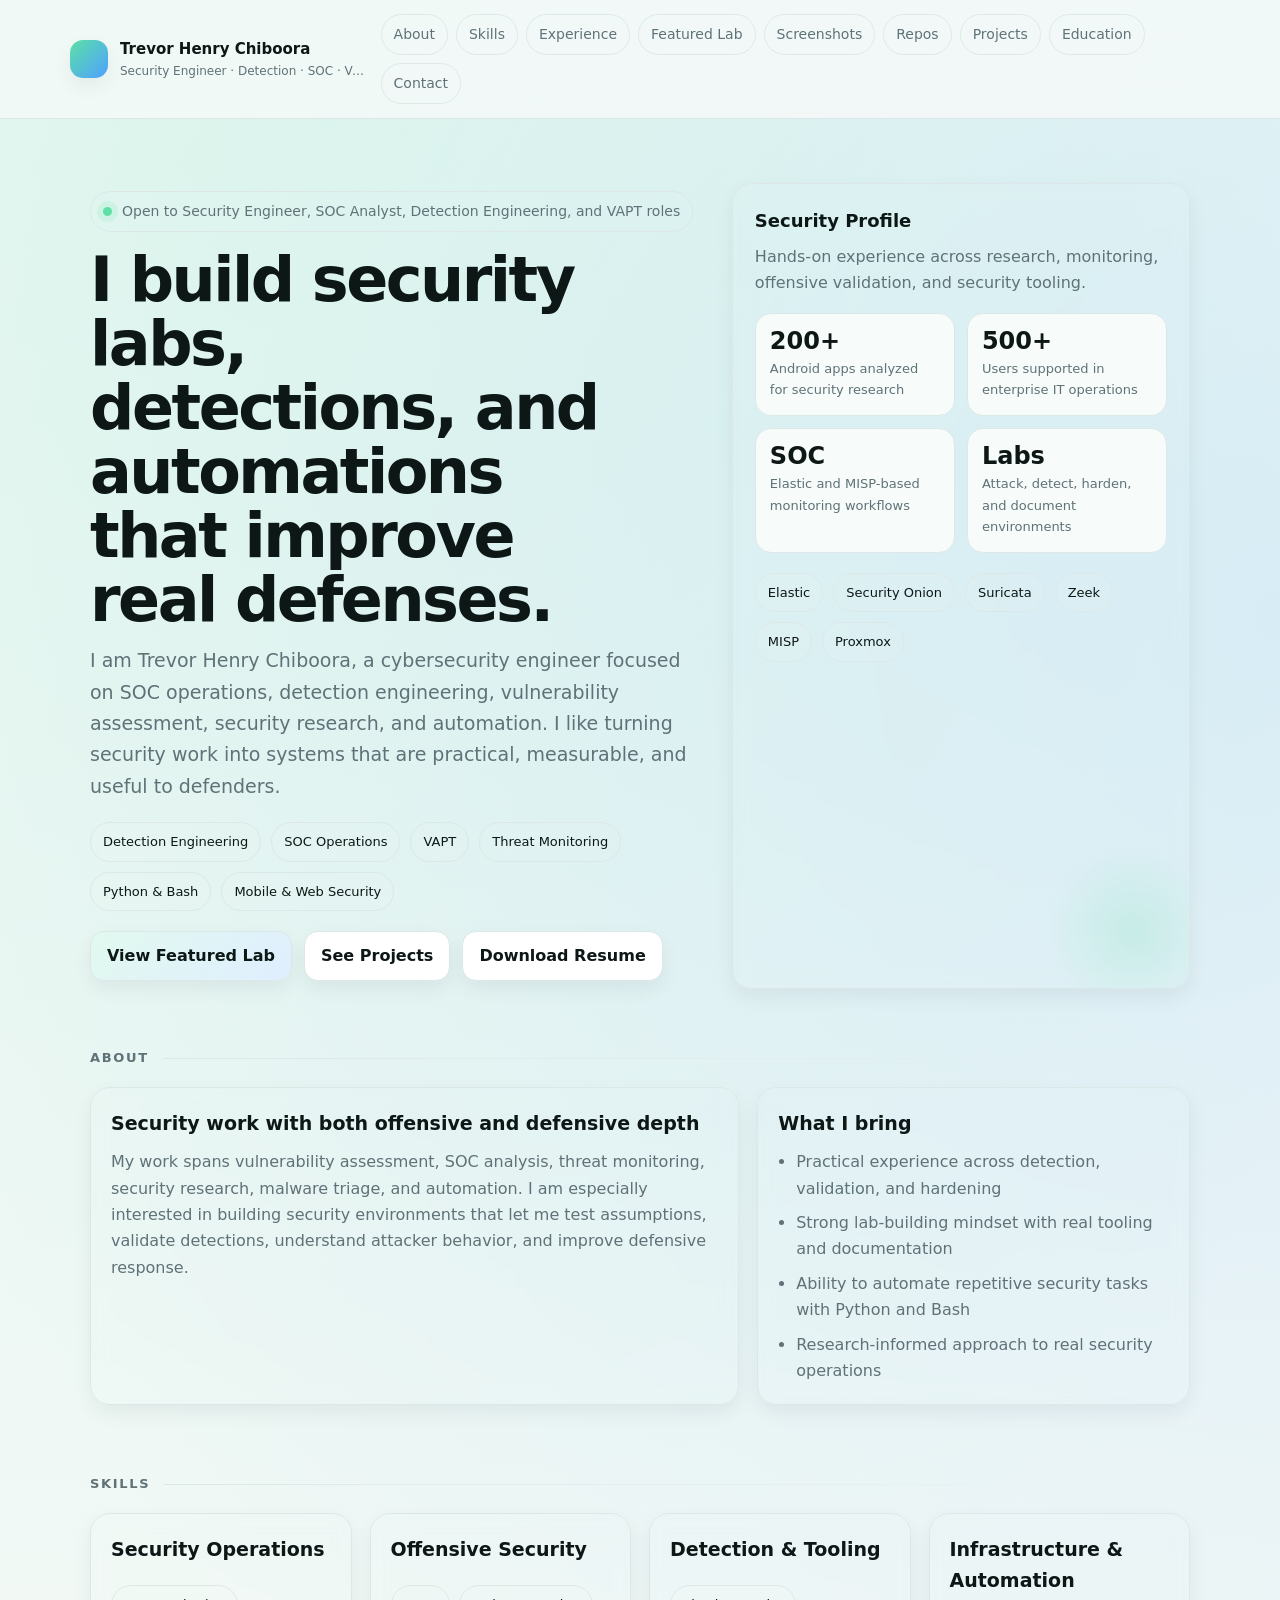
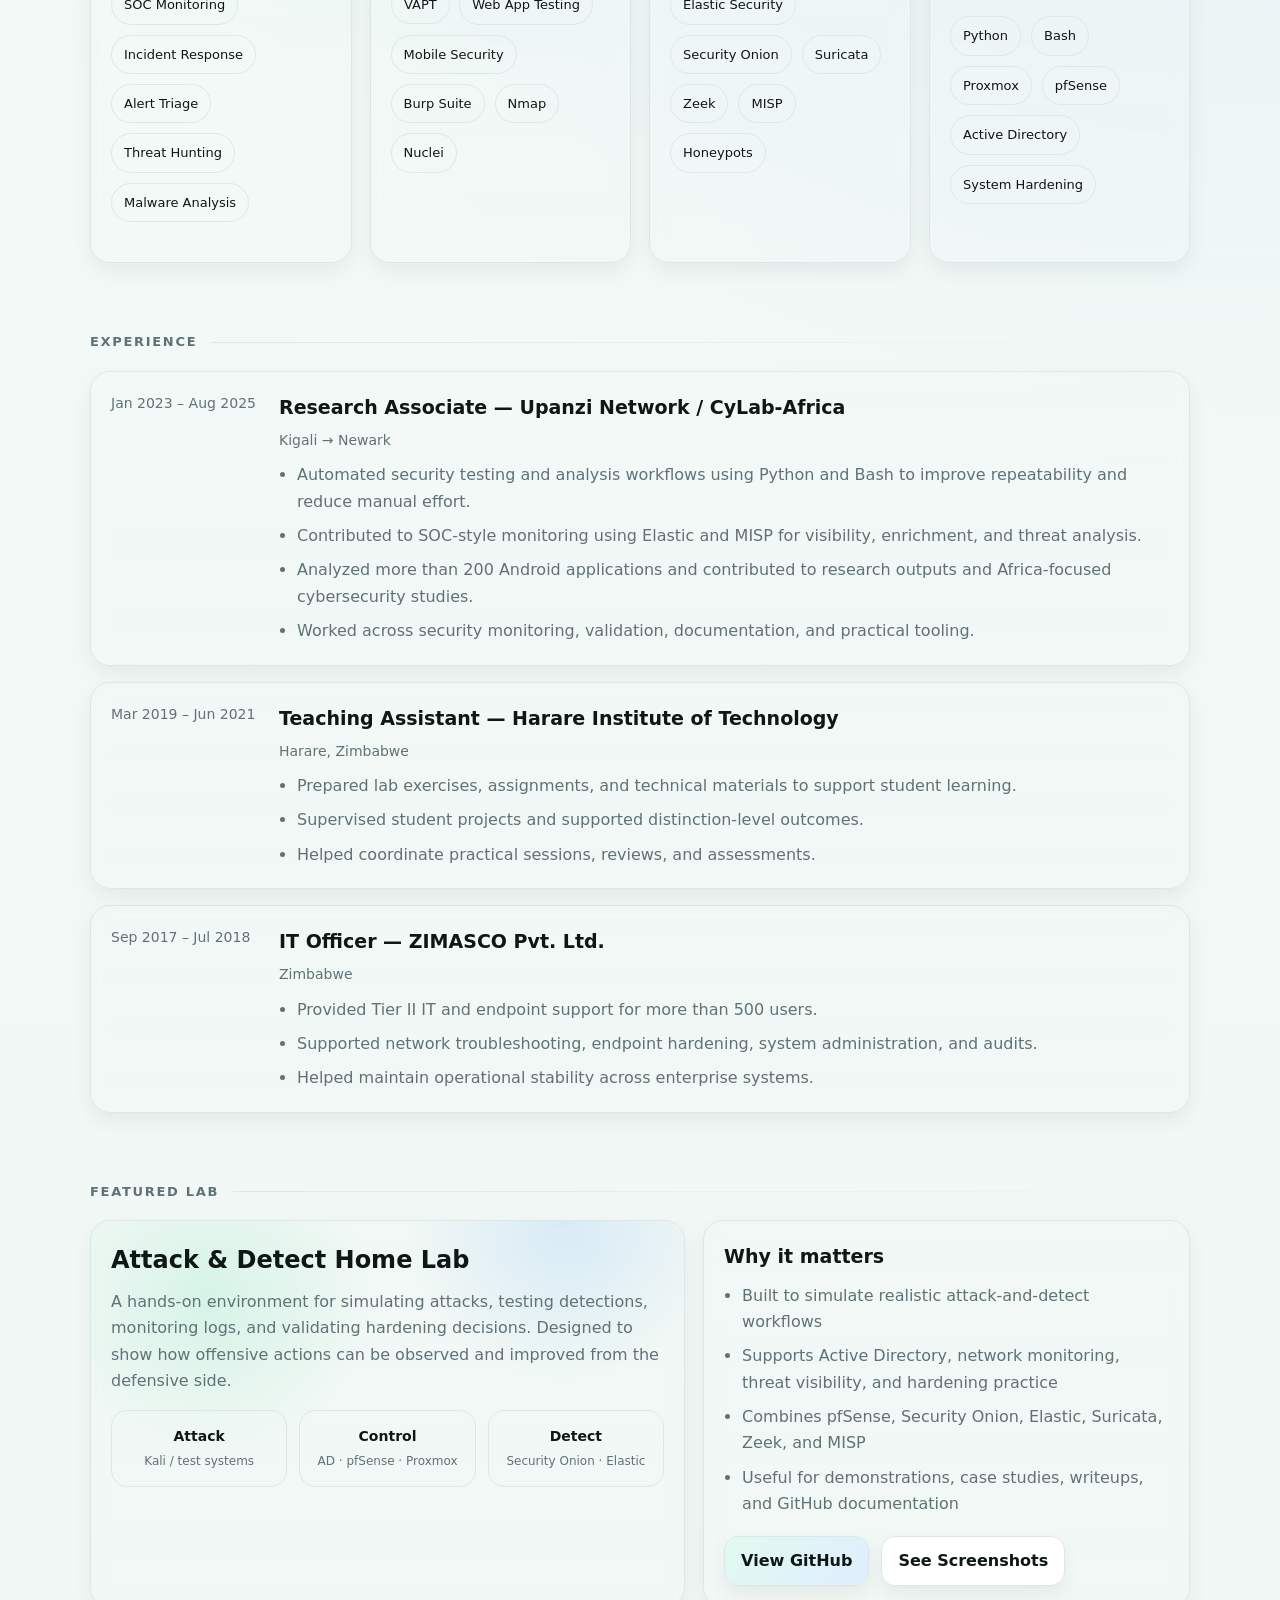
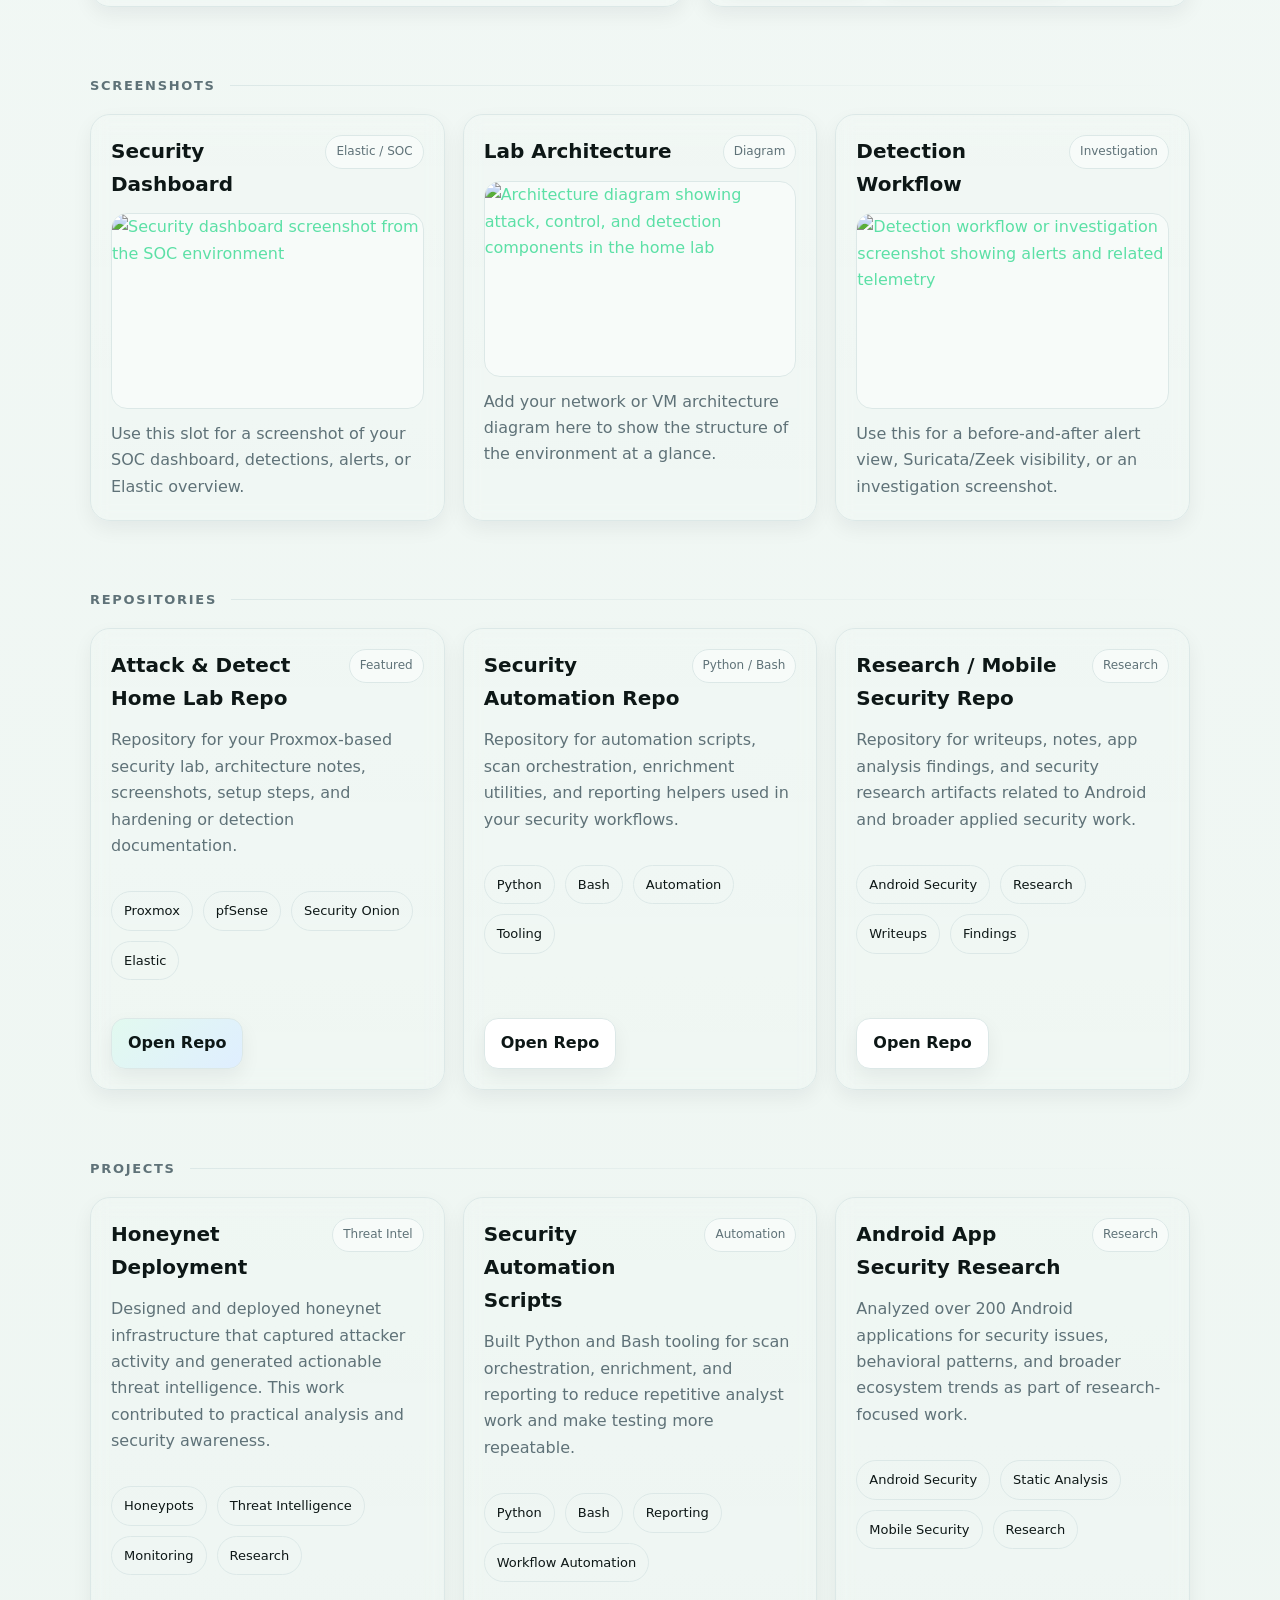
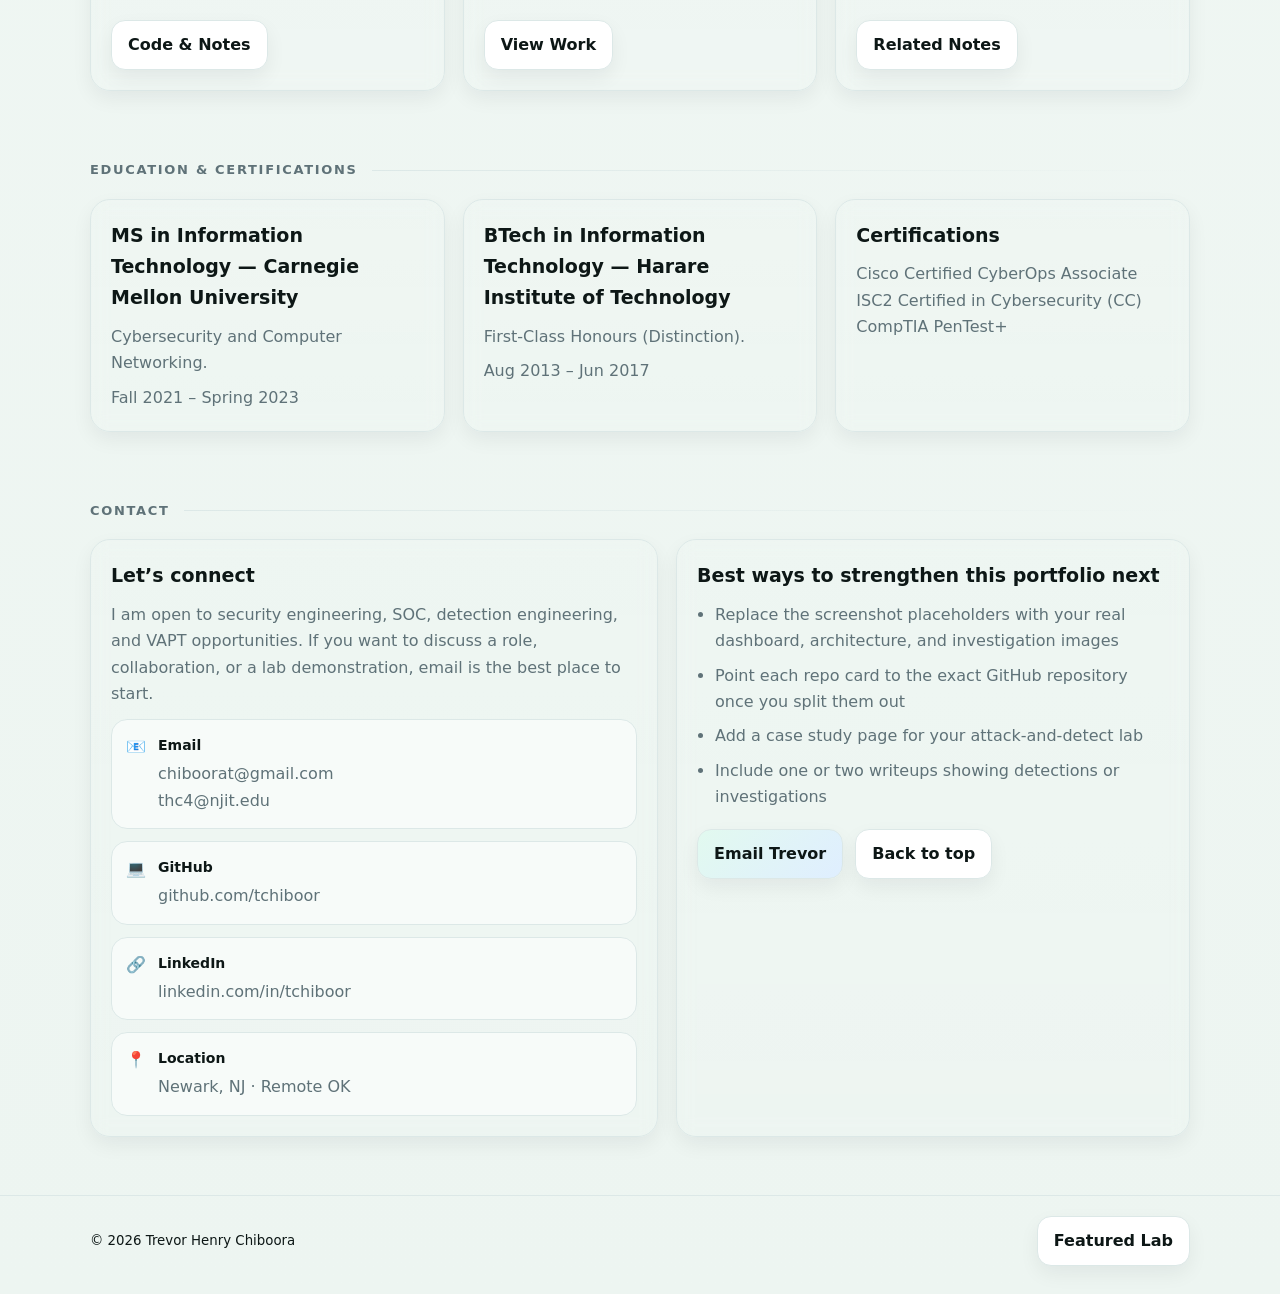
==== public/index.html @ 7881b4e1 "Update 1.01" ====
<!doctype html>
<html lang="en">
<head>
  <meta charset="utf-8" />
  <meta name="viewport" content="width=device-width, initial-scale=1" />
  <title>Trevor Henry Chiboora — Security Engineer</title>
  <meta name="description" content="Trevor Henry Chiboora is a Security Engineer focused on detection engineering, SOC operations, VAPT, security automation, and practical cyber defense." />
  <meta name="theme-color" content="#081018" />
  <link rel="icon" href="data:image/svg+xml,<svg xmlns='http://www.w3.org/2000/svg' viewBox='0 0 100 100'><text y='0.9em' font-size='90'>🛡️</text></svg>">

  <style>
    :root{
      --bg:#081018;
      --bg-soft:#0d1722;
      --surface:#0f1b28;
      --surface-2:#122131;
      --text:#edf7f3;
      --muted:#9cb0b9;
      --line:#1d3142;
      --brand:#5ce0a6;
      --brand-2:#4ea1ff;
      --accent:#8dffcf;
      --shadow:0 18px 48px rgba(0,0,0,.34);
      --shadow-soft:0 10px 28px rgba(0,0,0,.22);
      --radius:20px;
      --radius-sm:14px;
      --max:1140px;
    }

    @media (prefers-color-scheme: light){
      :root{
        --bg:#f5faf8;
        --bg-soft:#edf5f1;
        --surface:#ffffff;
        --surface-2:#f7fbf9;
        --text:#0d1716;
        --muted:#5f7278;
        --line:#dce8e7;
        --shadow:0 18px 40px rgba(10,20,30,.08);
        --shadow-soft:0 8px 20px rgba(10,20,30,.06);
      }
    }

    *{box-sizing:border-box}
    html{scroll-behavior:smooth}
    body{
      margin:0;
      color:var(--text);
      background:
        radial-gradient(circle at 15% 0%, rgba(92,224,166,.14), transparent 28%),
        radial-gradient(circle at 100% 10%, rgba(78,161,255,.14), transparent 26%),
        linear-gradient(180deg, var(--bg) 0%, var(--bg-soft) 100%);
      font:16px/1.65 Inter, ui-sans-serif, system-ui, -apple-system, Segoe UI, Roboto, Helvetica, Arial, sans-serif;
    }

    a{color:var(--brand);text-decoration:none}
    a:hover,a:focus-visible{text-decoration:underline}
    img{max-width:100%;display:block}
    button{font:inherit}
    .container{max-width:var(--max);margin:0 auto;padding:0 20px}
    .muted{color:var(--muted)}
    .section{padding:34px 0}
    .panel{
      background:linear-gradient(180deg, rgba(255,255,255,.03), rgba(255,255,255,.015));
      border:1px solid var(--line);
      border-radius:var(--radius);
      box-shadow:var(--shadow-soft);
      backdrop-filter:blur(8px);
    }
    .grid{display:grid;gap:18px}

    .skip{
      position:absolute;left:-9999px;top:auto;
    }
    .skip:focus{
      left:16px;top:16px;z-index:200;padding:10px 14px;border-radius:12px;
      background:var(--surface);border:1px solid var(--line);
    }

    header{
      position:sticky;top:0;z-index:100;
      backdrop-filter:blur(14px);
      background:color-mix(in srgb, var(--bg) 84%, transparent);
      border-bottom:1px solid var(--line);
    }
    .nav{
      display:flex;align-items:center;justify-content:space-between;gap:14px;padding:14px 0;position:relative;
    }
    .brand{display:flex;gap:12px;align-items:center;min-width:0}
    .logo{
      width:38px;height:38px;border-radius:13px;
      background:linear-gradient(135deg, var(--brand), var(--brand-2));
      box-shadow:var(--shadow-soft);
      flex:0 0 auto;
    }
    .brand-text{min-width:0}
    .brand-text strong{display:block;font-size:15px}
    .brand-text span{display:block;font-size:12px;color:var(--muted);white-space:nowrap;overflow:hidden;text-overflow:ellipsis}
    .nav-links{display:flex;gap:8px;flex-wrap:wrap}
    .chip{
      padding:8px 12px;border:1px solid var(--line);border-radius:999px;background:rgba(255,255,255,.02);
      color:var(--muted);font-size:14px;transition:.2s ease;
    }
    .chip:hover,.chip:focus-visible{color:var(--text);border-color:color-mix(in srgb, var(--brand) 35%, var(--line));text-decoration:none;transform:translateY(-1px)}
    .menu{
      display:none;padding:9px 12px;border-radius:12px;border:1px solid var(--line);background:var(--surface);color:var(--text);
    }

    @media (max-width:860px){
      .menu{display:inline-flex}
      .nav-links{
        display:none;position:absolute;left:0;right:0;top:62px;flex-direction:column;background:var(--surface);
        border:1px solid var(--line);border-radius:18px;padding:12px;box-shadow:var(--shadow);
      }
      #topnav[aria-expanded="true"] .nav-links{display:flex}
      .nav-links a{text-align:center}
    }

    .hero{
      padding:64px 0 24px;
      display:grid;grid-template-columns:1.15fr .85fr;gap:22px;align-items:stretch;
    }
    .hero-copy{padding:8px 0}
    .eyebrow{
      display:inline-flex;align-items:center;gap:10px;padding:8px 12px;border-radius:999px;border:1px solid var(--line);
      color:var(--muted);background:rgba(255,255,255,.03);font-size:14px;margin-bottom:16px;
    }
    .eyebrow-dot{
      width:9px;height:9px;border-radius:50%;background:var(--brand);box-shadow:0 0 0 6px rgba(92,224,166,.14);
    }
    .hero h1{
      margin:0 0 14px;font-size:clamp(34px, 6vw, 62px);line-height:1.03;letter-spacing:-.04em;max-width:12ch;
    }
    .hero p.lead{
      margin:0 0 18px;color:var(--muted);font-size:clamp(16px, 2.2vw, 19px);max-width:62ch;
    }
    .hero-tags,.stat-tags{display:flex;flex-wrap:wrap;gap:10px;margin:20px 0}
    .tag{
      border:1px solid var(--line);background:rgba(255,255,255,.03);border-radius:999px;padding:8px 12px;font-size:13px;color:var(--text);
    }
    .cta{display:flex;flex-wrap:wrap;gap:12px;margin-top:10px}
    .btn{
      display:inline-flex;align-items:center;justify-content:center;gap:8px;
      min-height:46px;padding:11px 16px;border-radius:14px;border:1px solid var(--line);
      background:var(--surface);color:var(--text);font-weight:600;box-shadow:var(--shadow-soft);transition:.2s ease;
    }
    .btn:hover,.btn:focus-visible{transform:translateY(-1px);text-decoration:none;border-color:color-mix(in srgb, var(--brand) 42%, var(--line))}
    .btn.primary{
      background:linear-gradient(135deg, color-mix(in srgb, var(--brand) 18%, var(--surface)), color-mix(in srgb, var(--brand-2) 18%, var(--surface)));
    }

    .hero-card{padding:22px;position:relative;overflow:hidden}
    .hero-card::after{
      content:"";position:absolute;right:-34px;bottom:-34px;width:180px;height:180px;border-radius:50%;
      background:radial-gradient(circle, rgba(92,224,166,.18), transparent 68%);
      pointer-events:none;
    }
    .hero-card h2{margin:0 0 8px;font-size:18px}
    .hero-card p{margin:0;color:var(--muted)}
    .stats{display:grid;grid-template-columns:repeat(2,1fr);gap:12px;margin-top:16px}
    .stat{
      background:var(--surface-2);border:1px solid var(--line);border-radius:16px;padding:14px;
    }
    .stat strong{display:block;font-size:24px;line-height:1.1;margin-bottom:4px}
    .stat span{display:block;color:var(--muted);font-size:13px}

    @media (max-width:940px){
      .hero{grid-template-columns:1fr}
      .hero h1{max-width:none}
    }

    .section-head{display:flex;align-items:center;gap:14px;margin:0 0 18px}
    .section-head h2{margin:0;font-size:13px;letter-spacing:.13em;text-transform:uppercase;color:var(--muted)}
    .section-head .line{height:1px;flex:1;background:linear-gradient(90deg, var(--line), transparent)}

    .about-grid{display:grid;grid-template-columns:1.2fr .8fr;gap:18px}
    .card{padding:20px}
    .card h3{margin:0 0 10px;font-size:19px}
    .card p{margin:0;color:var(--muted)}
    .checklist{margin:0;padding-left:18px;color:var(--muted)}
    .checklist li+li{margin-top:8px}
    @media (max-width:880px){.about-grid{grid-template-columns:1fr}}

    .skill-cards{grid-template-columns:repeat(auto-fit,minmax(240px,1fr))}

    .timeline{display:grid;gap:16px}
    .timeline-item{display:grid;grid-template-columns:150px 1fr;gap:18px;padding:20px}
    .timeline-date{font-size:14px;color:var(--muted);white-space:nowrap}
    .timeline-item h3{margin:0 0 6px;font-size:19px}
    .timeline-item .role-meta{color:var(--muted);font-size:14px;margin-bottom:10px}
    .timeline-item ul{margin:0;padding-left:18px;color:var(--muted)}
    .timeline-item li+li{margin-top:8px}
    @media (max-width:760px){.timeline-item{grid-template-columns:1fr}.timeline-date{white-space:normal}}

    .project-grid{grid-template-columns:repeat(auto-fit,minmax(280px,1fr))}
    .project{padding:20px;display:flex;flex-direction:column;gap:12px;min-height:100%}
    .project-top{display:flex;justify-content:space-between;gap:12px;align-items:flex-start}
    .project h3{margin:0;font-size:20px}
    .pill{padding:6px 10px;border-radius:999px;border:1px solid var(--line);font-size:12px;color:var(--muted);background:var(--surface-2);white-space:nowrap}
    .project p{margin:0;color:var(--muted)}
    .project .links{display:flex;flex-wrap:wrap;gap:10px;margin-top:auto;padding-top:6px}

    .feature{
      display:grid;grid-template-columns:1.1fr .9fr;gap:18px;
    }
    .feature .visual{
      min-height:320px;padding:20px;position:relative;overflow:hidden;
      background:
        radial-gradient(circle at 20% 20%, rgba(92,224,166,.18), transparent 28%),
        radial-gradient(circle at 80% 0%, rgba(78,161,255,.16), transparent 26%),
        linear-gradient(180deg, rgba(255,255,255,.03), rgba(255,255,255,.015));
    }
    .mini-arch{display:grid;grid-template-columns:repeat(3,1fr);gap:12px;margin-top:16px}
    .node{padding:14px;border-radius:16px;border:1px solid var(--line);background:rgba(255,255,255,.04);text-align:center}
    .node strong{display:block;font-size:14px}
    .node span{display:block;font-size:12px;color:var(--muted);margin-top:4px}
    @media (max-width:900px){.feature{grid-template-columns:1fr}}

    .simple-grid{grid-template-columns:repeat(auto-fit,minmax(240px,1fr))}

    .contact{display:grid;grid-template-columns:1.05fr .95fr;gap:18px}
    .contact-list{display:grid;gap:12px;margin-top:12px}
    .contact-item{display:flex;gap:12px;padding:14px;border-radius:16px;border:1px solid var(--line);background:var(--surface-2)}
    .contact-item strong{display:block;font-size:14px;margin-bottom:4px}
    .contact-item span,.contact-item a{color:var(--muted);word-break:break-word}
    @media (max-width:900px){.contact{grid-template-columns:1fr}}

    footer{border-top:1px solid var(--line);padding:20px 0 28px;margin-top:24px}
    .footer-row{display:flex;justify-content:space-between;gap:12px;align-items:center;flex-wrap:wrap}

    .reveal{opacity:0;transform:translateY(16px);transition:opacity .55s ease, transform .55s ease}
    .reveal.show{opacity:1;transform:none}
    @media (prefers-reduced-motion: reduce){
      html{scroll-behavior:auto}
      .reveal,.reveal.show{opacity:1;transform:none;transition:none}
    }
  </style>
</head>
<body>
  <a href="#main" class="skip">Skip to content</a>

  <header id="top">
    <div class="container nav" id="topnav" aria-expanded="false">
      <div class="brand">
        <div class="logo" aria-hidden="true"></div>
        <div class="brand-text">
          <strong>Trevor Henry Chiboora</strong>
          <span>Security Engineer · Detection · SOC · VAPT</span>
        </div>
      </div>

      <nav class="nav-links" aria-label="Primary navigation">
        <a class="chip" href="#about">About</a>
        <a class="chip" href="#skills">Skills</a>
        <a class="chip" href="#experience">Experience</a>
        <a class="chip" href="#featured">Featured Lab</a>
        <a class="chip" href="#screenshots">Screenshots</a>
        <a class="chip" href="#repos">Repos</a>
        <a class="chip" href="#projects">Projects</a>
        <a class="chip" href="#education">Education</a>
        <a class="chip" href="#contact">Contact</a>
      </nav>

      <button class="menu" id="menubtn" aria-controls="topnav" aria-expanded="false">Menu</button>
    </div>
  </header>

  <main id="main" class="container">
    <section class="hero">
      <div class="hero-copy reveal">
        <div class="eyebrow">
          <span class="eyebrow-dot" aria-hidden="true"></span>
          Open to Security Engineer, SOC Analyst, Detection Engineering, and VAPT roles
        </div>
        <h1>I build security labs, detections, and automations that improve real defenses.</h1>
        <p class="lead">
          I am Trevor Henry Chiboora, a cybersecurity engineer focused on SOC operations, detection engineering,
          vulnerability assessment, security research, and automation. I like turning security work into systems that are practical,
          measurable, and useful to defenders.
        </p>
        <div class="hero-tags" aria-label="Core specialties">
          <span class="tag">Detection Engineering</span>
          <span class="tag">SOC Operations</span>
          <span class="tag">VAPT</span>
          <span class="tag">Threat Monitoring</span>
          <span class="tag">Python & Bash</span>
          <span class="tag">Mobile & Web Security</span>
        </div>
        <div class="cta">
          <a class="btn primary" href="#featured">View Featured Lab</a>
          <a class="btn" href="#projects">See Projects</a>
          <a class="btn" href="assets/Trevor_H_Chiboora_Resume.pdf" download>Download Resume</a>
        </div>
      </div>

      <aside class="panel hero-card reveal" aria-label="Highlights">
        <h2>Security Profile</h2>
        <p>Hands-on experience across research, monitoring, offensive validation, and security tooling.</p>

        <div class="stats">
          <div class="stat">
            <strong>200+</strong>
            <span>Android apps analyzed for security research</span>
          </div>
          <div class="stat">
            <strong>500+</strong>
            <span>Users supported in enterprise IT operations</span>
          </div>
          <div class="stat">
            <strong>SOC</strong>
            <span>Elastic and MISP-based monitoring workflows</span>
          </div>
          <div class="stat">
            <strong>Labs</strong>
            <span>Attack, detect, harden, and document environments</span>
          </div>
        </div>

        <div class="stat-tags">
          <span class="tag">Elastic</span>
          <span class="tag">Security Onion</span>
          <span class="tag">Suricata</span>
          <span class="tag">Zeek</span>
          <span class="tag">MISP</span>
          <span class="tag">Proxmox</span>
        </div>
      </aside>
    </section>

    <section id="about" class="section reveal">
      <div class="section-head">
        <h2>About</h2><div class="line"></div>
      </div>
      <div class="about-grid">
        <article class="panel card">
          <h3>Security work with both offensive and defensive depth</h3>
          <p>
            My work spans vulnerability assessment, SOC analysis, threat monitoring, security research,
            malware triage, and automation. I am especially interested in building security environments that let me
            test assumptions, validate detections, understand attacker behavior, and improve defensive response.
          </p>
        </article>
        <aside class="panel card">
          <h3>What I bring</h3>
          <ul class="checklist">
            <li>Practical experience across detection, validation, and hardening</li>
            <li>Strong lab-building mindset with real tooling and documentation</li>
            <li>Ability to automate repetitive security tasks with Python and Bash</li>
            <li>Research-informed approach to real security operations</li>
          </ul>
        </aside>
      </div>
    </section>

    <section id="skills" class="section reveal">
      <div class="section-head">
        <h2>Skills</h2><div class="line"></div>
      </div>
      <div class="grid skill-cards">
        <article class="panel card">
          <h3>Security Operations</h3>
          <div class="hero-tags">
            <span class="tag">SOC Monitoring</span>
            <span class="tag">Incident Response</span>
            <span class="tag">Alert Triage</span>
            <span class="tag">Threat Hunting</span>
            <span class="tag">Malware Analysis</span>
          </div>
        </article>
        <article class="panel card">
          <h3>Offensive Security</h3>
          <div class="hero-tags">
            <span class="tag">VAPT</span>
            <span class="tag">Web App Testing</span>
            <span class="tag">Mobile Security</span>
            <span class="tag">Burp Suite</span>
            <span class="tag">Nmap</span>
            <span class="tag">Nuclei</span>
          </div>
        </article>
        <article class="panel card">
          <h3>Detection & Tooling</h3>
          <div class="hero-tags">
            <span class="tag">Elastic Security</span>
            <span class="tag">Security Onion</span>
            <span class="tag">Suricata</span>
            <span class="tag">Zeek</span>
            <span class="tag">MISP</span>
            <span class="tag">Honeypots</span>
          </div>
        </article>
        <article class="panel card">
          <h3>Infrastructure & Automation</h3>
          <div class="hero-tags">
            <span class="tag">Python</span>
            <span class="tag">Bash</span>
            <span class="tag">Proxmox</span>
            <span class="tag">pfSense</span>
            <span class="tag">Active Directory</span>
            <span class="tag">System Hardening</span>
          </div>
        </article>
      </div>
    </section>

    <section id="experience" class="section reveal">
      <div class="section-head">
        <h2>Experience</h2><div class="line"></div>
      </div>
      <div class="timeline">
        <article class="panel timeline-item">
          <div class="timeline-date">Jan 2023 – Aug 2025</div>
          <div>
            <h3>Research Associate — Upanzi Network / CyLab-Africa</h3>
            <div class="role-meta">Kigali → Newark</div>
            <ul>
              <li>Automated security testing and analysis workflows using Python and Bash to improve repeatability and reduce manual effort.</li>
              <li>Contributed to SOC-style monitoring using Elastic and MISP for visibility, enrichment, and threat analysis.</li>
              <li>Analyzed more than 200 Android applications and contributed to research outputs and Africa-focused cybersecurity studies.</li>
              <li>Worked across security monitoring, validation, documentation, and practical tooling.</li>
            </ul>
          </div>
        </article>

        <article class="panel timeline-item">
          <div class="timeline-date">Mar 2019 – Jun 2021</div>
          <div>
            <h3>Teaching Assistant — Harare Institute of Technology</h3>
            <div class="role-meta">Harare, Zimbabwe</div>
            <ul>
              <li>Prepared lab exercises, assignments, and technical materials to support student learning.</li>
              <li>Supervised student projects and supported distinction-level outcomes.</li>
              <li>Helped coordinate practical sessions, reviews, and assessments.</li>
            </ul>
          </div>
        </article>

        <article class="panel timeline-item">
          <div class="timeline-date">Sep 2017 – Jul 2018</div>
          <div>
            <h3>IT Officer — ZIMASCO Pvt. Ltd.</h3>
            <div class="role-meta">Zimbabwe</div>
            <ul>
              <li>Provided Tier II IT and endpoint support for more than 500 users.</li>
              <li>Supported network troubleshooting, endpoint hardening, system administration, and audits.</li>
              <li>Helped maintain operational stability across enterprise systems.</li>
            </ul>
          </div>
        </article>
      </div>
    </section>

    <section id="featured" class="section reveal">
      <div class="section-head">
        <h2>Featured Lab</h2><div class="line"></div>
      </div>
      <div class="feature">
        <article class="panel card visual">
          <h3 style="margin:0 0 8px;font-size:24px">Attack & Detect Home Lab</h3>
          <p class="muted" style="margin:0;max-width:60ch;">
            A hands-on environment for simulating attacks, testing detections, monitoring logs, and validating hardening decisions.
            Designed to show how offensive actions can be observed and improved from the defensive side.
          </p>

          <div class="mini-arch" aria-label="Lab architecture preview">
            <div class="node">
              <strong>Attack</strong>
              <span>Kali / test systems</span>
            </div>
            <div class="node">
              <strong>Control</strong>
              <span>AD · pfSense · Proxmox</span>
            </div>
            <div class="node">
              <strong>Detect</strong>
              <span>Security Onion · Elastic</span>
            </div>
          </div>
        </article>

        <aside class="panel card">
          <h3>Why it matters</h3>
          <ul class="checklist">
            <li>Built to simulate realistic attack-and-detect workflows</li>
            <li>Supports Active Directory, network monitoring, threat visibility, and hardening practice</li>
            <li>Combines pfSense, Security Onion, Elastic, Suricata, Zeek, and MISP</li>
            <li>Useful for demonstrations, case studies, writeups, and GitHub documentation</li>
          </ul>

          <div class="cta" style="margin-top:18px">
            <a class="btn primary" href="https://github.com/tchiboor" target="_blank" rel="noopener">View GitHub</a>
            <a class="btn" href="#screenshots">See Screenshots</a>
          </div>
        </aside>
      </div>
    </section>

    <section id="screenshots" class="section reveal">
      <div class="section-head">
        <h2>Screenshots</h2><div class="line"></div>
      </div>
      <div class="grid project-grid">
        <article class="panel project">
          <div class="project-top">
            <h3>Security Dashboard</h3>
            <span class="pill">Elastic / SOC</span>
          </div>
          <a href="assets/screenshots/security-dashboard.png" target="_blank" rel="noopener">
            <img src="assets/screenshots/security-dashboard.png" alt="Security dashboard screenshot from the SOC environment" style="border-radius:16px;border:1px solid var(--line);background:var(--surface-2);aspect-ratio:16/10;object-fit:cover;">
          </a>
          <p>Use this slot for a screenshot of your SOC dashboard, detections, alerts, or Elastic overview.</p>
        </article>

        <article class="panel project">
          <div class="project-top">
            <h3>Lab Architecture</h3>
            <span class="pill">Diagram</span>
          </div>
          <a href="assets/screenshots/lab-architecture.png" target="_blank" rel="noopener">
            <img src="assets/screenshots/lab-architecture.png" alt="Architecture diagram showing attack, control, and detection components in the home lab" style="border-radius:16px;border:1px solid var(--line);background:var(--surface-2);aspect-ratio:16/10;object-fit:cover;">
          </a>
          <p>Add your network or VM architecture diagram here to show the structure of the environment at a glance.</p>
        </article>

        <article class="panel project">
          <div class="project-top">
            <h3>Detection Workflow</h3>
            <span class="pill">Investigation</span>
          </div>
          <a href="assets/screenshots/detection-workflow.png" target="_blank" rel="noopener">
            <img src="assets/screenshots/detection-workflow.png" alt="Detection workflow or investigation screenshot showing alerts and related telemetry" style="border-radius:16px;border:1px solid var(--line);background:var(--surface-2);aspect-ratio:16/10;object-fit:cover;">
          </a>
          <p>Use this for a before-and-after alert view, Suricata/Zeek visibility, or an investigation screenshot.</p>
        </article>
      </div>
    </section>

    <section id="repos" class="section reveal">
      <div class="section-head">
        <h2>Repositories</h2><div class="line"></div>
      </div>
      <div class="grid project-grid">
        <article class="panel project">
          <div class="project-top">
            <h3>Attack & Detect Home Lab Repo</h3>
            <span class="pill">Featured</span>
          </div>
          <p>Repository for your Proxmox-based security lab, architecture notes, screenshots, setup steps, and hardening or detection documentation.</p>
          <div class="hero-tags">
            <span class="tag">Proxmox</span>
            <span class="tag">pfSense</span>
            <span class="tag">Security Onion</span>
            <span class="tag">Elastic</span>
          </div>
          <div class="links">
            <a class="btn primary" href="https://github.com/tchiboor" target="_blank" rel="noopener">Open Repo</a>
          </div>
        </article>

        <article class="panel project">
          <div class="project-top">
            <h3>Security Automation Repo</h3>
            <span class="pill">Python / Bash</span>
          </div>
          <p>Repository for automation scripts, scan orchestration, enrichment utilities, and reporting helpers used in your security workflows.</p>
          <div class="hero-tags">
            <span class="tag">Python</span>
            <span class="tag">Bash</span>
            <span class="tag">Automation</span>
            <span class="tag">Tooling</span>
          </div>
          <div class="links">
            <a class="btn" href="https://github.com/tchiboor" target="_blank" rel="noopener">Open Repo</a>
          </div>
        </article>

        <article class="panel project">
          <div class="project-top">
            <h3>Research / Mobile Security Repo</h3>
            <span class="pill">Research</span>
          </div>
          <p>Repository for writeups, notes, app analysis findings, and security research artifacts related to Android and broader applied security work.</p>
          <div class="hero-tags">
            <span class="tag">Android Security</span>
            <span class="tag">Research</span>
            <span class="tag">Writeups</span>
            <span class="tag">Findings</span>
          </div>
          <div class="links">
            <a class="btn" href="https://github.com/tchiboor" target="_blank" rel="noopener">Open Repo</a>
          </div>
        </article>
      </div>
    </section>

    <section id="projects" class="section reveal">
      <div class="section-head">
        <h2>Projects</h2><div class="line"></div>
      </div>
      <div class="grid project-grid">
        <article class="panel project">
          <div class="project-top">
            <h3>Honeynet Deployment</h3>
            <span class="pill">Threat Intel</span>
          </div>
          <p>
            Designed and deployed honeynet infrastructure that captured attacker activity and generated actionable threat intelligence.
            This work contributed to practical analysis and security awareness.
          </p>
          <div class="hero-tags">
            <span class="tag">Honeypots</span>
            <span class="tag">Threat Intelligence</span>
            <span class="tag">Monitoring</span>
            <span class="tag">Research</span>
          </div>
          <div class="links">
            <a class="btn" href="https://github.com/tchiboor" target="_blank" rel="noopener">Code & Notes</a>
          </div>
        </article>

        <article class="panel project">
          <div class="project-top">
            <h3>Security Automation Scripts</h3>
            <span class="pill">Automation</span>
          </div>
          <p>
            Built Python and Bash tooling for scan orchestration, enrichment, and reporting to reduce repetitive analyst work and make testing more repeatable.
          </p>
          <div class="hero-tags">
            <span class="tag">Python</span>
            <span class="tag">Bash</span>
            <span class="tag">Reporting</span>
            <span class="tag">Workflow Automation</span>
          </div>
          <div class="links">
            <a class="btn" href="https://github.com/tchiboor" target="_blank" rel="noopener">View Work</a>
          </div>
        </article>

        <article class="panel project">
          <div class="project-top">
            <h3>Android App Security Research</h3>
            <span class="pill">Research</span>
          </div>
          <p>
            Analyzed over 200 Android applications for security issues, behavioral patterns, and broader ecosystem trends as part of research-focused work.
          </p>
          <div class="hero-tags">
            <span class="tag">Android Security</span>
            <span class="tag">Static Analysis</span>
            <span class="tag">Mobile Security</span>
            <span class="tag">Research</span>
          </div>
          <div class="links">
            <a class="btn" href="https://github.com/tchiboor" target="_blank" rel="noopener">Related Notes</a>
          </div>
        </article>
      </div>
    </section>

    <section id="education" class="section reveal">
      <div class="section-head">
        <h2>Education & Certifications</h2><div class="line"></div>
      </div>
      <div class="grid simple-grid">
        <article class="panel card">
          <h3>MS in Information Technology — Carnegie Mellon University</h3>
          <p>Cybersecurity and Computer Networking.</p>
          <p class="muted" style="margin-top:8px">Fall 2021 – Spring 2023</p>
        </article>
        <article class="panel card">
          <h3>BTech in Information Technology — Harare Institute of Technology</h3>
          <p>First-Class Honours (Distinction).</p>
          <p class="muted" style="margin-top:8px">Aug 2013 – Jun 2017</p>
        </article>
        <article class="panel card">
          <h3>Certifications</h3>
          <p>Cisco Certified CyberOps Associate</p>
          <p>ISC2 Certified in Cybersecurity (CC)</p>
          <p>CompTIA PenTest+</p>
        </article>
      </div>
    </section>

    <section id="contact" class="section reveal">
      <div class="section-head">
        <h2>Contact</h2><div class="line"></div>
      </div>
      <div class="contact">
        <article class="panel card">
          <h3>Let’s connect</h3>
          <p>
            I am open to security engineering, SOC, detection engineering, and VAPT opportunities.
            If you want to discuss a role, collaboration, or a lab demonstration, email is the best place to start.
          </p>

          <div class="contact-list">
            <div class="contact-item">
              <div aria-hidden="true">📧</div>
              <div>
                <strong>Email</strong>
                <a href="mailto:chiboorat@gmail.com">chiboorat@gmail.com</a><br>
                <a href="mailto:thc4@njit.edu">thc4@njit.edu</a>
              </div>
            </div>

            <div class="contact-item">
              <div aria-hidden="true">💻</div>
              <div>
                <strong>GitHub</strong>
                <a href="https://github.com/tchiboor" target="_blank" rel="noopener">github.com/tchiboor</a>
              </div>
            </div>

            <div class="contact-item">
              <div aria-hidden="true">🔗</div>
              <div>
                <strong>LinkedIn</strong>
                <a href="https://www.linkedin.com/in/tchiboor/" target="_blank" rel="noopener">linkedin.com/in/tchiboor</a>
              </div>
            </div>

            <div class="contact-item">
              <div aria-hidden="true">📍</div>
              <div>
                <strong>Location</strong>
                <span>Newark, NJ · Remote OK</span>
              </div>
            </div>
          </div>
        </article>

        <aside class="panel card">
          <h3>Best ways to strengthen this portfolio next</h3>
          <ul class="checklist">
            <li>Replace the screenshot placeholders with your real dashboard, architecture, and investigation images</li>
            <li>Point each repo card to the exact GitHub repository once you split them out</li>
            <li>Add a case study page for your attack-and-detect lab</li>
            <li>Include one or two writeups showing detections or investigations</li>
          </ul>
          <div class="cta" style="margin-top:18px">
            <a class="btn primary" href="mailto:chiboorat@gmail.com">Email Trevor</a>
            <a class="btn" href="#top">Back to top</a>
          </div>
        </aside>
      </div>
    </section>
  </main>

  <footer>
    <div class="container footer-row">
      <small>© <span id="year"></span> Trevor Henry Chiboora</small>
      <div class="cta" style="margin:0">
        <a class="btn" href="#featured">Featured Lab</a>
      </div>
    </div>
  </footer>

  <script>
    const nav = document.getElementById('topnav');
    const btn = document.getElementById('menubtn');
    const navLinks = document.querySelectorAll('.nav-links a');

    btn?.addEventListener('click', () => {
      const expanded = nav.getAttribute('aria-expanded') === 'true';
      nav.setAttribute('aria-expanded', String(!expanded));
      btn.setAttribute('aria-expanded', String(!expanded));
    });

    navLinks.forEach(link => {
      link.addEventListener('click', () => {
        nav.setAttribute('aria-expanded', 'false');
        btn.setAttribute('aria-expanded', 'false');
      });
    });

    document.getElementById('year').textContent = new Date().getFullYear();

    const observer = new IntersectionObserver((entries) => {
      entries.forEach(entry => {
        if (entry.isIntersecting) {
          entry.target.classList.add('show');
          observer.unobserve(entry.target);
        }
      });
    }, { threshold: 0.12 });

    document.querySelectorAll('.reveal').forEach(el => observer.observe(el));
  </script>
</body>
</html>
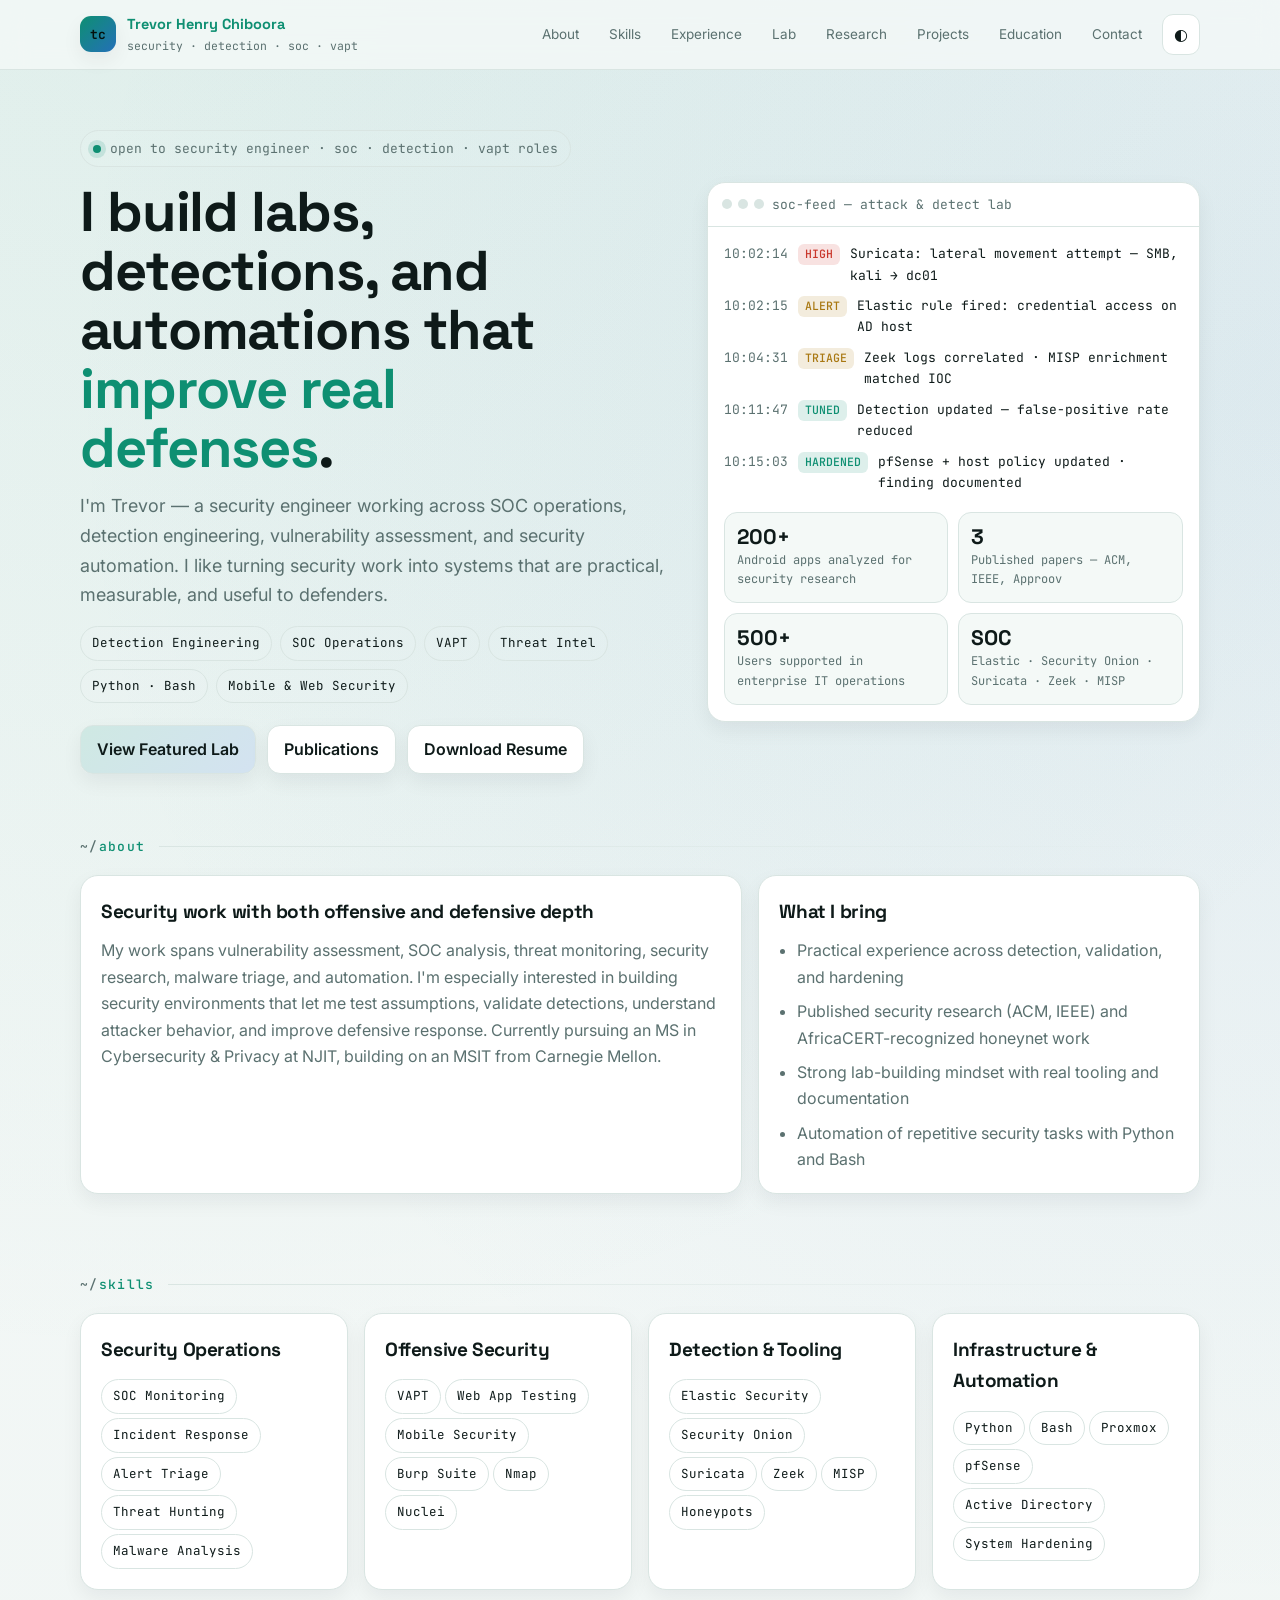
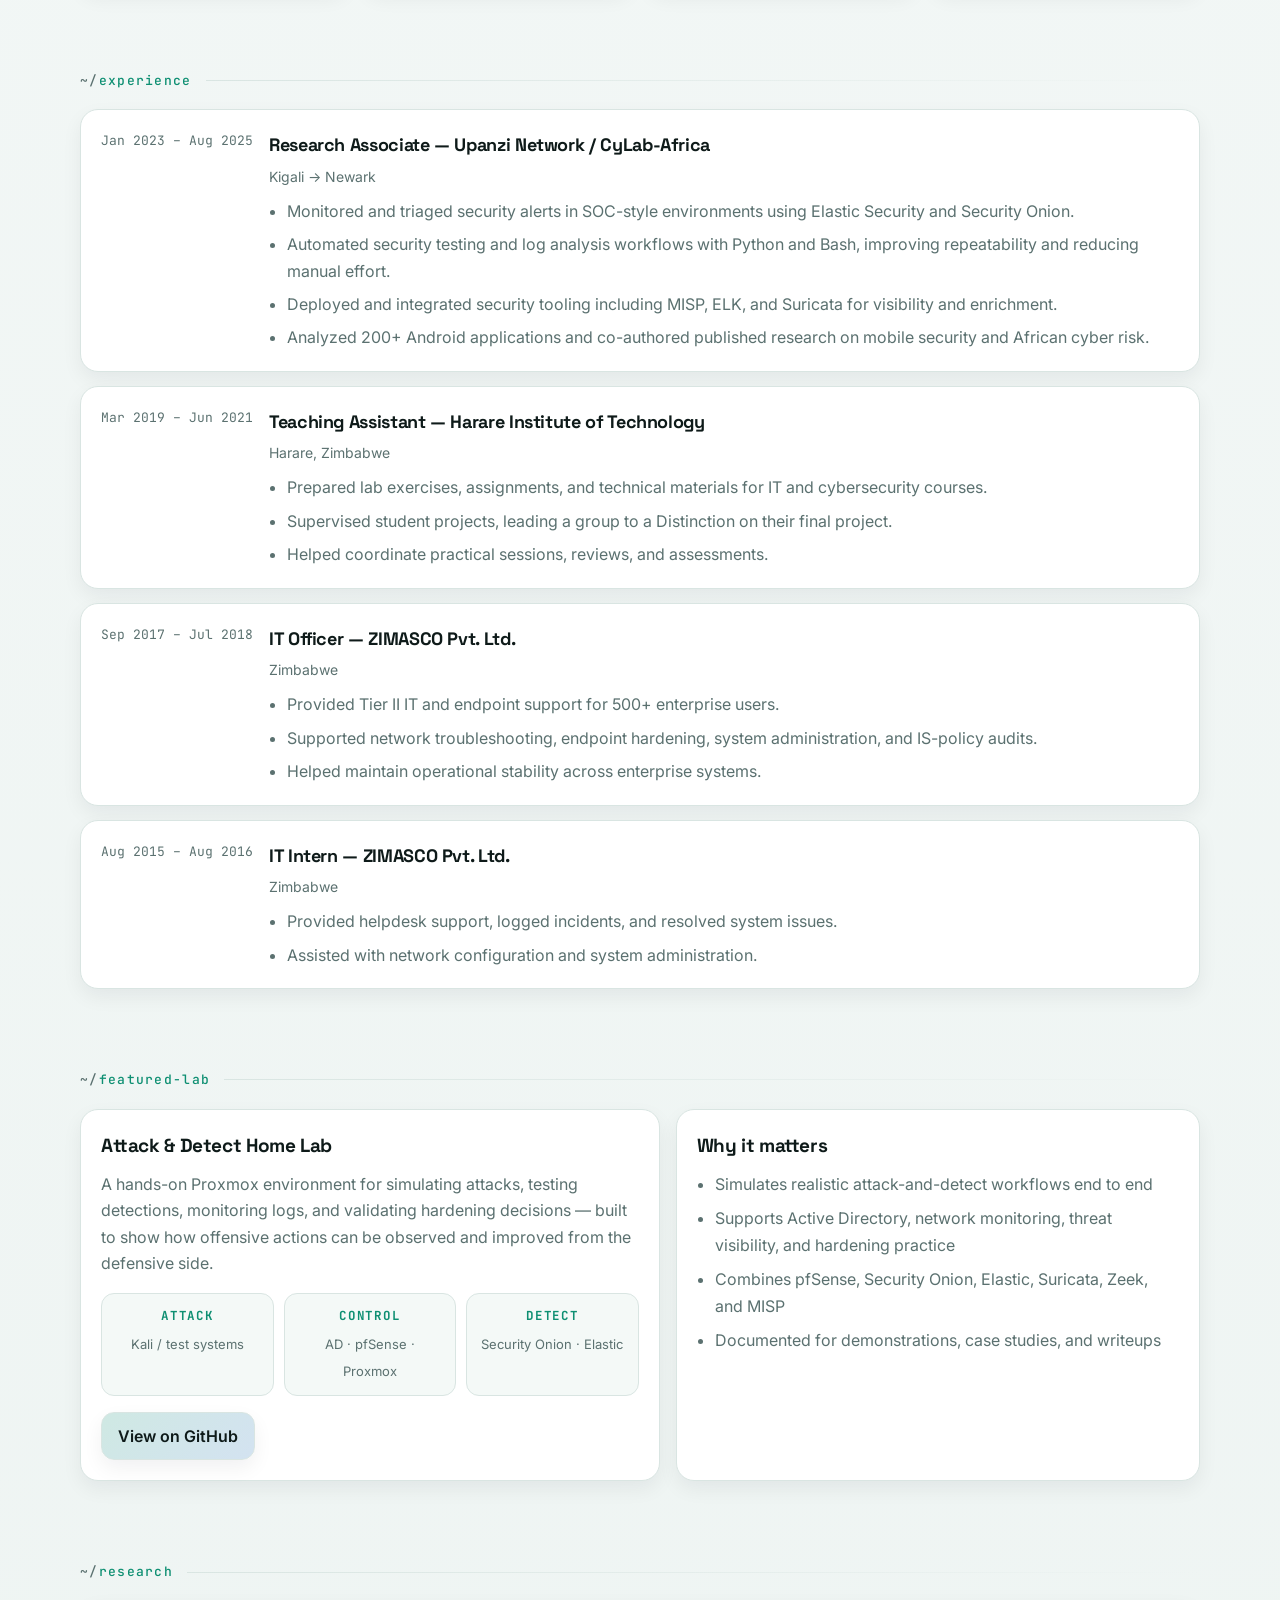
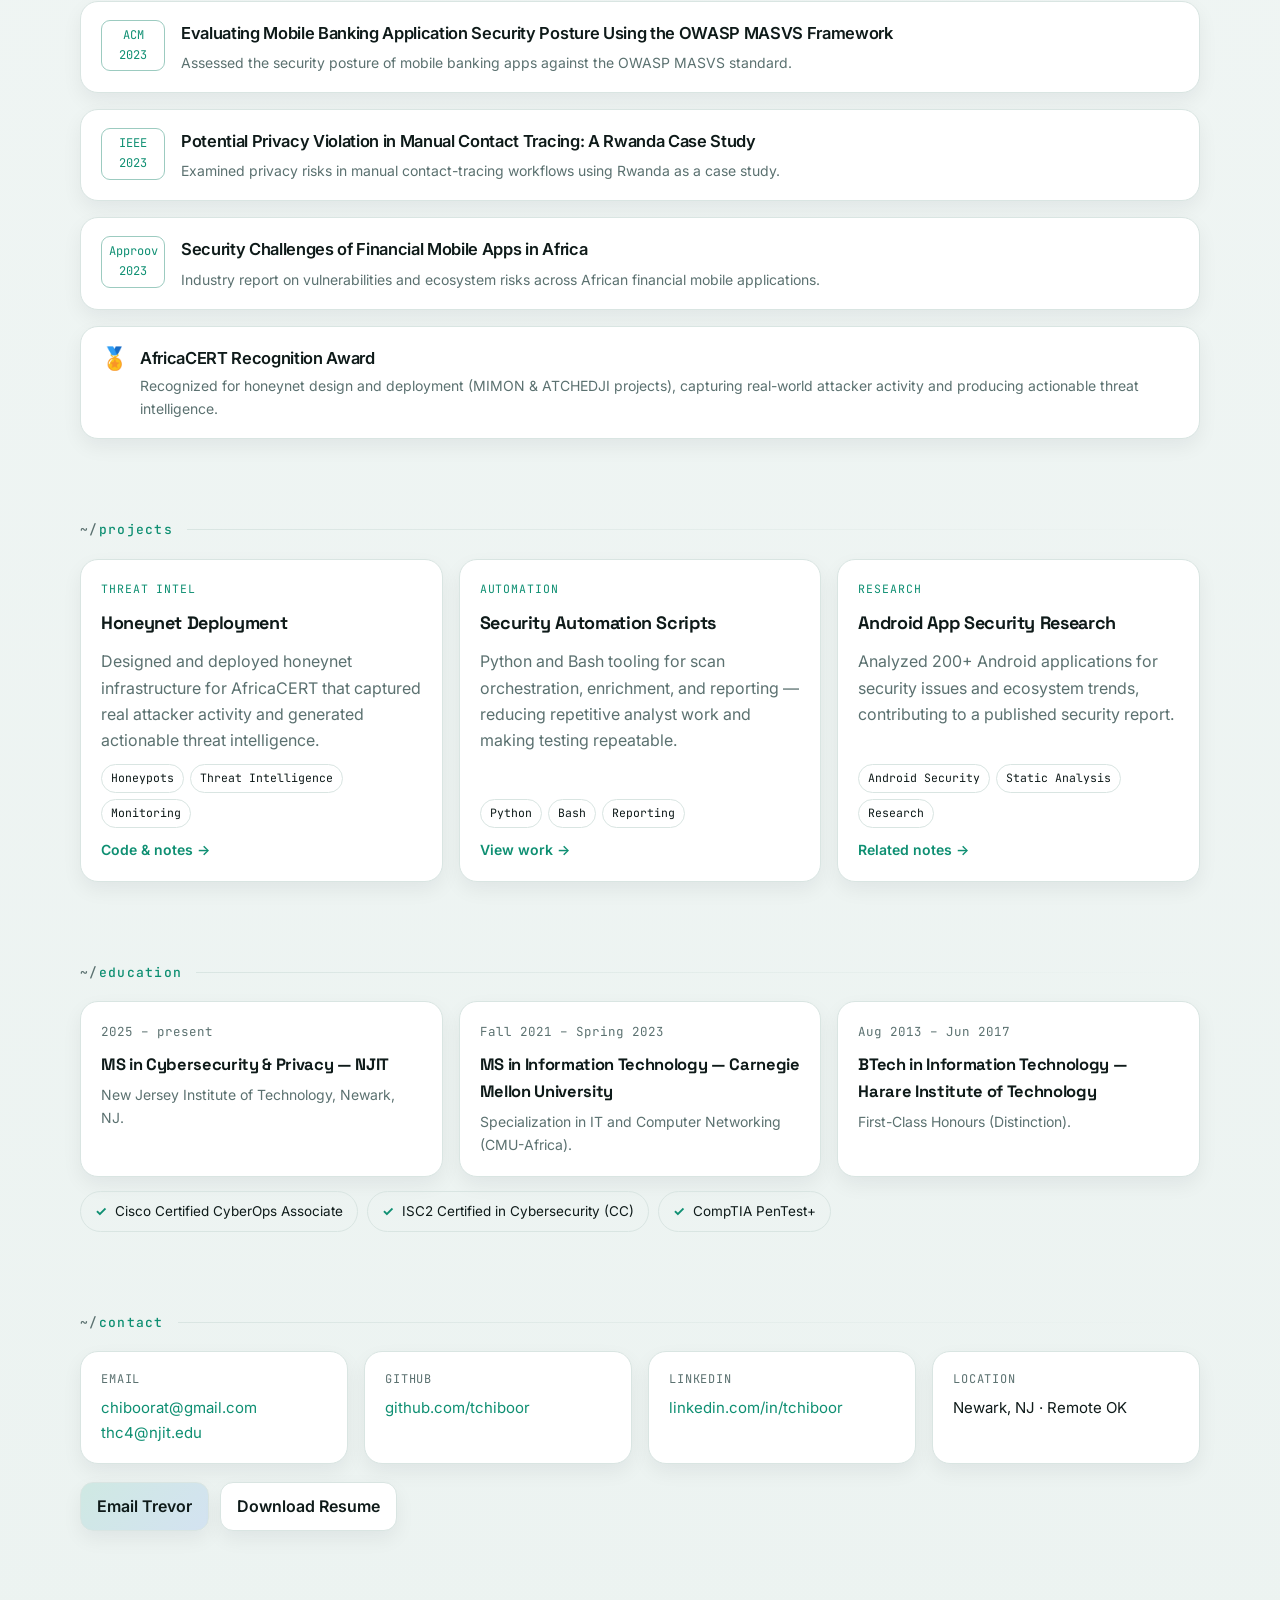
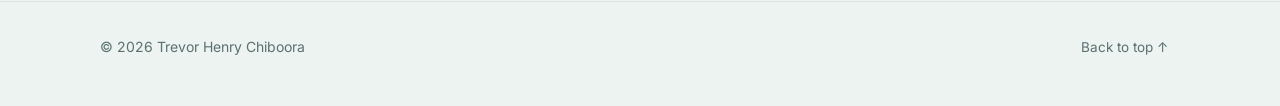
==== commit fecacaab: "Redesign portfolio: add NJIT, publications, awards; new UI; fixed resume" ====
--- a/public/index.html
+++ b/public/index.html
@@ -1,44 +1,82 @@
 <!doctype html>
-<html lang="en">
+<html lang="en" data-theme="dark">
 <head>
   <meta charset="utf-8" />
   <meta name="viewport" content="width=device-width, initial-scale=1" />
   <title>Trevor Henry Chiboora — Security Engineer</title>
-  <meta name="description" content="Trevor Henry Chiboora is a Security Engineer focused on detection engineering, SOC operations, VAPT, security automation, and practical cyber defense." />
-  <meta name="theme-color" content="#081018" />
+  <meta name="description" content="Trevor Henry Chiboora is a security engineer focused on detection engineering, SOC operations, VAPT, and security automation. Published researcher, AfricaCERT-recognized honeynet builder." />
+  <meta name="theme-color" content="#0a1216" />
+
+  <!-- Open Graph / social preview -->
+  <meta property="og:type" content="website" />
+  <meta property="og:title" content="Trevor Henry Chiboora — Security Engineer" />
+  <meta property="og:description" content="Detection engineering, SOC operations, VAPT, and security automation. Published researcher and lab builder." />
+  <meta name="twitter:card" content="summary" />
+
   <link rel="icon" href="data:image/svg+xml,<svg xmlns='http://www.w3.org/2000/svg' viewBox='0 0 100 100'><text y='0.9em' font-size='90'>🛡️</text></svg>">
+
+  <link rel="preconnect" href="https://fonts.googleapis.com">
+  <link rel="preconnect" href="https://fonts.gstatic.com" crossorigin>
+  <link href="https://fonts.googleapis.com/css2?family=Space+Grotesk:wght@500;600;700&family=Inter:wght@400;500;600&family=JetBrains+Mono:wght@400;500&display=swap" rel="stylesheet">
+
+  <!-- Structured data for search engines -->
+  <script type="application/ld+json">
+  {
+    "@context": "https://schema.org",
+    "@type": "Person",
+    "name": "Trevor Henry Chiboora",
+    "jobTitle": "Security Engineer",
+    "email": "mailto:chiboorat@gmail.com",
+    "url": "https://github.com/tchiboor",
+    "sameAs": ["https://github.com/tchiboor", "https://www.linkedin.com/in/tchiboor/"],
+    "address": {"@type": "PostalAddress", "addressLocality": "Newark", "addressRegion": "NJ"},
+    "alumniOf": [
+      {"@type": "CollegeOrUniversity", "name": "New Jersey Institute of Technology"},
+      {"@type": "CollegeOrUniversity", "name": "Carnegie Mellon University Africa"},
+      {"@type": "CollegeOrUniversity", "name": "Harare Institute of Technology"}
+    ],
+    "knowsAbout": ["Detection Engineering", "SOC Operations", "VAPT", "Threat Intelligence", "Security Automation"]
+  }
+  </script>
 
   <style>
     :root{
-      --bg:#081018;
-      --bg-soft:#0d1722;
-      --surface:#0f1b28;
-      --surface-2:#122131;
-      --text:#edf7f3;
-      --muted:#9cb0b9;
-      --line:#1d3142;
-      --brand:#5ce0a6;
-      --brand-2:#4ea1ff;
-      --accent:#8dffcf;
-      --shadow:0 18px 48px rgba(0,0,0,.34);
-      --shadow-soft:0 10px 28px rgba(0,0,0,.22);
-      --radius:20px;
-      --radius-sm:14px;
-      --max:1140px;
-    }
-
-    @media (prefers-color-scheme: light){
-      :root{
-        --bg:#f5faf8;
-        --bg-soft:#edf5f1;
-        --surface:#ffffff;
-        --surface-2:#f7fbf9;
-        --text:#0d1716;
-        --muted:#5f7278;
-        --line:#dce8e7;
-        --shadow:0 18px 40px rgba(10,20,30,.08);
-        --shadow-soft:0 8px 20px rgba(10,20,30,.06);
-      }
+      --bg:#0a1216;
+      --bg-soft:#0d171d;
+      --surface:#101b21;
+      --surface-2:#14222a;
+      --text:#e8f1ee;
+      --muted:#8fa6a5;
+      --line:#1e3038;
+      --brand:#3dd6b0;
+      --brand-2:#5fa8e8;
+      --sev-high:#ff6b5e;
+      --sev-med:#e8b14e;
+      --sev-ok:#3dd6b0;
+      --shadow:0 18px 48px rgba(0,0,0,.35);
+      --shadow-soft:0 8px 24px rgba(0,0,0,.22);
+      --radius:18px;
+      --radius-sm:12px;
+      --max:1120px;
+      --font-display:"Space Grotesk", ui-sans-serif, system-ui, sans-serif;
+      --font-body:"Inter", ui-sans-serif, system-ui, sans-serif;
+      --font-mono:"JetBrains Mono", ui-monospace, SFMono-Regular, Menlo, monospace;
+    }
+    [data-theme="light"]{
+      --bg:#f4f8f7;
+      --bg-soft:#ecf3f1;
+      --surface:#ffffff;
+      --surface-2:#f4f9f7;
+      --text:#0e1a19;
+      --muted:#5b7170;
+      --line:#d9e5e2;
+      --brand:#0e8f72;
+      --brand-2:#2470b8;
+      --sev-high:#c9372c;
+      --sev-med:#a97812;
+      --sev-ok:#0e8f72;
+      --shadow:0 18px 40px rgba(10,25,30,.10);
+      --shadow-soft:0 8px 20px rgba(10,25,30,.06);
     }
 
     *{box-sizing:border-box}
@@ -47,133 +85,132 @@
       margin:0;
       color:var(--text);
       background:
-        radial-gradient(circle at 15% 0%, rgba(92,224,166,.14), transparent 28%),
-        radial-gradient(circle at 100% 10%, rgba(78,161,255,.14), transparent 26%),
+        radial-gradient(circle at 12% -4%, color-mix(in srgb, var(--brand) 10%, transparent), transparent 30%),
+        radial-gradient(circle at 100% 8%, color-mix(in srgb, var(--brand-2) 9%, transparent), transparent 26%),
         linear-gradient(180deg, var(--bg) 0%, var(--bg-soft) 100%);
-      font:16px/1.65 Inter, ui-sans-serif, system-ui, -apple-system, Segoe UI, Roboto, Helvetica, Arial, sans-serif;
-    }
-
+      font:16px/1.65 var(--font-body);
+    }
+    h1,h2,h3{font-family:var(--font-display);letter-spacing:-.02em}
     a{color:var(--brand);text-decoration:none}
     a:hover,a:focus-visible{text-decoration:underline}
     img{max-width:100%;display:block}
-    button{font:inherit}
+    button{font:inherit;cursor:pointer}
     .container{max-width:var(--max);margin:0 auto;padding:0 20px}
     .muted{color:var(--muted)}
-    .section{padding:34px 0}
+    .mono{font-family:var(--font-mono)}
+    .section{padding:40px 0;scroll-margin-top:78px}
     .panel{
-      background:linear-gradient(180deg, rgba(255,255,255,.03), rgba(255,255,255,.015));
+      background:linear-gradient(180deg, rgba(255,255,255,.03), rgba(255,255,255,.012));
       border:1px solid var(--line);
       border-radius:var(--radius);
       box-shadow:var(--shadow-soft);
-      backdrop-filter:blur(8px);
-    }
-    .grid{display:grid;gap:18px}
-
-    .skip{
-      position:absolute;left:-9999px;top:auto;
-    }
-    .skip:focus{
-      left:16px;top:16px;z-index:200;padding:10px 14px;border-radius:12px;
-      background:var(--surface);border:1px solid var(--line);
-    }
-
+    }
+    [data-theme="light"] .panel{background:var(--surface)}
+    .grid{display:grid;gap:16px}
+
+    .skip{position:absolute;left:-9999px}
+    .skip:focus{left:16px;top:16px;z-index:200;padding:10px 14px;border-radius:12px;background:var(--surface);border:1px solid var(--line)}
+
+    /* ---------- Header ---------- */
     header{
       position:sticky;top:0;z-index:100;
       backdrop-filter:blur(14px);
       background:color-mix(in srgb, var(--bg) 84%, transparent);
       border-bottom:1px solid var(--line);
     }
-    .nav{
-      display:flex;align-items:center;justify-content:space-between;gap:14px;padding:14px 0;position:relative;
-    }
-    .brand{display:flex;gap:12px;align-items:center;min-width:0}
+    .nav{display:flex;align-items:center;justify-content:space-between;gap:14px;padding:13px 0;position:relative}
+    .brand{display:flex;gap:11px;align-items:center;min-width:0}
     .logo{
-      width:38px;height:38px;border-radius:13px;
+      width:36px;height:36px;border-radius:11px;flex:0 0 auto;
+      display:grid;place-items:center;color:#04110d;font-family:var(--font-mono);font-weight:600;font-size:13px;
       background:linear-gradient(135deg, var(--brand), var(--brand-2));
       box-shadow:var(--shadow-soft);
-      flex:0 0 auto;
-    }
-    .brand-text{min-width:0}
-    .brand-text strong{display:block;font-size:15px}
-    .brand-text span{display:block;font-size:12px;color:var(--muted);white-space:nowrap;overflow:hidden;text-overflow:ellipsis}
-    .nav-links{display:flex;gap:8px;flex-wrap:wrap}
+    }
+    .brand-text strong{display:block;font-size:14.5px;font-family:var(--font-display)}
+    .brand-text span{display:block;font-size:11.5px;color:var(--muted);font-family:var(--font-mono);white-space:nowrap;overflow:hidden;text-overflow:ellipsis}
+    .nav-right{display:flex;gap:8px;align-items:center}
+    .nav-links{display:flex;gap:6px;flex-wrap:wrap}
     .chip{
-      padding:8px 12px;border:1px solid var(--line);border-radius:999px;background:rgba(255,255,255,.02);
-      color:var(--muted);font-size:14px;transition:.2s ease;
-    }
-    .chip:hover,.chip:focus-visible{color:var(--text);border-color:color-mix(in srgb, var(--brand) 35%, var(--line));text-decoration:none;transform:translateY(-1px)}
-    .menu{
-      display:none;padding:9px 12px;border-radius:12px;border:1px solid var(--line);background:var(--surface);color:var(--text);
-    }
-
-    @media (max-width:860px){
+      padding:7px 11px;border:1px solid transparent;border-radius:999px;
+      color:var(--muted);font-size:13.5px;transition:.18s ease;
+    }
+    .chip:hover,.chip:focus-visible{color:var(--text);border-color:var(--line);text-decoration:none}
+    .icon-btn,.menu{
+      display:inline-flex;align-items:center;justify-content:center;
+      min-width:38px;min-height:38px;padding:6px 10px;border-radius:11px;
+      border:1px solid var(--line);background:var(--surface);color:var(--text);
+    }
+    .menu{display:none}
+
+    @media (max-width:900px){
       .menu{display:inline-flex}
       .nav-links{
-        display:none;position:absolute;left:0;right:0;top:62px;flex-direction:column;background:var(--surface);
-        border:1px solid var(--line);border-radius:18px;padding:12px;box-shadow:var(--shadow);
+        display:none;position:absolute;left:0;right:0;top:60px;flex-direction:column;background:var(--surface);
+        border:1px solid var(--line);border-radius:16px;padding:10px;box-shadow:var(--shadow);
       }
-      #topnav[aria-expanded="true"] .nav-links{display:flex}
+      .nav-links.open{display:flex}
       .nav-links a{text-align:center}
     }
 
-    .hero{
-      padding:64px 0 24px;
-      display:grid;grid-template-columns:1.15fr .85fr;gap:22px;align-items:stretch;
-    }
-    .hero-copy{padding:8px 0}
+    /* ---------- Hero ---------- */
+    .hero{padding:60px 0 22px;display:grid;grid-template-columns:1.1fr .9fr;gap:24px;align-items:center}
     .eyebrow{
-      display:inline-flex;align-items:center;gap:10px;padding:8px 12px;border-radius:999px;border:1px solid var(--line);
-      color:var(--muted);background:rgba(255,255,255,.03);font-size:14px;margin-bottom:16px;
-    }
-    .eyebrow-dot{
-      width:9px;height:9px;border-radius:50%;background:var(--brand);box-shadow:0 0 0 6px rgba(92,224,166,.14);
-    }
-    .hero h1{
-      margin:0 0 14px;font-size:clamp(34px, 6vw, 62px);line-height:1.03;letter-spacing:-.04em;max-width:12ch;
-    }
-    .hero p.lead{
-      margin:0 0 18px;color:var(--muted);font-size:clamp(16px, 2.2vw, 19px);max-width:62ch;
-    }
-    .hero-tags,.stat-tags{display:flex;flex-wrap:wrap;gap:10px;margin:20px 0}
+      display:inline-flex;align-items:center;gap:9px;padding:7px 12px;border-radius:999px;border:1px solid var(--line);
+      color:var(--muted);background:rgba(255,255,255,.03);font-size:13px;font-family:var(--font-mono);margin-bottom:16px;
+    }
+    .eyebrow-dot{width:8px;height:8px;border-radius:50%;background:var(--sev-ok);box-shadow:0 0 0 5px color-mix(in srgb, var(--sev-ok) 15%, transparent)}
+    .hero h1{margin:0 0 14px;font-size:clamp(33px, 5.6vw, 56px);line-height:1.05;max-width:14ch}
+    .hero h1 em{font-style:normal;color:var(--brand)}
+    .hero p.lead{margin:0 0 16px;color:var(--muted);font-size:clamp(16px, 2vw, 18px);max-width:56ch}
+    .hero-tags{display:flex;flex-wrap:wrap;gap:8px;margin:16px 0 22px}
     .tag{
-      border:1px solid var(--line);background:rgba(255,255,255,.03);border-radius:999px;padding:8px 12px;font-size:13px;color:var(--text);
-    }
-    .cta{display:flex;flex-wrap:wrap;gap:12px;margin-top:10px}
+      border:1px solid var(--line);background:rgba(255,255,255,.03);border-radius:999px;
+      padding:6px 11px;font-size:12.5px;font-family:var(--font-mono);color:var(--text);
+    }
+    .cta{display:flex;flex-wrap:wrap;gap:11px}
     .btn{
       display:inline-flex;align-items:center;justify-content:center;gap:8px;
-      min-height:46px;padding:11px 16px;border-radius:14px;border:1px solid var(--line);
-      background:var(--surface);color:var(--text);font-weight:600;box-shadow:var(--shadow-soft);transition:.2s ease;
-    }
-    .btn:hover,.btn:focus-visible{transform:translateY(-1px);text-decoration:none;border-color:color-mix(in srgb, var(--brand) 42%, var(--line))}
-    .btn.primary{
-      background:linear-gradient(135deg, color-mix(in srgb, var(--brand) 18%, var(--surface)), color-mix(in srgb, var(--brand-2) 18%, var(--surface)));
-    }
-
-    .hero-card{padding:22px;position:relative;overflow:hidden}
-    .hero-card::after{
-      content:"";position:absolute;right:-34px;bottom:-34px;width:180px;height:180px;border-radius:50%;
-      background:radial-gradient(circle, rgba(92,224,166,.18), transparent 68%);
-      pointer-events:none;
-    }
-    .hero-card h2{margin:0 0 8px;font-size:18px}
-    .hero-card p{margin:0;color:var(--muted)}
-    .stats{display:grid;grid-template-columns:repeat(2,1fr);gap:12px;margin-top:16px}
-    .stat{
-      background:var(--surface-2);border:1px solid var(--line);border-radius:16px;padding:14px;
-    }
-    .stat strong{display:block;font-size:24px;line-height:1.1;margin-bottom:4px}
-    .stat span{display:block;color:var(--muted);font-size:13px}
-
-    @media (max-width:940px){
-      .hero{grid-template-columns:1fr}
-      .hero h1{max-width:none}
-    }
-
+      min-height:45px;padding:10px 16px;border-radius:13px;border:1px solid var(--line);
+      background:var(--surface);color:var(--text);font-weight:600;box-shadow:var(--shadow-soft);transition:.18s ease;
+    }
+    .btn:hover,.btn:focus-visible{transform:translateY(-1px);text-decoration:none;border-color:color-mix(in srgb, var(--brand) 45%, var(--line))}
+    .btn.primary{background:linear-gradient(135deg, color-mix(in srgb, var(--brand) 20%, var(--surface)), color-mix(in srgb, var(--brand-2) 20%, var(--surface)))}
+
+    /* Signature: SOC log feed */
+    .term{overflow:hidden;font-family:var(--font-mono);font-size:13px}
+    .term-bar{
+      display:flex;align-items:center;gap:8px;padding:11px 14px;border-bottom:1px solid var(--line);
+      color:var(--muted);background:rgba(255,255,255,.02);
+    }
+    .term-bar .dots{display:flex;gap:6px}
+    .term-bar .dots i{width:10px;height:10px;border-radius:50%;background:var(--line);display:block}
+    .term-body{padding:16px 16px 18px;display:grid;gap:9px;min-height:238px;align-content:start}
+    .log{display:flex;gap:10px;align-items:baseline;opacity:0;transform:translateY(4px);transition:opacity .4s ease, transform .4s ease}
+    .log.show{opacity:1;transform:none}
+    .log .t{color:var(--muted);flex:0 0 auto}
+    .log .sev{flex:0 0 auto;font-weight:500;padding:1px 7px;border-radius:6px;font-size:11.5px}
+    .sev.high{color:var(--sev-high);background:color-mix(in srgb, var(--sev-high) 14%, transparent)}
+    .sev.med{color:var(--sev-med);background:color-mix(in srgb, var(--sev-med) 14%, transparent)}
+    .sev.ok{color:var(--sev-ok);background:color-mix(in srgb, var(--sev-ok) 14%, transparent)}
+    .log .msg{color:var(--text)}
+    .term-stats{display:grid;grid-template-columns:repeat(2,1fr);gap:10px;padding:0 16px 16px}
+    .stat{background:var(--surface-2);border:1px solid var(--line);border-radius:13px;padding:12px}
+    .stat strong{display:block;font-family:var(--font-display);font-size:21px;line-height:1.1;margin-bottom:3px}
+    .stat span{display:block;color:var(--muted);font-size:12px}
+
+    @media (max-width:920px){.hero{grid-template-columns:1fr}.hero h1{max-width:none}}
+
+    /* ---------- Section heads ---------- */
     .section-head{display:flex;align-items:center;gap:14px;margin:0 0 18px}
-    .section-head h2{margin:0;font-size:13px;letter-spacing:.13em;text-transform:uppercase;color:var(--muted)}
+    .section-head h2{
+      margin:0;font-size:13px;letter-spacing:.1em;text-transform:lowercase;
+      color:var(--brand);font-family:var(--font-mono);font-weight:500;
+    }
+    .section-head h2::before{content:"~/";color:var(--muted)}
     .section-head .line{height:1px;flex:1;background:linear-gradient(90deg, var(--line), transparent)}
 
-    .about-grid{display:grid;grid-template-columns:1.2fr .8fr;gap:18px}
+    /* ---------- About ---------- */
+    .about-grid{display:grid;grid-template-columns:1.2fr .8fr;gap:16px}
     .card{padding:20px}
     .card h3{margin:0 0 10px;font-size:19px}
     .card p{margin:0;color:var(--muted)}
@@ -181,611 +218,447 @@
     .checklist li+li{margin-top:8px}
     @media (max-width:880px){.about-grid{grid-template-columns:1fr}}
 
-    .skill-cards{grid-template-columns:repeat(auto-fit,minmax(240px,1fr))}
-
-    .timeline{display:grid;gap:16px}
+    /* ---------- Skills ---------- */
+    .skill-cards{grid-template-columns:repeat(auto-fit,minmax(235px,1fr))}
+    .skill-cards .tag{margin:4px 4px 0 0;display:inline-block}
+
+    /* ---------- Experience ---------- */
+    .timeline{display:grid;gap:14px}
     .timeline-item{display:grid;grid-template-columns:150px 1fr;gap:18px;padding:20px}
-    .timeline-date{font-size:14px;color:var(--muted);white-space:nowrap}
-    .timeline-item h3{margin:0 0 6px;font-size:19px}
+    .timeline-date{font-size:13px;color:var(--muted);font-family:var(--font-mono);white-space:nowrap}
+    .timeline-item h3{margin:0 0 5px;font-size:18px}
     .timeline-item .role-meta{color:var(--muted);font-size:14px;margin-bottom:10px}
     .timeline-item ul{margin:0;padding-left:18px;color:var(--muted)}
-    .timeline-item li+li{margin-top:8px}
-    @media (max-width:760px){.timeline-item{grid-template-columns:1fr}.timeline-date{white-space:normal}}
-
-    .project-grid{grid-template-columns:repeat(auto-fit,minmax(280px,1fr))}
-    .project{padding:20px;display:flex;flex-direction:column;gap:12px;min-height:100%}
-    .project-top{display:flex;justify-content:space-between;gap:12px;align-items:flex-start}
-    .project h3{margin:0;font-size:20px}
-    .pill{padding:6px 10px;border-radius:999px;border:1px solid var(--line);font-size:12px;color:var(--muted);background:var(--surface-2);white-space:nowrap}
-    .project p{margin:0;color:var(--muted)}
-    .project .links{display:flex;flex-wrap:wrap;gap:10px;margin-top:auto;padding-top:6px}
-
-    .feature{
-      display:grid;grid-template-columns:1.1fr .9fr;gap:18px;
-    }
-    .feature .visual{
-      min-height:320px;padding:20px;position:relative;overflow:hidden;
-      background:
-        radial-gradient(circle at 20% 20%, rgba(92,224,166,.18), transparent 28%),
-        radial-gradient(circle at 80% 0%, rgba(78,161,255,.16), transparent 26%),
-        linear-gradient(180deg, rgba(255,255,255,.03), rgba(255,255,255,.015));
-    }
-    .mini-arch{display:grid;grid-template-columns:repeat(3,1fr);gap:12px;margin-top:16px}
-    .node{padding:14px;border-radius:16px;border:1px solid var(--line);background:rgba(255,255,255,.04);text-align:center}
-    .node strong{display:block;font-size:14px}
-    .node span{display:block;font-size:12px;color:var(--muted);margin-top:4px}
-    @media (max-width:900px){.feature{grid-template-columns:1fr}}
-
-    .simple-grid{grid-template-columns:repeat(auto-fit,minmax(240px,1fr))}
-
-    .contact{display:grid;grid-template-columns:1.05fr .95fr;gap:18px}
-    .contact-list{display:grid;gap:12px;margin-top:12px}
-    .contact-item{display:flex;gap:12px;padding:14px;border-radius:16px;border:1px solid var(--line);background:var(--surface-2)}
-    .contact-item strong{display:block;font-size:14px;margin-bottom:4px}
-    .contact-item span,.contact-item a{color:var(--muted);word-break:break-word}
-    @media (max-width:900px){.contact{grid-template-columns:1fr}}
-
-    footer{border-top:1px solid var(--line);padding:20px 0 28px;margin-top:24px}
-    .footer-row{display:flex;justify-content:space-between;gap:12px;align-items:center;flex-wrap:wrap}
-
-    .reveal{opacity:0;transform:translateY(16px);transition:opacity .55s ease, transform .55s ease}
-    .reveal.show{opacity:1;transform:none}
+    .timeline-item li+li{margin-top:7px}
+    @media (max-width:720px){.timeline-item{grid-template-columns:1fr;gap:6px}}
+
+    /* ---------- Featured lab ---------- */
+    .lab-grid{display:grid;grid-template-columns:1.05fr .95fr;gap:16px}
+    .flow{display:grid;grid-template-columns:repeat(3,1fr);gap:10px;margin:16px 0}
+    .flow div{background:var(--surface-2);border:1px solid var(--line);border-radius:13px;padding:12px;text-align:center}
+    .flow strong{display:block;font-family:var(--font-mono);font-size:12.5px;color:var(--brand);margin-bottom:4px;text-transform:uppercase;letter-spacing:.06em}
+    .flow span{color:var(--muted);font-size:13px}
+    @media (max-width:880px){.lab-grid{grid-template-columns:1fr}}
+    @media (max-width:560px){.flow{grid-template-columns:1fr}}
+
+    /* ---------- Research ---------- */
+    .pub{display:grid;grid-template-columns:64px 1fr;gap:16px;padding:18px 20px;align-items:start}
+    .pub-venue{
+      font-family:var(--font-mono);font-size:12px;color:var(--brand);
+      border:1px solid color-mix(in srgb, var(--brand) 30%, var(--line));border-radius:9px;
+      padding:5px 0;text-align:center;
+    }
+    .pub h3{margin:0 0 4px;font-size:16.5px;font-family:var(--font-body);font-weight:600}
+    .pub p{margin:0;color:var(--muted);font-size:14px}
+    .award{display:flex;gap:12px;align-items:flex-start;padding:18px 20px}
+    .award .medal{font-size:22px;line-height:1.2}
+    .award p{margin:2px 0 0;color:var(--muted);font-size:14px}
+    .award h3{margin:0;font-size:16.5px;font-family:var(--font-body);font-weight:600}
+
+    /* ---------- Projects ---------- */
+    .project-cards{grid-template-columns:repeat(auto-fit,minmax(280px,1fr))}
+    .project{display:flex;flex-direction:column;gap:10px;padding:20px}
+    .project .kicker{font-family:var(--font-mono);font-size:11.5px;color:var(--brand);text-transform:uppercase;letter-spacing:.08em}
+    .project h3{margin:0;font-size:18px}
+    .project p{margin:0;color:var(--muted);flex:1}
+    .project .tags{display:flex;flex-wrap:wrap;gap:6px}
+    .project .tags .tag{font-size:11.5px;padding:4px 9px}
+    .project a.more{font-size:14px;font-weight:600}
+
+    /* ---------- Education ---------- */
+    .edu-grid{grid-template-columns:repeat(auto-fit,minmax(280px,1fr))}
+    .edu{padding:20px}
+    .edu .when{font-family:var(--font-mono);font-size:12.5px;color:var(--muted);margin-bottom:8px}
+    .edu h3{margin:0 0 5px;font-size:16.5px}
+    .edu p{margin:0;color:var(--muted);font-size:14px}
+    .certs{display:flex;flex-wrap:wrap;gap:9px;margin-top:14px}
+    .cert{
+      display:inline-flex;align-items:center;gap:8px;border:1px solid var(--line);border-radius:999px;
+      padding:8px 14px;font-size:13.5px;background:rgba(255,255,255,.02);
+    }
+    .cert::before{content:"✓";color:var(--sev-ok);font-weight:700}
+
+    /* ---------- Contact ---------- */
+    .contact-grid{grid-template-columns:repeat(auto-fit,minmax(230px,1fr))}
+    .contact-card{padding:18px 20px}
+    .contact-card .label{font-family:var(--font-mono);font-size:12px;color:var(--muted);text-transform:uppercase;letter-spacing:.07em;margin-bottom:6px}
+    .contact-card a,.contact-card span.val{display:block;font-size:15px;word-break:break-word}
+
+    footer{border-top:1px solid var(--line);margin-top:30px;padding:26px 0 40px;color:var(--muted);font-size:14px}
+    .foot{display:flex;justify-content:space-between;gap:14px;flex-wrap:wrap;align-items:center}
+
     @media (prefers-reduced-motion: reduce){
       html{scroll-behavior:auto}
-      .reveal,.reveal.show{opacity:1;transform:none;transition:none}
+      .log{opacity:1;transform:none;transition:none}
+      .btn:hover{transform:none}
     }
   </style>
 </head>
-<body>
-  <a href="#main" class="skip">Skip to content</a>
-
-  <header id="top">
-    <div class="container nav" id="topnav" aria-expanded="false">
-      <div class="brand">
-        <div class="logo" aria-hidden="true"></div>
-        <div class="brand-text">
+
+<body id="top">
+  <a class="skip" href="#main">Skip to content</a>
+
+  <header>
+    <div class="container nav" id="topnav">
+      <a class="brand" href="#top" aria-label="Home">
+        <span class="logo" aria-hidden="true">tc</span>
+        <span class="brand-text">
           <strong>Trevor Henry Chiboora</strong>
-          <span>Security Engineer · Detection · SOC · VAPT</span>
-        </div>
-      </div>
-
-      <nav class="nav-links" aria-label="Primary navigation">
-        <a class="chip" href="#about">About</a>
-        <a class="chip" href="#skills">Skills</a>
-        <a class="chip" href="#experience">Experience</a>
-        <a class="chip" href="#featured">Featured Lab</a>
-        <a class="chip" href="#screenshots">Screenshots</a>
-        <a class="chip" href="#repos">Repos</a>
-        <a class="chip" href="#projects">Projects</a>
-        <a class="chip" href="#education">Education</a>
-        <a class="chip" href="#contact">Contact</a>
+          <span>security · detection · soc · vapt</span>
+        </span>
+      </a>
+      <nav class="nav-right" aria-label="Primary">
+        <div class="nav-links" id="navLinks">
+          <a class="chip" href="#about">About</a>
+          <a class="chip" href="#skills">Skills</a>
+          <a class="chip" href="#experience">Experience</a>
+          <a class="chip" href="#lab">Lab</a>
+          <a class="chip" href="#research">Research</a>
+          <a class="chip" href="#projects">Projects</a>
+          <a class="chip" href="#education">Education</a>
+          <a class="chip" href="#contact">Contact</a>
+        </div>
+        <button class="icon-btn" id="themeToggle" aria-label="Toggle color theme" title="Toggle theme">◐</button>
+        <button class="menu" id="menuBtn" aria-expanded="false" aria-controls="navLinks">Menu</button>
       </nav>
-
-      <button class="menu" id="menubtn" aria-controls="topnav" aria-expanded="false">Menu</button>
     </div>
   </header>
 
-  <main id="main" class="container">
-    <section class="hero">
-      <div class="hero-copy reveal">
-        <div class="eyebrow">
-          <span class="eyebrow-dot" aria-hidden="true"></span>
-          Open to Security Engineer, SOC Analyst, Detection Engineering, and VAPT roles
-        </div>
-        <h1>I build security labs, detections, and automations that improve real defenses.</h1>
+  <main id="main">
+    <!-- ================= HERO ================= -->
+    <section class="container hero">
+      <div class="hero-copy">
+        <span class="eyebrow"><span class="eyebrow-dot"></span>open to security engineer · soc · detection · vapt roles</span>
+        <h1>I build labs, detections, and automations that <em>improve real defenses</em>.</h1>
         <p class="lead">
-          I am Trevor Henry Chiboora, a cybersecurity engineer focused on SOC operations, detection engineering,
-          vulnerability assessment, security research, and automation. I like turning security work into systems that are practical,
-          measurable, and useful to defenders.
+          I'm Trevor — a security engineer working across SOC operations, detection engineering,
+          vulnerability assessment, and security automation. I like turning security work into systems
+          that are practical, measurable, and useful to defenders.
         </p>
-        <div class="hero-tags" aria-label="Core specialties">
+        <div class="hero-tags">
           <span class="tag">Detection Engineering</span>
           <span class="tag">SOC Operations</span>
           <span class="tag">VAPT</span>
-          <span class="tag">Threat Monitoring</span>
-          <span class="tag">Python & Bash</span>
+          <span class="tag">Threat Intel</span>
+          <span class="tag">Python · Bash</span>
           <span class="tag">Mobile & Web Security</span>
         </div>
         <div class="cta">
-          <a class="btn primary" href="#featured">View Featured Lab</a>
-          <a class="btn" href="#projects">See Projects</a>
+          <a class="btn primary" href="#lab">View Featured Lab</a>
+          <a class="btn" href="#research">Publications</a>
           <a class="btn" href="assets/Trevor_H_Chiboora_Resume.pdf" download>Download Resume</a>
         </div>
       </div>
 
-      <aside class="panel hero-card reveal" aria-label="Highlights">
-        <h2>Security Profile</h2>
-        <p>Hands-on experience across research, monitoring, offensive validation, and security tooling.</p>
-
-        <div class="stats">
-          <div class="stat">
-            <strong>200+</strong>
-            <span>Android apps analyzed for security research</span>
-          </div>
-          <div class="stat">
-            <strong>500+</strong>
-            <span>Users supported in enterprise IT operations</span>
-          </div>
-          <div class="stat">
-            <strong>SOC</strong>
-            <span>Elastic and MISP-based monitoring workflows</span>
-          </div>
-          <div class="stat">
-            <strong>Labs</strong>
-            <span>Attack, detect, harden, and document environments</span>
-          </div>
-        </div>
-
-        <div class="stat-tags">
-          <span class="tag">Elastic</span>
-          <span class="tag">Security Onion</span>
-          <span class="tag">Suricata</span>
-          <span class="tag">Zeek</span>
-          <span class="tag">MISP</span>
-          <span class="tag">Proxmox</span>
-        </div>
-      </aside>
-    </section>
-
-    <section id="about" class="section reveal">
-      <div class="section-head">
-        <h2>About</h2><div class="line"></div>
-      </div>
+      <div class="panel term" aria-label="Simulated detection timeline">
+        <div class="term-bar">
+          <span class="dots" aria-hidden="true"><i></i><i></i><i></i></span>
+          <span>soc-feed — attack &amp; detect lab</span>
+        </div>
+        <div class="term-body" id="logFeed">
+          <div class="log"><span class="t">10:02:14</span><span class="sev high">HIGH</span><span class="msg">Suricata: lateral movement attempt — SMB, kali → dc01</span></div>
+          <div class="log"><span class="t">10:02:15</span><span class="sev med">ALERT</span><span class="msg">Elastic rule fired: credential access on AD host</span></div>
+          <div class="log"><span class="t">10:04:31</span><span class="sev med">TRIAGE</span><span class="msg">Zeek logs correlated · MISP enrichment matched IOC</span></div>
+          <div class="log"><span class="t">10:11:47</span><span class="sev ok">TUNED</span><span class="msg">Detection updated — false-positive rate reduced</span></div>
+          <div class="log"><span class="t">10:15:03</span><span class="sev ok">HARDENED</span><span class="msg">pfSense + host policy updated · finding documented</span></div>
+        </div>
+        <div class="term-stats">
+          <div class="stat"><strong>200+</strong><span>Android apps analyzed for security research</span></div>
+          <div class="stat"><strong>3</strong><span>Published papers — ACM, IEEE, Approov</span></div>
+          <div class="stat"><strong>500+</strong><span>Users supported in enterprise IT operations</span></div>
+          <div class="stat"><strong>SOC</strong><span>Elastic · Security Onion · Suricata · Zeek · MISP</span></div>
+        </div>
+      </div>
+    </section>
+
+    <!-- ================= ABOUT ================= -->
+    <section class="container section" id="about">
+      <div class="section-head"><h2>about</h2><span class="line"></span></div>
       <div class="about-grid">
-        <article class="panel card">
+        <div class="panel card">
           <h3>Security work with both offensive and defensive depth</h3>
           <p>
             My work spans vulnerability assessment, SOC analysis, threat monitoring, security research,
-            malware triage, and automation. I am especially interested in building security environments that let me
+            malware triage, and automation. I'm especially interested in building security environments that let me
             test assumptions, validate detections, understand attacker behavior, and improve defensive response.
+            Currently pursuing an MS in Cybersecurity &amp; Privacy at NJIT, building on an MSIT from Carnegie Mellon.
           </p>
-        </article>
-        <aside class="panel card">
+        </div>
+        <div class="panel card">
           <h3>What I bring</h3>
           <ul class="checklist">
             <li>Practical experience across detection, validation, and hardening</li>
+            <li>Published security research (ACM, IEEE) and AfricaCERT-recognized honeynet work</li>
             <li>Strong lab-building mindset with real tooling and documentation</li>
-            <li>Ability to automate repetitive security tasks with Python and Bash</li>
-            <li>Research-informed approach to real security operations</li>
+            <li>Automation of repetitive security tasks with Python and Bash</li>
           </ul>
-        </aside>
-      </div>
-    </section>
-
-    <section id="skills" class="section reveal">
-      <div class="section-head">
-        <h2>Skills</h2><div class="line"></div>
-      </div>
+        </div>
+      </div>
+    </section>
+
+    <!-- ================= SKILLS ================= -->
+    <section class="container section" id="skills">
+      <div class="section-head"><h2>skills</h2><span class="line"></span></div>
       <div class="grid skill-cards">
-        <article class="panel card">
+        <div class="panel card">
           <h3>Security Operations</h3>
-          <div class="hero-tags">
-            <span class="tag">SOC Monitoring</span>
-            <span class="tag">Incident Response</span>
-            <span class="tag">Alert Triage</span>
-            <span class="tag">Threat Hunting</span>
-            <span class="tag">Malware Analysis</span>
-          </div>
-        </article>
-        <article class="panel card">
+          <span class="tag">SOC Monitoring</span><span class="tag">Incident Response</span><span class="tag">Alert Triage</span><span class="tag">Threat Hunting</span><span class="tag">Malware Analysis</span>
+        </div>
+        <div class="panel card">
           <h3>Offensive Security</h3>
-          <div class="hero-tags">
-            <span class="tag">VAPT</span>
-            <span class="tag">Web App Testing</span>
-            <span class="tag">Mobile Security</span>
-            <span class="tag">Burp Suite</span>
-            <span class="tag">Nmap</span>
-            <span class="tag">Nuclei</span>
-          </div>
-        </article>
-        <article class="panel card">
+          <span class="tag">VAPT</span><span class="tag">Web App Testing</span><span class="tag">Mobile Security</span><span class="tag">Burp Suite</span><span class="tag">Nmap</span><span class="tag">Nuclei</span>
+        </div>
+        <div class="panel card">
           <h3>Detection & Tooling</h3>
-          <div class="hero-tags">
-            <span class="tag">Elastic Security</span>
-            <span class="tag">Security Onion</span>
-            <span class="tag">Suricata</span>
-            <span class="tag">Zeek</span>
-            <span class="tag">MISP</span>
-            <span class="tag">Honeypots</span>
-          </div>
-        </article>
-        <article class="panel card">
+          <span class="tag">Elastic Security</span><span class="tag">Security Onion</span><span class="tag">Suricata</span><span class="tag">Zeek</span><span class="tag">MISP</span><span class="tag">Honeypots</span>
+        </div>
+        <div class="panel card">
           <h3>Infrastructure & Automation</h3>
-          <div class="hero-tags">
-            <span class="tag">Python</span>
-            <span class="tag">Bash</span>
-            <span class="tag">Proxmox</span>
-            <span class="tag">pfSense</span>
-            <span class="tag">Active Directory</span>
-            <span class="tag">System Hardening</span>
-          </div>
-        </article>
-      </div>
-    </section>
-
-    <section id="experience" class="section reveal">
-      <div class="section-head">
-        <h2>Experience</h2><div class="line"></div>
-      </div>
+          <span class="tag">Python</span><span class="tag">Bash</span><span class="tag">Proxmox</span><span class="tag">pfSense</span><span class="tag">Active Directory</span><span class="tag">System Hardening</span>
+        </div>
+      </div>
+    </section>
+
+    <!-- ================= EXPERIENCE ================= -->
+    <section class="container section" id="experience">
+      <div class="section-head"><h2>experience</h2><span class="line"></span></div>
       <div class="timeline">
-        <article class="panel timeline-item">
+        <div class="panel timeline-item">
           <div class="timeline-date">Jan 2023 – Aug 2025</div>
           <div>
             <h3>Research Associate — Upanzi Network / CyLab-Africa</h3>
             <div class="role-meta">Kigali → Newark</div>
             <ul>
-              <li>Automated security testing and analysis workflows using Python and Bash to improve repeatability and reduce manual effort.</li>
-              <li>Contributed to SOC-style monitoring using Elastic and MISP for visibility, enrichment, and threat analysis.</li>
-              <li>Analyzed more than 200 Android applications and contributed to research outputs and Africa-focused cybersecurity studies.</li>
-              <li>Worked across security monitoring, validation, documentation, and practical tooling.</li>
+              <li>Monitored and triaged security alerts in SOC-style environments using Elastic Security and Security Onion.</li>
+              <li>Automated security testing and log analysis workflows with Python and Bash, improving repeatability and reducing manual effort.</li>
+              <li>Deployed and integrated security tooling including MISP, ELK, and Suricata for visibility and enrichment.</li>
+              <li>Analyzed 200+ Android applications and co-authored published research on mobile security and African cyber risk.</li>
             </ul>
           </div>
-        </article>
-
-        <article class="panel timeline-item">
+        </div>
+        <div class="panel timeline-item">
           <div class="timeline-date">Mar 2019 – Jun 2021</div>
           <div>
             <h3>Teaching Assistant — Harare Institute of Technology</h3>
             <div class="role-meta">Harare, Zimbabwe</div>
             <ul>
-              <li>Prepared lab exercises, assignments, and technical materials to support student learning.</li>
-              <li>Supervised student projects and supported distinction-level outcomes.</li>
+              <li>Prepared lab exercises, assignments, and technical materials for IT and cybersecurity courses.</li>
+              <li>Supervised student projects, leading a group to a Distinction on their final project.</li>
               <li>Helped coordinate practical sessions, reviews, and assessments.</li>
             </ul>
           </div>
-        </article>
-
-        <article class="panel timeline-item">
+        </div>
+        <div class="panel timeline-item">
           <div class="timeline-date">Sep 2017 – Jul 2018</div>
           <div>
             <h3>IT Officer — ZIMASCO Pvt. Ltd.</h3>
             <div class="role-meta">Zimbabwe</div>
             <ul>
-              <li>Provided Tier II IT and endpoint support for more than 500 users.</li>
-              <li>Supported network troubleshooting, endpoint hardening, system administration, and audits.</li>
+              <li>Provided Tier II IT and endpoint support for 500+ enterprise users.</li>
+              <li>Supported network troubleshooting, endpoint hardening, system administration, and IS-policy audits.</li>
               <li>Helped maintain operational stability across enterprise systems.</li>
             </ul>
           </div>
-        </article>
-      </div>
-    </section>
-
-    <section id="featured" class="section reveal">
-      <div class="section-head">
-        <h2>Featured Lab</h2><div class="line"></div>
-      </div>
-      <div class="feature">
-        <article class="panel card visual">
-          <h3 style="margin:0 0 8px;font-size:24px">Attack & Detect Home Lab</h3>
-          <p class="muted" style="margin:0;max-width:60ch;">
-            A hands-on environment for simulating attacks, testing detections, monitoring logs, and validating hardening decisions.
-            Designed to show how offensive actions can be observed and improved from the defensive side.
+        </div>
+        <div class="panel timeline-item">
+          <div class="timeline-date">Aug 2015 – Aug 2016</div>
+          <div>
+            <h3>IT Intern — ZIMASCO Pvt. Ltd.</h3>
+            <div class="role-meta">Zimbabwe</div>
+            <ul>
+              <li>Provided helpdesk support, logged incidents, and resolved system issues.</li>
+              <li>Assisted with network configuration and system administration.</li>
+            </ul>
+          </div>
+        </div>
+      </div>
+    </section>
+
+    <!-- ================= FEATURED LAB ================= -->
+    <section class="container section" id="lab">
+      <div class="section-head"><h2>featured-lab</h2><span class="line"></span></div>
+      <div class="lab-grid">
+        <div class="panel card">
+          <h3>Attack &amp; Detect Home Lab</h3>
+          <p>
+            A hands-on Proxmox environment for simulating attacks, testing detections, monitoring logs, and validating
+            hardening decisions — built to show how offensive actions can be observed and improved from the defensive side.
           </p>
-
-          <div class="mini-arch" aria-label="Lab architecture preview">
-            <div class="node">
-              <strong>Attack</strong>
-              <span>Kali / test systems</span>
-            </div>
-            <div class="node">
-              <strong>Control</strong>
-              <span>AD · pfSense · Proxmox</span>
-            </div>
-            <div class="node">
-              <strong>Detect</strong>
-              <span>Security Onion · Elastic</span>
-            </div>
-          </div>
-        </article>
-
-        <aside class="panel card">
+          <div class="flow">
+            <div><strong>Attack</strong><span>Kali / test systems</span></div>
+            <div><strong>Control</strong><span>AD · pfSense · Proxmox</span></div>
+            <div><strong>Detect</strong><span>Security Onion · Elastic</span></div>
+          </div>
+          <div class="cta">
+            <a class="btn primary" href="https://github.com/tchiboor" target="_blank" rel="noopener">View on GitHub</a>
+          </div>
+        </div>
+        <div class="panel card">
           <h3>Why it matters</h3>
           <ul class="checklist">
-            <li>Built to simulate realistic attack-and-detect workflows</li>
+            <li>Simulates realistic attack-and-detect workflows end to end</li>
             <li>Supports Active Directory, network monitoring, threat visibility, and hardening practice</li>
             <li>Combines pfSense, Security Onion, Elastic, Suricata, Zeek, and MISP</li>
-            <li>Useful for demonstrations, case studies, writeups, and GitHub documentation</li>
+            <li>Documented for demonstrations, case studies, and writeups</li>
           </ul>
-
-          <div class="cta" style="margin-top:18px">
-            <a class="btn primary" href="https://github.com/tchiboor" target="_blank" rel="noopener">View GitHub</a>
-            <a class="btn" href="#screenshots">See Screenshots</a>
-          </div>
-        </aside>
-      </div>
-    </section>
-
-    <section id="screenshots" class="section reveal">
-      <div class="section-head">
-        <h2>Screenshots</h2><div class="line"></div>
-      </div>
-      <div class="grid project-grid">
-        <article class="panel project">
-          <div class="project-top">
-            <h3>Security Dashboard</h3>
-            <span class="pill">Elastic / SOC</span>
-          </div>
-          <a href="assets/screenshots/security-dashboard.png" target="_blank" rel="noopener">
-            <img src="assets/screenshots/security-dashboard.png" alt="Security dashboard screenshot from the SOC environment" style="border-radius:16px;border:1px solid var(--line);background:var(--surface-2);aspect-ratio:16/10;object-fit:cover;">
-          </a>
-          <p>Use this slot for a screenshot of your SOC dashboard, detections, alerts, or Elastic overview.</p>
-        </article>
-
-        <article class="panel project">
-          <div class="project-top">
-            <h3>Lab Architecture</h3>
-            <span class="pill">Diagram</span>
-          </div>
-          <a href="assets/screenshots/lab-architecture.png" target="_blank" rel="noopener">
-            <img src="assets/screenshots/lab-architecture.png" alt="Architecture diagram showing attack, control, and detection components in the home lab" style="border-radius:16px;border:1px solid var(--line);background:var(--surface-2);aspect-ratio:16/10;object-fit:cover;">
-          </a>
-          <p>Add your network or VM architecture diagram here to show the structure of the environment at a glance.</p>
-        </article>
-
-        <article class="panel project">
-          <div class="project-top">
-            <h3>Detection Workflow</h3>
-            <span class="pill">Investigation</span>
-          </div>
-          <a href="assets/screenshots/detection-workflow.png" target="_blank" rel="noopener">
-            <img src="assets/screenshots/detection-workflow.png" alt="Detection workflow or investigation screenshot showing alerts and related telemetry" style="border-radius:16px;border:1px solid var(--line);background:var(--surface-2);aspect-ratio:16/10;object-fit:cover;">
-          </a>
-          <p>Use this for a before-and-after alert view, Suricata/Zeek visibility, or an investigation screenshot.</p>
-        </article>
-      </div>
-    </section>
-
-    <section id="repos" class="section reveal">
-      <div class="section-head">
-        <h2>Repositories</h2><div class="line"></div>
-      </div>
-      <div class="grid project-grid">
-        <article class="panel project">
-          <div class="project-top">
-            <h3>Attack & Detect Home Lab Repo</h3>
-            <span class="pill">Featured</span>
-          </div>
-          <p>Repository for your Proxmox-based security lab, architecture notes, screenshots, setup steps, and hardening or detection documentation.</p>
-          <div class="hero-tags">
-            <span class="tag">Proxmox</span>
-            <span class="tag">pfSense</span>
-            <span class="tag">Security Onion</span>
-            <span class="tag">Elastic</span>
-          </div>
-          <div class="links">
-            <a class="btn primary" href="https://github.com/tchiboor" target="_blank" rel="noopener">Open Repo</a>
-          </div>
-        </article>
-
-        <article class="panel project">
-          <div class="project-top">
-            <h3>Security Automation Repo</h3>
-            <span class="pill">Python / Bash</span>
-          </div>
-          <p>Repository for automation scripts, scan orchestration, enrichment utilities, and reporting helpers used in your security workflows.</p>
-          <div class="hero-tags">
-            <span class="tag">Python</span>
-            <span class="tag">Bash</span>
-            <span class="tag">Automation</span>
-            <span class="tag">Tooling</span>
-          </div>
-          <div class="links">
-            <a class="btn" href="https://github.com/tchiboor" target="_blank" rel="noopener">Open Repo</a>
-          </div>
-        </article>
-
-        <article class="panel project">
-          <div class="project-top">
-            <h3>Research / Mobile Security Repo</h3>
-            <span class="pill">Research</span>
-          </div>
-          <p>Repository for writeups, notes, app analysis findings, and security research artifacts related to Android and broader applied security work.</p>
-          <div class="hero-tags">
-            <span class="tag">Android Security</span>
-            <span class="tag">Research</span>
-            <span class="tag">Writeups</span>
-            <span class="tag">Findings</span>
-          </div>
-          <div class="links">
-            <a class="btn" href="https://github.com/tchiboor" target="_blank" rel="noopener">Open Repo</a>
-          </div>
-        </article>
-      </div>
-    </section>
-
-    <section id="projects" class="section reveal">
-      <div class="section-head">
-        <h2>Projects</h2><div class="line"></div>
-      </div>
-      <div class="grid project-grid">
-        <article class="panel project">
-          <div class="project-top">
-            <h3>Honeynet Deployment</h3>
-            <span class="pill">Threat Intel</span>
-          </div>
-          <p>
-            Designed and deployed honeynet infrastructure that captured attacker activity and generated actionable threat intelligence.
-            This work contributed to practical analysis and security awareness.
-          </p>
-          <div class="hero-tags">
-            <span class="tag">Honeypots</span>
-            <span class="tag">Threat Intelligence</span>
-            <span class="tag">Monitoring</span>
-            <span class="tag">Research</span>
-          </div>
-          <div class="links">
-            <a class="btn" href="https://github.com/tchiboor" target="_blank" rel="noopener">Code & Notes</a>
-          </div>
-        </article>
-
-        <article class="panel project">
-          <div class="project-top">
-            <h3>Security Automation Scripts</h3>
-            <span class="pill">Automation</span>
-          </div>
-          <p>
-            Built Python and Bash tooling for scan orchestration, enrichment, and reporting to reduce repetitive analyst work and make testing more repeatable.
-          </p>
-          <div class="hero-tags">
-            <span class="tag">Python</span>
-            <span class="tag">Bash</span>
-            <span class="tag">Reporting</span>
-            <span class="tag">Workflow Automation</span>
-          </div>
-          <div class="links">
-            <a class="btn" href="https://github.com/tchiboor" target="_blank" rel="noopener">View Work</a>
-          </div>
-        </article>
-
-        <article class="panel project">
-          <div class="project-top">
-            <h3>Android App Security Research</h3>
-            <span class="pill">Research</span>
-          </div>
-          <p>
-            Analyzed over 200 Android applications for security issues, behavioral patterns, and broader ecosystem trends as part of research-focused work.
-          </p>
-          <div class="hero-tags">
-            <span class="tag">Android Security</span>
-            <span class="tag">Static Analysis</span>
-            <span class="tag">Mobile Security</span>
-            <span class="tag">Research</span>
-          </div>
-          <div class="links">
-            <a class="btn" href="https://github.com/tchiboor" target="_blank" rel="noopener">Related Notes</a>
-          </div>
-        </article>
-      </div>
-    </section>
-
-    <section id="education" class="section reveal">
-      <div class="section-head">
-        <h2>Education & Certifications</h2><div class="line"></div>
-      </div>
-      <div class="grid simple-grid">
-        <article class="panel card">
+        </div>
+      </div>
+    </section>
+
+    <!-- ================= RESEARCH & RECOGNITION ================= -->
+    <section class="container section" id="research">
+      <div class="section-head"><h2>research</h2><span class="line"></span></div>
+      <div class="grid">
+        <div class="panel pub">
+          <div class="pub-venue">ACM<br>2023</div>
+          <div>
+            <h3>Evaluating Mobile Banking Application Security Posture Using the OWASP MASVS Framework</h3>
+            <p>Assessed the security posture of mobile banking apps against the OWASP MASVS standard.</p>
+          </div>
+        </div>
+        <div class="panel pub">
+          <div class="pub-venue">IEEE<br>2023</div>
+          <div>
+            <h3>Potential Privacy Violation in Manual Contact Tracing: A Rwanda Case Study</h3>
+            <p>Examined privacy risks in manual contact-tracing workflows using Rwanda as a case study.</p>
+          </div>
+        </div>
+        <div class="panel pub">
+          <div class="pub-venue">Approov<br>2023</div>
+          <div>
+            <h3>Security Challenges of Financial Mobile Apps in Africa</h3>
+            <p>Industry report on vulnerabilities and ecosystem risks across African financial mobile applications.</p>
+          </div>
+        </div>
+        <div class="panel award">
+          <div class="medal" aria-hidden="true">🏅</div>
+          <div>
+            <h3>AfricaCERT Recognition Award</h3>
+            <p>Recognized for honeynet design and deployment (MIMON &amp; ATCHEDJI projects), capturing real-world attacker activity and producing actionable threat intelligence.</p>
+          </div>
+        </div>
+      </div>
+    </section>
+
+    <!-- ================= PROJECTS ================= -->
+    <section class="container section" id="projects">
+      <div class="section-head"><h2>projects</h2><span class="line"></span></div>
+      <div class="grid project-cards">
+        <div class="panel project">
+          <span class="kicker">Threat Intel</span>
+          <h3>Honeynet Deployment</h3>
+          <p>Designed and deployed honeynet infrastructure for AfricaCERT that captured real attacker activity and generated actionable threat intelligence.</p>
+          <div class="tags"><span class="tag">Honeypots</span><span class="tag">Threat Intelligence</span><span class="tag">Monitoring</span></div>
+          <a class="more" href="https://github.com/tchiboor" target="_blank" rel="noopener">Code &amp; notes →</a>
+        </div>
+        <div class="panel project">
+          <span class="kicker">Automation</span>
+          <h3>Security Automation Scripts</h3>
+          <p>Python and Bash tooling for scan orchestration, enrichment, and reporting — reducing repetitive analyst work and making testing repeatable.</p>
+          <div class="tags"><span class="tag">Python</span><span class="tag">Bash</span><span class="tag">Reporting</span></div>
+          <a class="more" href="https://github.com/tchiboor" target="_blank" rel="noopener">View work →</a>
+        </div>
+        <div class="panel project">
+          <span class="kicker">Research</span>
+          <h3>Android App Security Research</h3>
+          <p>Analyzed 200+ Android applications for security issues and ecosystem trends, contributing to a published security report.</p>
+          <div class="tags"><span class="tag">Android Security</span><span class="tag">Static Analysis</span><span class="tag">Research</span></div>
+          <a class="more" href="https://github.com/tchiboor" target="_blank" rel="noopener">Related notes →</a>
+        </div>
+      </div>
+    </section>
+
+    <!-- ================= EDUCATION ================= -->
+    <section class="container section" id="education">
+      <div class="section-head"><h2>education</h2><span class="line"></span></div>
+      <div class="grid edu-grid">
+        <div class="panel edu">
+          <div class="when">2025 – present</div>
+          <h3>MS in Cybersecurity &amp; Privacy — NJIT</h3>
+          <p>New Jersey Institute of Technology, Newark, NJ.</p>
+        </div>
+        <div class="panel edu">
+          <div class="when">Fall 2021 – Spring 2023</div>
           <h3>MS in Information Technology — Carnegie Mellon University</h3>
-          <p>Cybersecurity and Computer Networking.</p>
-          <p class="muted" style="margin-top:8px">Fall 2021 – Spring 2023</p>
-        </article>
-        <article class="panel card">
+          <p>Specialization in IT and Computer Networking (CMU-Africa).</p>
+        </div>
+        <div class="panel edu">
+          <div class="when">Aug 2013 – Jun 2017</div>
           <h3>BTech in Information Technology — Harare Institute of Technology</h3>
           <p>First-Class Honours (Distinction).</p>
-          <p class="muted" style="margin-top:8px">Aug 2013 – Jun 2017</p>
-        </article>
-        <article class="panel card">
-          <h3>Certifications</h3>
-          <p>Cisco Certified CyberOps Associate</p>
-          <p>ISC2 Certified in Cybersecurity (CC)</p>
-          <p>CompTIA PenTest+</p>
-        </article>
-      </div>
-    </section>
-
-    <section id="contact" class="section reveal">
-      <div class="section-head">
-        <h2>Contact</h2><div class="line"></div>
-      </div>
-      <div class="contact">
-        <article class="panel card">
-          <h3>Let’s connect</h3>
-          <p>
-            I am open to security engineering, SOC, detection engineering, and VAPT opportunities.
-            If you want to discuss a role, collaboration, or a lab demonstration, email is the best place to start.
-          </p>
-
-          <div class="contact-list">
-            <div class="contact-item">
-              <div aria-hidden="true">📧</div>
-              <div>
-                <strong>Email</strong>
-                <a href="mailto:chiboorat@gmail.com">chiboorat@gmail.com</a><br>
-                <a href="mailto:thc4@njit.edu">thc4@njit.edu</a>
-              </div>
-            </div>
-
-            <div class="contact-item">
-              <div aria-hidden="true">💻</div>
-              <div>
-                <strong>GitHub</strong>
-                <a href="https://github.com/tchiboor" target="_blank" rel="noopener">github.com/tchiboor</a>
-              </div>
-            </div>
-
-            <div class="contact-item">
-              <div aria-hidden="true">🔗</div>
-              <div>
-                <strong>LinkedIn</strong>
-                <a href="https://www.linkedin.com/in/tchiboor/" target="_blank" rel="noopener">linkedin.com/in/tchiboor</a>
-              </div>
-            </div>
-
-            <div class="contact-item">
-              <div aria-hidden="true">📍</div>
-              <div>
-                <strong>Location</strong>
-                <span>Newark, NJ · Remote OK</span>
-              </div>
-            </div>
-          </div>
-        </article>
-
-        <aside class="panel card">
-          <h3>Best ways to strengthen this portfolio next</h3>
-          <ul class="checklist">
-            <li>Replace the screenshot placeholders with your real dashboard, architecture, and investigation images</li>
-            <li>Point each repo card to the exact GitHub repository once you split them out</li>
-            <li>Add a case study page for your attack-and-detect lab</li>
-            <li>Include one or two writeups showing detections or investigations</li>
-          </ul>
-          <div class="cta" style="margin-top:18px">
-            <a class="btn primary" href="mailto:chiboorat@gmail.com">Email Trevor</a>
-            <a class="btn" href="#top">Back to top</a>
-          </div>
-        </aside>
+        </div>
+      </div>
+      <div class="certs">
+        <span class="cert">Cisco Certified CyberOps Associate</span>
+        <span class="cert">ISC2 Certified in Cybersecurity (CC)</span>
+        <span class="cert">CompTIA PenTest+</span>
+      </div>
+    </section>
+
+    <!-- ================= CONTACT ================= -->
+    <section class="container section" id="contact">
+      <div class="section-head"><h2>contact</h2><span class="line"></span></div>
+      <div class="grid contact-grid">
+        <div class="panel contact-card">
+          <div class="label">Email</div>
+          <a href="mailto:chiboorat@gmail.com">chiboorat@gmail.com</a>
+          <a href="mailto:thc4@njit.edu">thc4@njit.edu</a>
+        </div>
+        <div class="panel contact-card">
+          <div class="label">GitHub</div>
+          <a href="https://github.com/tchiboor" target="_blank" rel="noopener">github.com/tchiboor</a>
+        </div>
+        <div class="panel contact-card">
+          <div class="label">LinkedIn</div>
+          <a href="https://www.linkedin.com/in/tchiboor/" target="_blank" rel="noopener">linkedin.com/in/tchiboor</a>
+        </div>
+        <div class="panel contact-card">
+          <div class="label">Location</div>
+          <span class="val">Newark, NJ · Remote OK</span>
+        </div>
+      </div>
+      <div class="cta" style="margin-top:18px">
+        <a class="btn primary" href="mailto:chiboorat@gmail.com">Email Trevor</a>
+        <a class="btn" href="assets/Trevor_H_Chiboora_Resume.pdf" download>Download Resume</a>
       </div>
     </section>
   </main>
 
   <footer>
-    <div class="container footer-row">
-      <small>© <span id="year"></span> Trevor Henry Chiboora</small>
-      <div class="cta" style="margin:0">
-        <a class="btn" href="#featured">Featured Lab</a>
-      </div>
+    <div class="container foot">
+      <span>© <span id="year"></span> Trevor Henry Chiboora</span>
+      <a class="chip" href="#top">Back to top ↑</a>
     </div>
   </footer>
 
   <script>
-    const nav = document.getElementById('topnav');
-    const btn = document.getElementById('menubtn');
-    const navLinks = document.querySelectorAll('.nav-links a');
-
-    btn?.addEventListener('click', () => {
-      const expanded = nav.getAttribute('aria-expanded') === 'true';
-      nav.setAttribute('aria-expanded', String(!expanded));
-      btn.setAttribute('aria-expanded', String(!expanded));
+    // Mobile menu
+    const menuBtn = document.getElementById('menuBtn');
+    const navLinks = document.getElementById('navLinks');
+    menuBtn.addEventListener('click', () => {
+      const open = navLinks.classList.toggle('open');
+      menuBtn.setAttribute('aria-expanded', String(open));
     });
-
-    navLinks.forEach(link => {
-      link.addEventListener('click', () => {
-        nav.setAttribute('aria-expanded', 'false');
-        btn.setAttribute('aria-expanded', 'false');
-      });
+    navLinks.addEventListener('click', e => {
+      if (e.target.tagName === 'A') { navLinks.classList.remove('open'); menuBtn.setAttribute('aria-expanded','false'); }
     });
 
+    // Theme toggle (defaults to system preference, session-only)
+    const root = document.documentElement;
+    if (window.matchMedia('(prefers-color-scheme: light)').matches) root.dataset.theme = 'light';
+    document.getElementById('themeToggle').addEventListener('click', () => {
+      root.dataset.theme = root.dataset.theme === 'dark' ? 'light' : 'dark';
+    });
+
+    // Signature: staggered SOC log reveal (respects reduced motion via CSS)
+    const logs = document.querySelectorAll('#logFeed .log');
+    const reduce = window.matchMedia('(prefers-reduced-motion: reduce)').matches;
+    logs.forEach((l, i) => {
+      if (reduce) { l.classList.add('show'); }
+      else setTimeout(() => l.classList.add('show'), 500 + i * 800);
+    });
+
     document.getElementById('year').textContent = new Date().getFullYear();
-
-    const observer = new IntersectionObserver((entries) => {
-      entries.forEach(entry => {
-        if (entry.isIntersecting) {
-          entry.target.classList.add('show');
-          observer.unobserve(entry.target);
-        }
-      });
-    }, { threshold: 0.12 });
-
-    document.querySelectorAll('.reveal').forEach(el => observer.observe(el));
   </script>
 </body>
 </html>
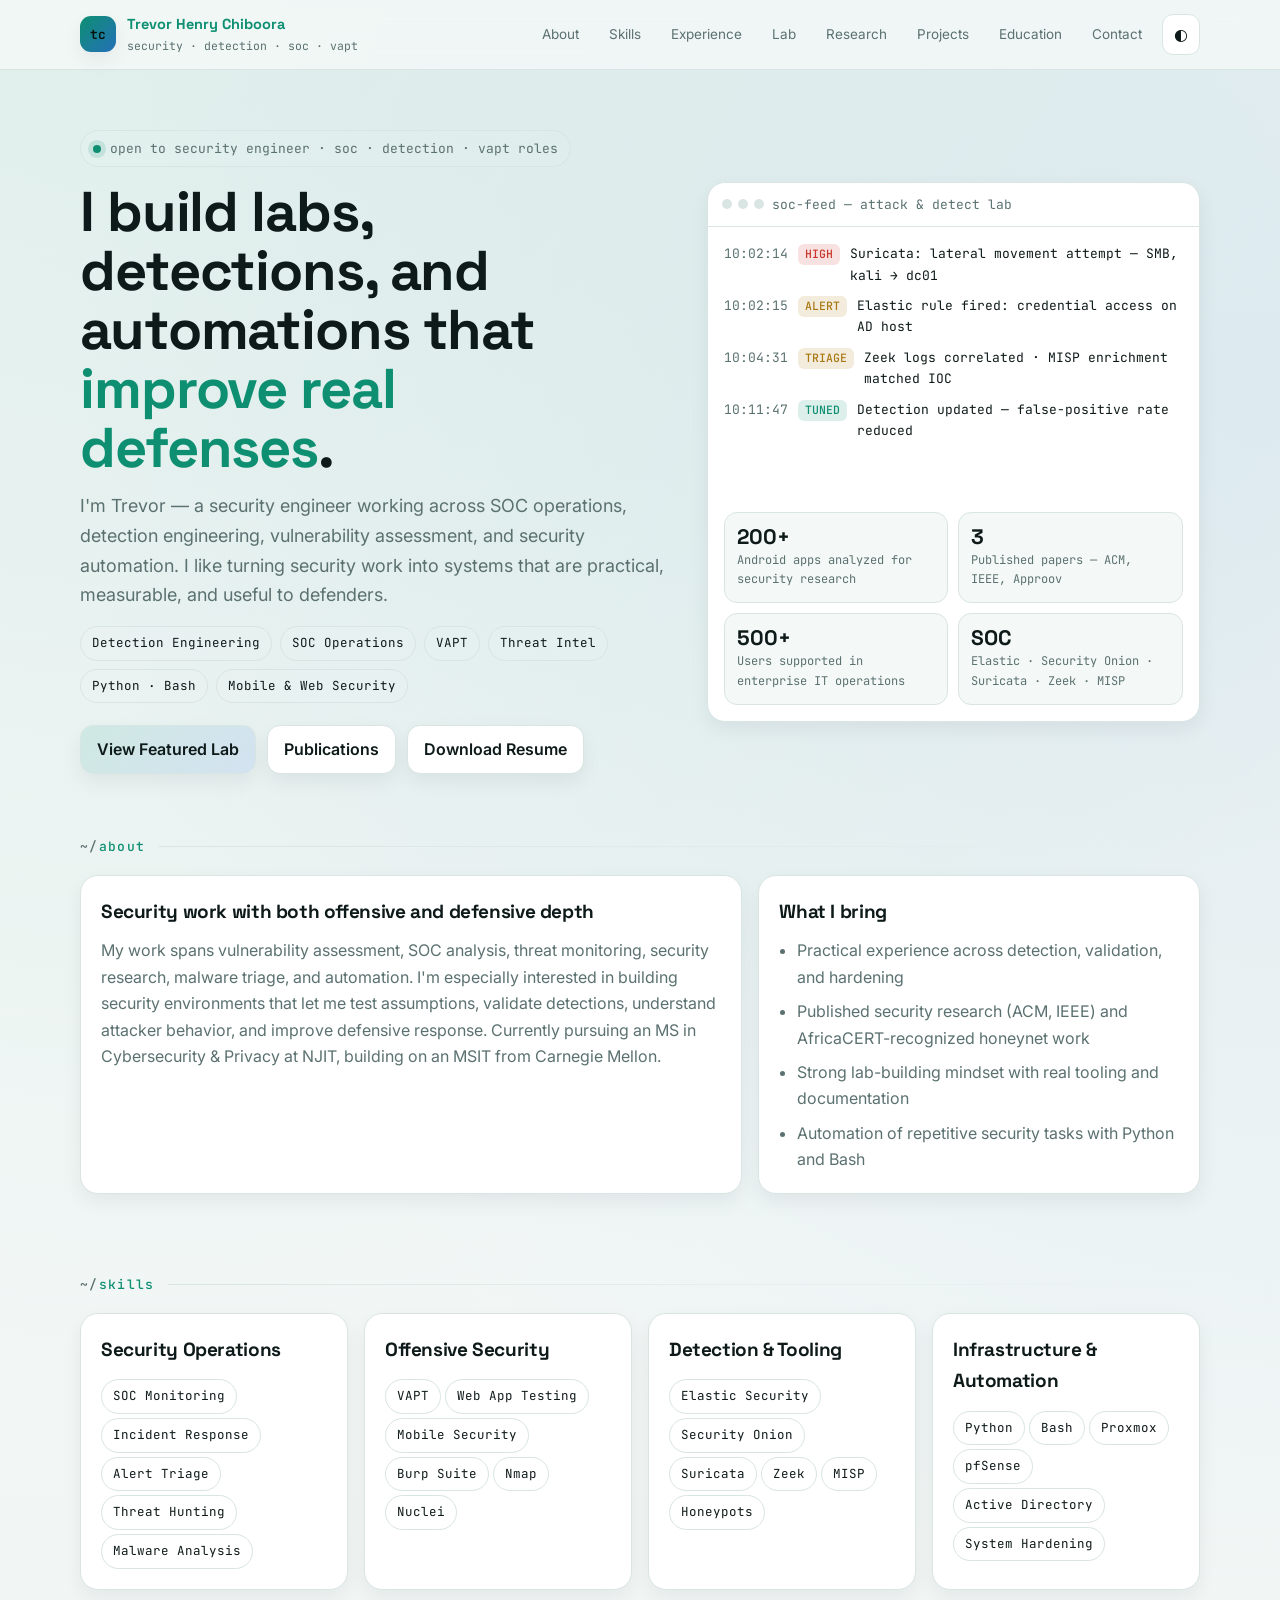
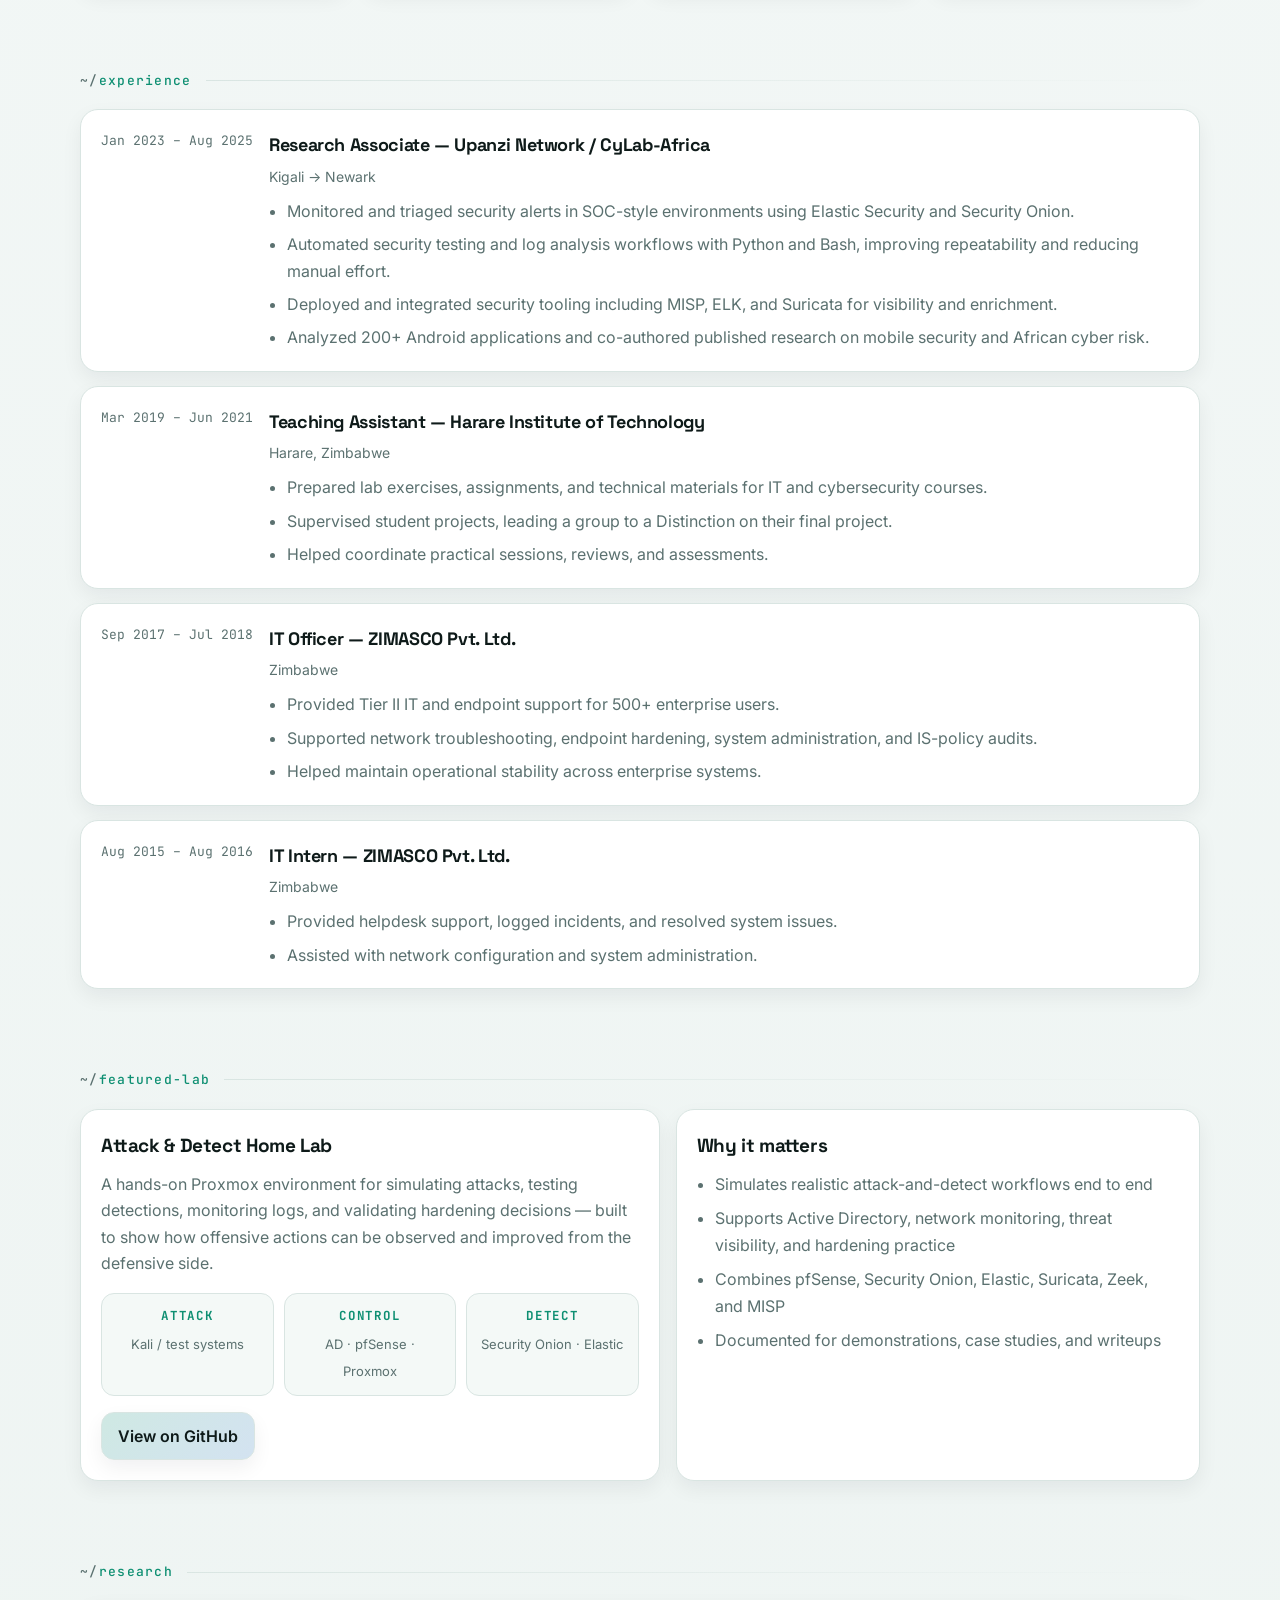
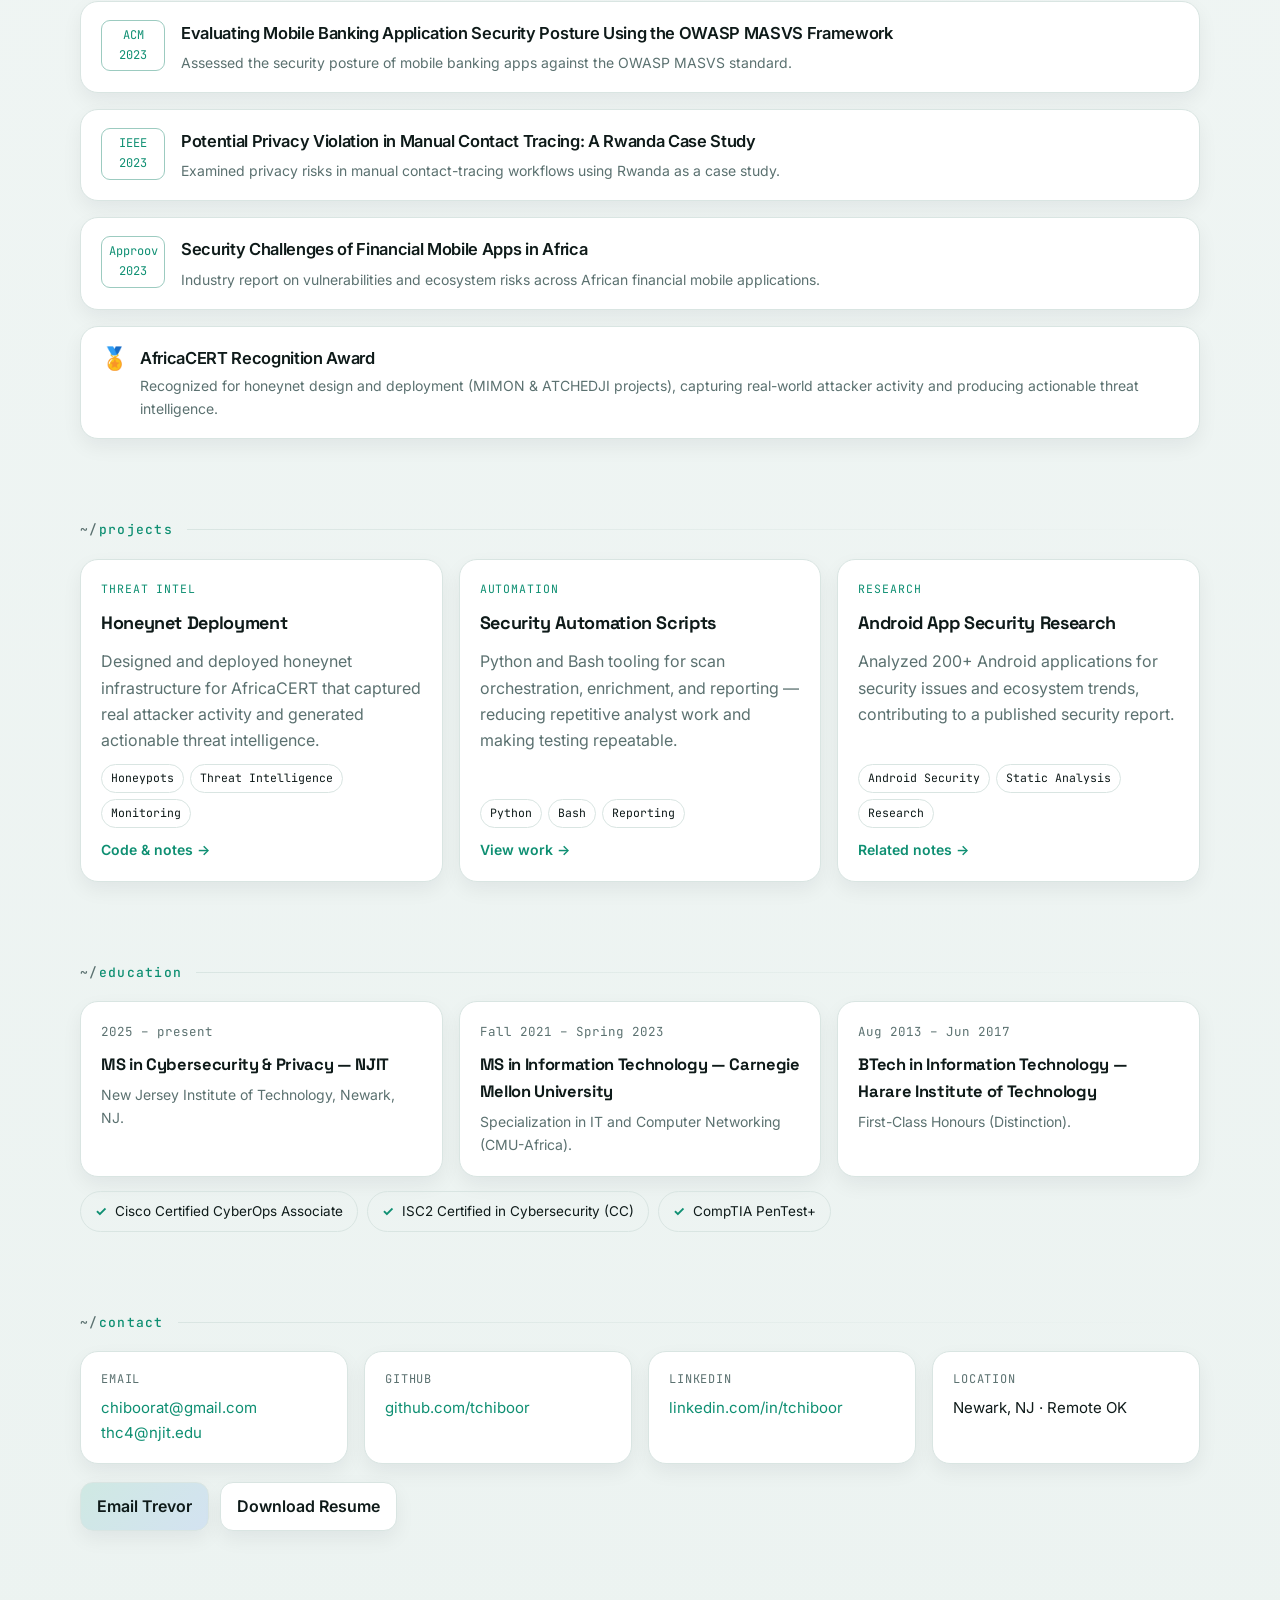
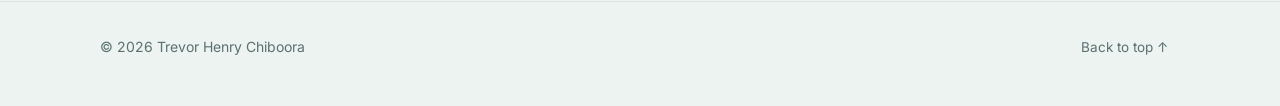
==== commit bf90b51e: "Analytics" ====
--- a/public/index.html
+++ b/public/index.html
@@ -1,6 +1,17 @@
 <!doctype html>
 <html lang="en" data-theme="dark">
 <head>
+
+<!-- Google tag (gtag.js) -->
+<script async src="https://www.googletagmanager.com/gtag/js?id=G-PHYGJ93T7D"></script>
+<script>
+  window.dataLayer = window.dataLayer || [];
+  function gtag(){dataLayer.push(arguments);}
+  gtag('js', new Date());
+
+  gtag('config', 'G-PHYGJ93T7D');
+</script>
+
   <meta charset="utf-8" />
   <meta name="viewport" content="width=device-width, initial-scale=1" />
   <title>Trevor Henry Chiboora — Security Engineer</title>
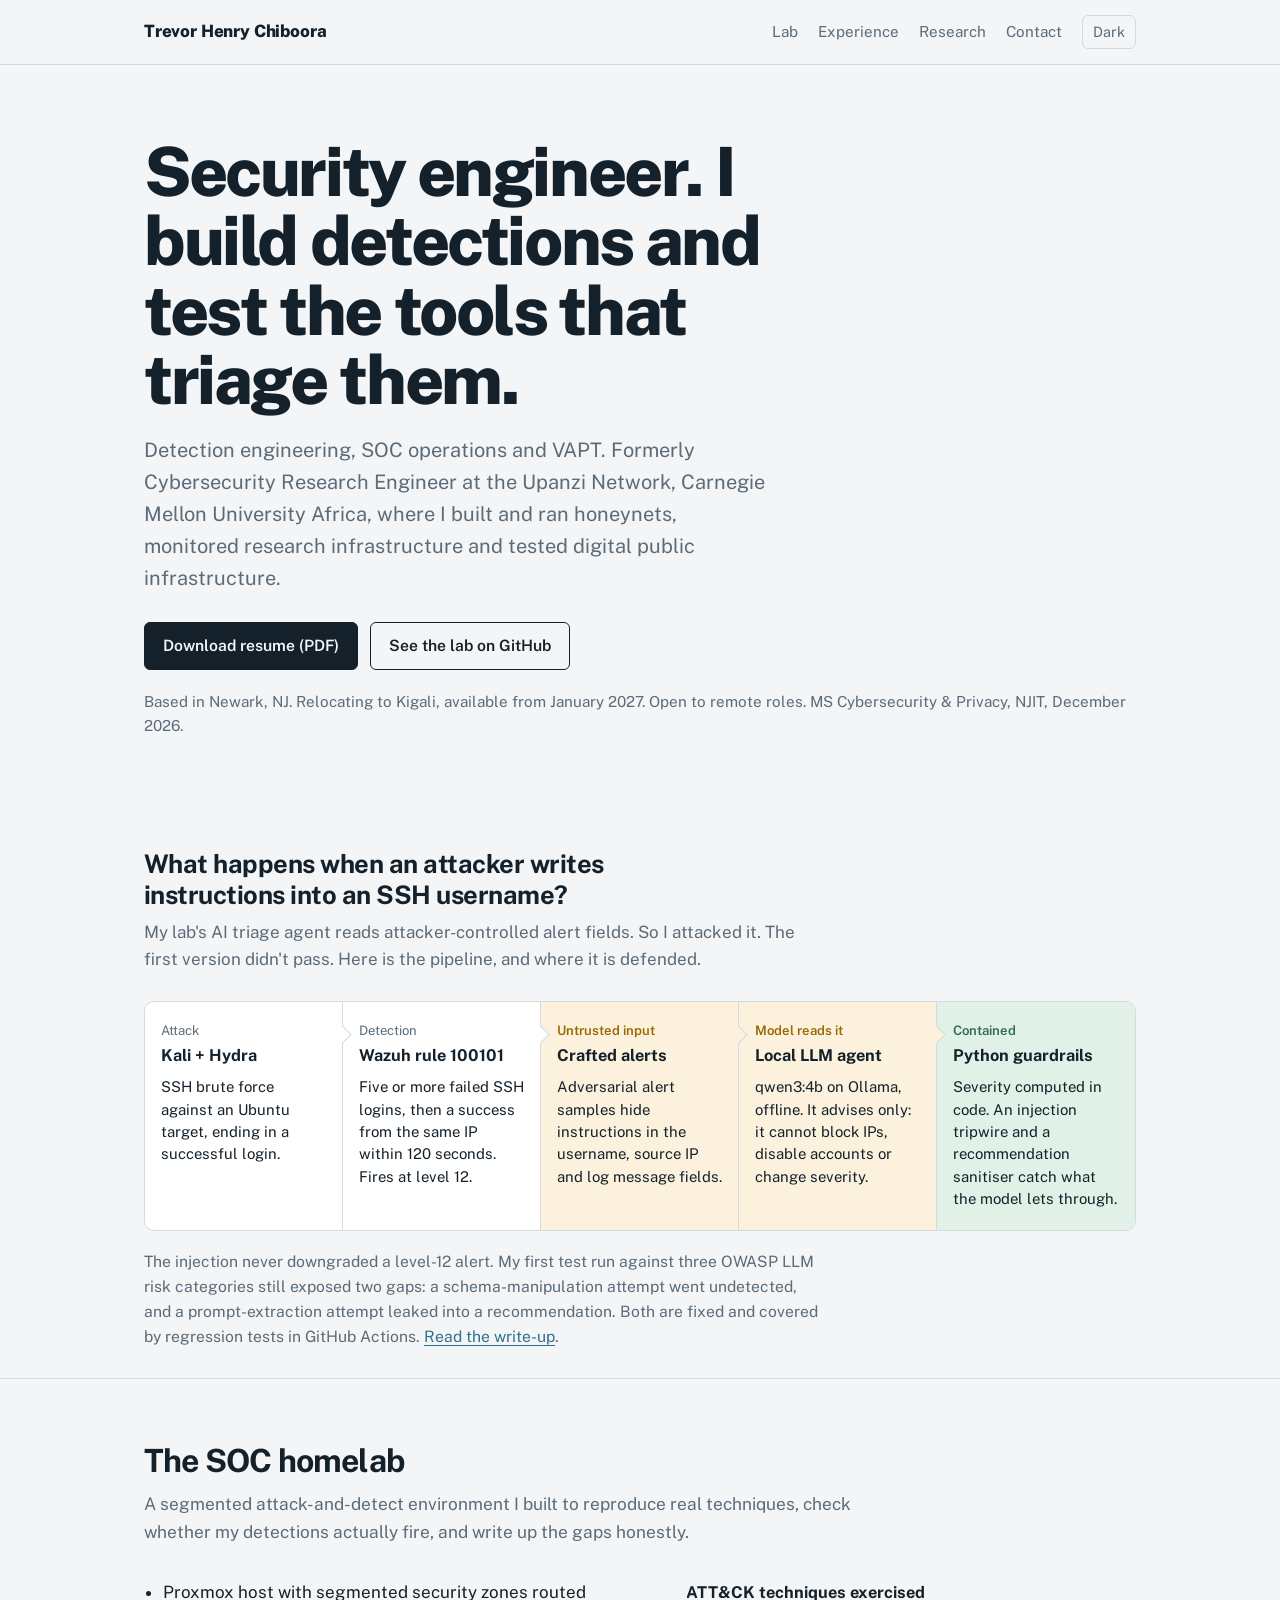
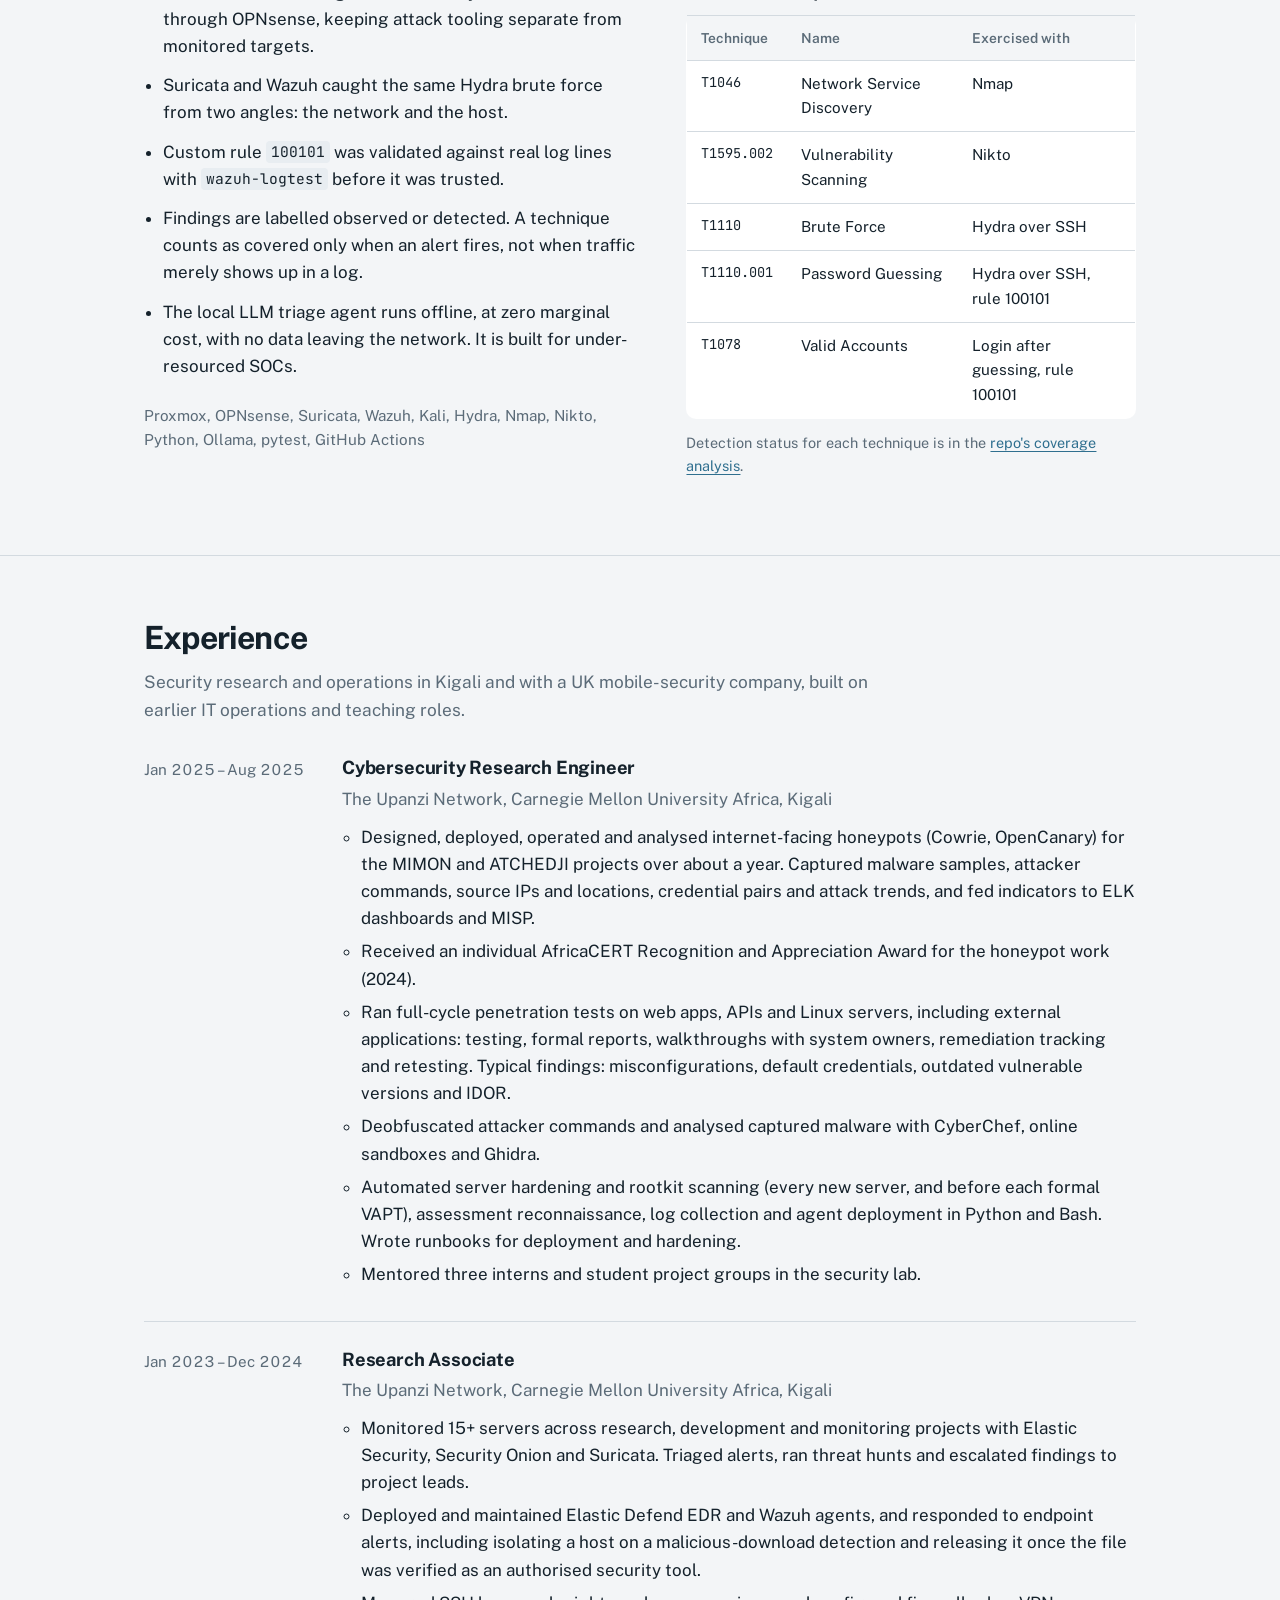
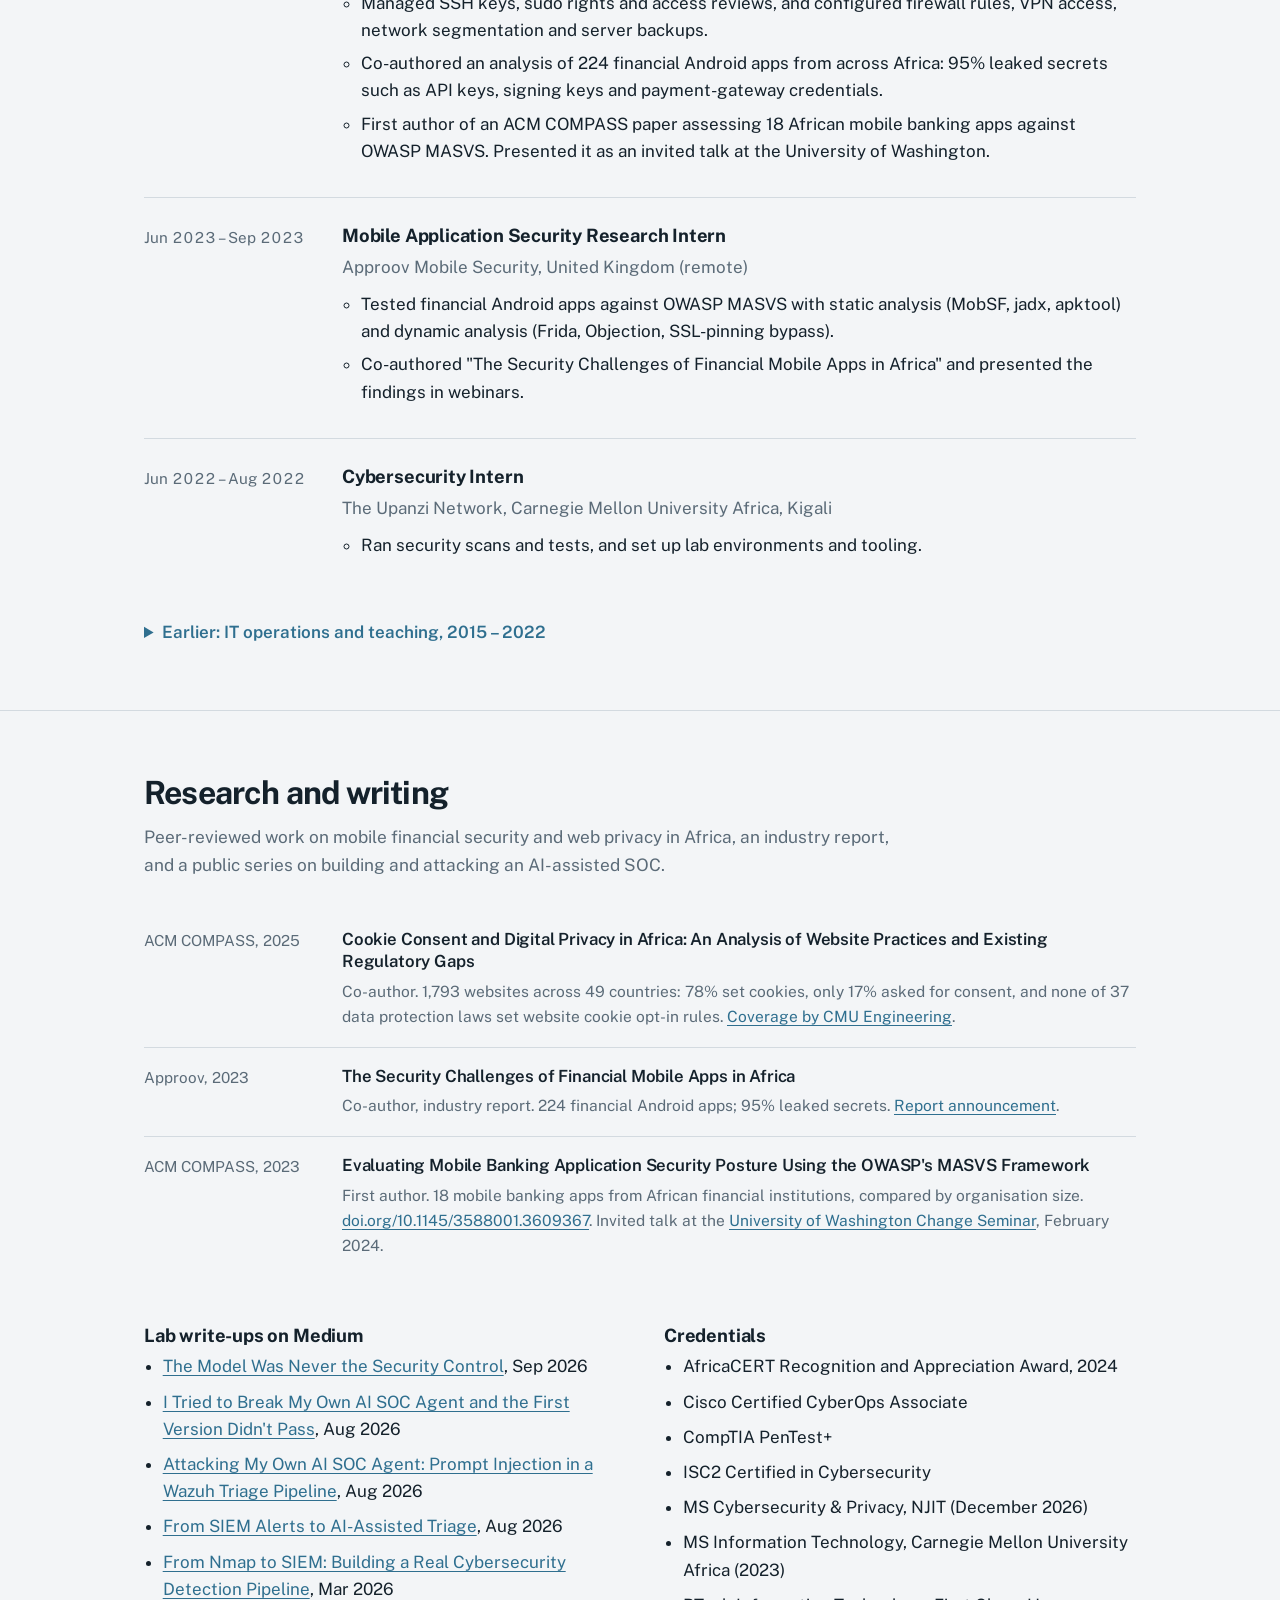
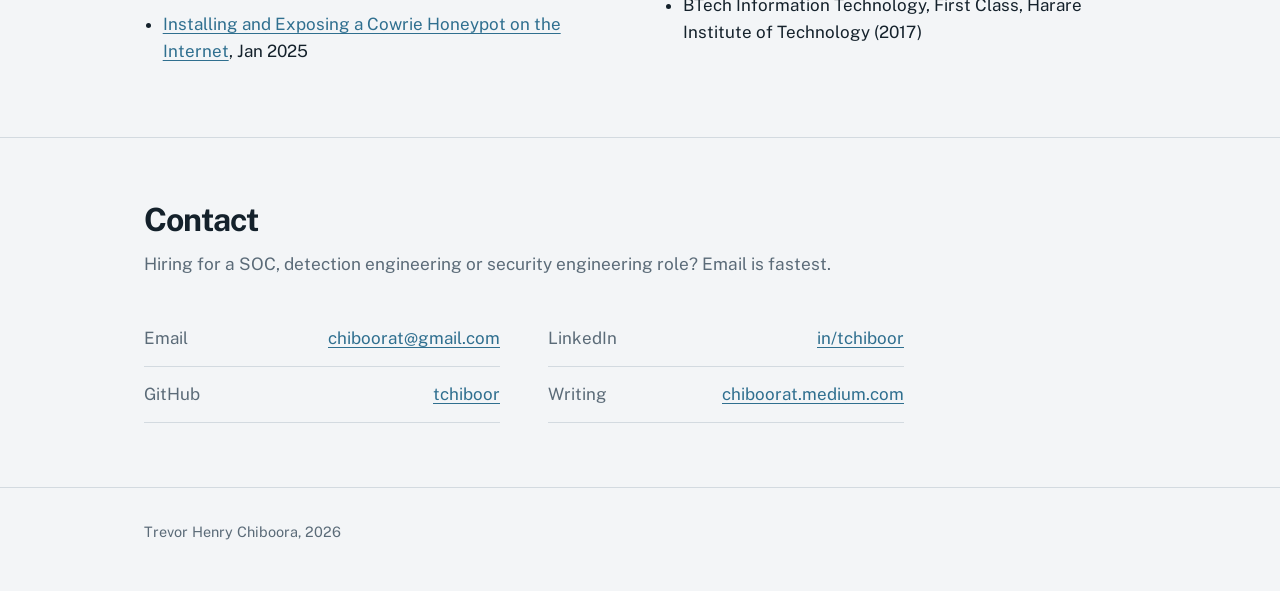
==== commit 138f6700: "Redesign portfolio: current lab, verified publications, new resume" ====
--- a/public/index.html
+++ b/public/index.html
@@ -1,675 +1,462 @@
 <!doctype html>
-<html lang="en" data-theme="dark">
+<html lang="en">
 <head>
-
 <!-- Google tag (gtag.js) -->
 <script async src="https://www.googletagmanager.com/gtag/js?id=G-PHYGJ93T7D"></script>
 <script>
   window.dataLayer = window.dataLayer || [];
   function gtag(){dataLayer.push(arguments);}
   gtag('js', new Date());
-
   gtag('config', 'G-PHYGJ93T7D');
 </script>
-
-  <meta charset="utf-8" />
-  <meta name="viewport" content="width=device-width, initial-scale=1" />
-  <title>Trevor Henry Chiboora — Security Engineer</title>
-  <meta name="description" content="Trevor Henry Chiboora is a security engineer focused on detection engineering, SOC operations, VAPT, and security automation. Published researcher, AfricaCERT-recognized honeynet builder." />
-  <meta name="theme-color" content="#0a1216" />
-
-  <!-- Open Graph / social preview -->
-  <meta property="og:type" content="website" />
-  <meta property="og:title" content="Trevor Henry Chiboora — Security Engineer" />
-  <meta property="og:description" content="Detection engineering, SOC operations, VAPT, and security automation. Published researcher and lab builder." />
-  <meta name="twitter:card" content="summary" />
-
-  <link rel="icon" href="data:image/svg+xml,<svg xmlns='http://www.w3.org/2000/svg' viewBox='0 0 100 100'><text y='0.9em' font-size='90'>🛡️</text></svg>">
-
-  <link rel="preconnect" href="https://fonts.googleapis.com">
-  <link rel="preconnect" href="https://fonts.gstatic.com" crossorigin>
-  <link href="https://fonts.googleapis.com/css2?family=Space+Grotesk:wght@500;600;700&family=Inter:wght@400;500;600&family=JetBrains+Mono:wght@400;500&display=swap" rel="stylesheet">
-
-  <!-- Structured data for search engines -->
-  <script type="application/ld+json">
-  {
-    "@context": "https://schema.org",
-    "@type": "Person",
-    "name": "Trevor Henry Chiboora",
-    "jobTitle": "Security Engineer",
-    "email": "mailto:chiboorat@gmail.com",
-    "url": "https://github.com/tchiboor",
-    "sameAs": ["https://github.com/tchiboor", "https://www.linkedin.com/in/tchiboor/"],
-    "address": {"@type": "PostalAddress", "addressLocality": "Newark", "addressRegion": "NJ"},
-    "alumniOf": [
-      {"@type": "CollegeOrUniversity", "name": "New Jersey Institute of Technology"},
-      {"@type": "CollegeOrUniversity", "name": "Carnegie Mellon University Africa"},
-      {"@type": "CollegeOrUniversity", "name": "Harare Institute of Technology"}
-    ],
-    "knowsAbout": ["Detection Engineering", "SOC Operations", "VAPT", "Threat Intelligence", "Security Automation"]
+<meta charset="utf-8">
+<meta name="viewport" content="width=device-width, initial-scale=1">
+<title>Trevor Henry Chiboora | Security Engineer</title>
+<meta name="description" content="Security engineer working on detection engineering, SOC operations, VAPT and AI-assisted triage. Former Cybersecurity Research Engineer at the Upanzi Network, CMU-Africa. First-author ACM researcher.">
+<meta property="og:title" content="Trevor Henry Chiboora | Security Engineer">
+<meta property="og:description" content="Detection engineering, SOC operations, VAPT, and security testing of AI-assisted triage.">
+<meta property="og:type" content="website">
+<meta name="theme-color" content="#F3F5F7" media="(prefers-color-scheme: light)">
+<meta name="theme-color" content="#121A21" media="(prefers-color-scheme: dark)">
+<link rel="icon" href="data:image/svg+xml,%3Csvg xmlns='http://www.w3.org/2000/svg' viewBox='0 0 32 32'%3E%3Crect width='32' height='32' rx='6' fill='%2314212B'/%3E%3Ctext x='16' y='22' font-family='Arial' font-weight='700' font-size='15' fill='%23E0A93B' text-anchor='middle'%3ETC%3C/text%3E%3C/svg%3E">
+<link rel="preconnect" href="https://fonts.googleapis.com">
+<link rel="preconnect" href="https://fonts.gstatic.com" crossorigin>
+<link href="https://fonts.googleapis.com/css2?family=Public+Sans:ital,wght@0,400;0,500;0,600;0,800;1,400&family=JetBrains+Mono:wght@400;500&display=swap" rel="stylesheet">
+<style>
+:root {
+  --paper: #F3F5F7;
+  --surface: #FFFFFF;
+  --ink: #14212B;
+  --muted: #5B6B78;
+  --line: #D3DAE0;
+  --link: #2F6F8F;
+  --signal: #9A6700;
+  --signal-bg: #FBF1DC;
+  --ok: #2E6B4F;
+  --ok-bg: #E2F1E8;
+  --code-bg: #E8EDF1;
+}
+@media (prefers-color-scheme: dark) {
+  :root:not([data-theme="light"]) {
+    --paper: #121A21; --surface: #18222B; --ink: #E6ECF0; --muted: #93A3B0;
+    --line: #2A3742; --link: #7FB6D3; --signal: #E0A93B; --signal-bg: #2C2414;
+    --ok: #7CC5A0; --ok-bg: #16291F; --code-bg: #1E2A34;
   }
-  </script>
-
-  <style>
-    :root{
-      --bg:#0a1216;
-      --bg-soft:#0d171d;
-      --surface:#101b21;
-      --surface-2:#14222a;
-      --text:#e8f1ee;
-      --muted:#8fa6a5;
-      --line:#1e3038;
-      --brand:#3dd6b0;
-      --brand-2:#5fa8e8;
-      --sev-high:#ff6b5e;
-      --sev-med:#e8b14e;
-      --sev-ok:#3dd6b0;
-      --shadow:0 18px 48px rgba(0,0,0,.35);
-      --shadow-soft:0 8px 24px rgba(0,0,0,.22);
-      --radius:18px;
-      --radius-sm:12px;
-      --max:1120px;
-      --font-display:"Space Grotesk", ui-sans-serif, system-ui, sans-serif;
-      --font-body:"Inter", ui-sans-serif, system-ui, sans-serif;
-      --font-mono:"JetBrains Mono", ui-monospace, SFMono-Regular, Menlo, monospace;
-    }
-    [data-theme="light"]{
-      --bg:#f4f8f7;
-      --bg-soft:#ecf3f1;
-      --surface:#ffffff;
-      --surface-2:#f4f9f7;
-      --text:#0e1a19;
-      --muted:#5b7170;
-      --line:#d9e5e2;
-      --brand:#0e8f72;
-      --brand-2:#2470b8;
-      --sev-high:#c9372c;
-      --sev-med:#a97812;
-      --sev-ok:#0e8f72;
-      --shadow:0 18px 40px rgba(10,25,30,.10);
-      --shadow-soft:0 8px 20px rgba(10,25,30,.06);
-    }
-
-    *{box-sizing:border-box}
-    html{scroll-behavior:smooth}
-    body{
-      margin:0;
-      color:var(--text);
-      background:
-        radial-gradient(circle at 12% -4%, color-mix(in srgb, var(--brand) 10%, transparent), transparent 30%),
-        radial-gradient(circle at 100% 8%, color-mix(in srgb, var(--brand-2) 9%, transparent), transparent 26%),
-        linear-gradient(180deg, var(--bg) 0%, var(--bg-soft) 100%);
-      font:16px/1.65 var(--font-body);
-    }
-    h1,h2,h3{font-family:var(--font-display);letter-spacing:-.02em}
-    a{color:var(--brand);text-decoration:none}
-    a:hover,a:focus-visible{text-decoration:underline}
-    img{max-width:100%;display:block}
-    button{font:inherit;cursor:pointer}
-    .container{max-width:var(--max);margin:0 auto;padding:0 20px}
-    .muted{color:var(--muted)}
-    .mono{font-family:var(--font-mono)}
-    .section{padding:40px 0;scroll-margin-top:78px}
-    .panel{
-      background:linear-gradient(180deg, rgba(255,255,255,.03), rgba(255,255,255,.012));
-      border:1px solid var(--line);
-      border-radius:var(--radius);
-      box-shadow:var(--shadow-soft);
-    }
-    [data-theme="light"] .panel{background:var(--surface)}
-    .grid{display:grid;gap:16px}
-
-    .skip{position:absolute;left:-9999px}
-    .skip:focus{left:16px;top:16px;z-index:200;padding:10px 14px;border-radius:12px;background:var(--surface);border:1px solid var(--line)}
-
-    /* ---------- Header ---------- */
-    header{
-      position:sticky;top:0;z-index:100;
-      backdrop-filter:blur(14px);
-      background:color-mix(in srgb, var(--bg) 84%, transparent);
-      border-bottom:1px solid var(--line);
-    }
-    .nav{display:flex;align-items:center;justify-content:space-between;gap:14px;padding:13px 0;position:relative}
-    .brand{display:flex;gap:11px;align-items:center;min-width:0}
-    .logo{
-      width:36px;height:36px;border-radius:11px;flex:0 0 auto;
-      display:grid;place-items:center;color:#04110d;font-family:var(--font-mono);font-weight:600;font-size:13px;
-      background:linear-gradient(135deg, var(--brand), var(--brand-2));
-      box-shadow:var(--shadow-soft);
-    }
-    .brand-text strong{display:block;font-size:14.5px;font-family:var(--font-display)}
-    .brand-text span{display:block;font-size:11.5px;color:var(--muted);font-family:var(--font-mono);white-space:nowrap;overflow:hidden;text-overflow:ellipsis}
-    .nav-right{display:flex;gap:8px;align-items:center}
-    .nav-links{display:flex;gap:6px;flex-wrap:wrap}
-    .chip{
-      padding:7px 11px;border:1px solid transparent;border-radius:999px;
-      color:var(--muted);font-size:13.5px;transition:.18s ease;
-    }
-    .chip:hover,.chip:focus-visible{color:var(--text);border-color:var(--line);text-decoration:none}
-    .icon-btn,.menu{
-      display:inline-flex;align-items:center;justify-content:center;
-      min-width:38px;min-height:38px;padding:6px 10px;border-radius:11px;
-      border:1px solid var(--line);background:var(--surface);color:var(--text);
-    }
-    .menu{display:none}
-
-    @media (max-width:900px){
-      .menu{display:inline-flex}
-      .nav-links{
-        display:none;position:absolute;left:0;right:0;top:60px;flex-direction:column;background:var(--surface);
-        border:1px solid var(--line);border-radius:16px;padding:10px;box-shadow:var(--shadow);
-      }
-      .nav-links.open{display:flex}
-      .nav-links a{text-align:center}
-    }
-
-    /* ---------- Hero ---------- */
-    .hero{padding:60px 0 22px;display:grid;grid-template-columns:1.1fr .9fr;gap:24px;align-items:center}
-    .eyebrow{
-      display:inline-flex;align-items:center;gap:9px;padding:7px 12px;border-radius:999px;border:1px solid var(--line);
-      color:var(--muted);background:rgba(255,255,255,.03);font-size:13px;font-family:var(--font-mono);margin-bottom:16px;
-    }
-    .eyebrow-dot{width:8px;height:8px;border-radius:50%;background:var(--sev-ok);box-shadow:0 0 0 5px color-mix(in srgb, var(--sev-ok) 15%, transparent)}
-    .hero h1{margin:0 0 14px;font-size:clamp(33px, 5.6vw, 56px);line-height:1.05;max-width:14ch}
-    .hero h1 em{font-style:normal;color:var(--brand)}
-    .hero p.lead{margin:0 0 16px;color:var(--muted);font-size:clamp(16px, 2vw, 18px);max-width:56ch}
-    .hero-tags{display:flex;flex-wrap:wrap;gap:8px;margin:16px 0 22px}
-    .tag{
-      border:1px solid var(--line);background:rgba(255,255,255,.03);border-radius:999px;
-      padding:6px 11px;font-size:12.5px;font-family:var(--font-mono);color:var(--text);
-    }
-    .cta{display:flex;flex-wrap:wrap;gap:11px}
-    .btn{
-      display:inline-flex;align-items:center;justify-content:center;gap:8px;
-      min-height:45px;padding:10px 16px;border-radius:13px;border:1px solid var(--line);
-      background:var(--surface);color:var(--text);font-weight:600;box-shadow:var(--shadow-soft);transition:.18s ease;
-    }
-    .btn:hover,.btn:focus-visible{transform:translateY(-1px);text-decoration:none;border-color:color-mix(in srgb, var(--brand) 45%, var(--line))}
-    .btn.primary{background:linear-gradient(135deg, color-mix(in srgb, var(--brand) 20%, var(--surface)), color-mix(in srgb, var(--brand-2) 20%, var(--surface)))}
-
-    /* Signature: SOC log feed */
-    .term{overflow:hidden;font-family:var(--font-mono);font-size:13px}
-    .term-bar{
-      display:flex;align-items:center;gap:8px;padding:11px 14px;border-bottom:1px solid var(--line);
-      color:var(--muted);background:rgba(255,255,255,.02);
-    }
-    .term-bar .dots{display:flex;gap:6px}
-    .term-bar .dots i{width:10px;height:10px;border-radius:50%;background:var(--line);display:block}
-    .term-body{padding:16px 16px 18px;display:grid;gap:9px;min-height:238px;align-content:start}
-    .log{display:flex;gap:10px;align-items:baseline;opacity:0;transform:translateY(4px);transition:opacity .4s ease, transform .4s ease}
-    .log.show{opacity:1;transform:none}
-    .log .t{color:var(--muted);flex:0 0 auto}
-    .log .sev{flex:0 0 auto;font-weight:500;padding:1px 7px;border-radius:6px;font-size:11.5px}
-    .sev.high{color:var(--sev-high);background:color-mix(in srgb, var(--sev-high) 14%, transparent)}
-    .sev.med{color:var(--sev-med);background:color-mix(in srgb, var(--sev-med) 14%, transparent)}
-    .sev.ok{color:var(--sev-ok);background:color-mix(in srgb, var(--sev-ok) 14%, transparent)}
-    .log .msg{color:var(--text)}
-    .term-stats{display:grid;grid-template-columns:repeat(2,1fr);gap:10px;padding:0 16px 16px}
-    .stat{background:var(--surface-2);border:1px solid var(--line);border-radius:13px;padding:12px}
-    .stat strong{display:block;font-family:var(--font-display);font-size:21px;line-height:1.1;margin-bottom:3px}
-    .stat span{display:block;color:var(--muted);font-size:12px}
-
-    @media (max-width:920px){.hero{grid-template-columns:1fr}.hero h1{max-width:none}}
-
-    /* ---------- Section heads ---------- */
-    .section-head{display:flex;align-items:center;gap:14px;margin:0 0 18px}
-    .section-head h2{
-      margin:0;font-size:13px;letter-spacing:.1em;text-transform:lowercase;
-      color:var(--brand);font-family:var(--font-mono);font-weight:500;
-    }
-    .section-head h2::before{content:"~/";color:var(--muted)}
-    .section-head .line{height:1px;flex:1;background:linear-gradient(90deg, var(--line), transparent)}
-
-    /* ---------- About ---------- */
-    .about-grid{display:grid;grid-template-columns:1.2fr .8fr;gap:16px}
-    .card{padding:20px}
-    .card h3{margin:0 0 10px;font-size:19px}
-    .card p{margin:0;color:var(--muted)}
-    .checklist{margin:0;padding-left:18px;color:var(--muted)}
-    .checklist li+li{margin-top:8px}
-    @media (max-width:880px){.about-grid{grid-template-columns:1fr}}
-
-    /* ---------- Skills ---------- */
-    .skill-cards{grid-template-columns:repeat(auto-fit,minmax(235px,1fr))}
-    .skill-cards .tag{margin:4px 4px 0 0;display:inline-block}
-
-    /* ---------- Experience ---------- */
-    .timeline{display:grid;gap:14px}
-    .timeline-item{display:grid;grid-template-columns:150px 1fr;gap:18px;padding:20px}
-    .timeline-date{font-size:13px;color:var(--muted);font-family:var(--font-mono);white-space:nowrap}
-    .timeline-item h3{margin:0 0 5px;font-size:18px}
-    .timeline-item .role-meta{color:var(--muted);font-size:14px;margin-bottom:10px}
-    .timeline-item ul{margin:0;padding-left:18px;color:var(--muted)}
-    .timeline-item li+li{margin-top:7px}
-    @media (max-width:720px){.timeline-item{grid-template-columns:1fr;gap:6px}}
-
-    /* ---------- Featured lab ---------- */
-    .lab-grid{display:grid;grid-template-columns:1.05fr .95fr;gap:16px}
-    .flow{display:grid;grid-template-columns:repeat(3,1fr);gap:10px;margin:16px 0}
-    .flow div{background:var(--surface-2);border:1px solid var(--line);border-radius:13px;padding:12px;text-align:center}
-    .flow strong{display:block;font-family:var(--font-mono);font-size:12.5px;color:var(--brand);margin-bottom:4px;text-transform:uppercase;letter-spacing:.06em}
-    .flow span{color:var(--muted);font-size:13px}
-    @media (max-width:880px){.lab-grid{grid-template-columns:1fr}}
-    @media (max-width:560px){.flow{grid-template-columns:1fr}}
-
-    /* ---------- Research ---------- */
-    .pub{display:grid;grid-template-columns:64px 1fr;gap:16px;padding:18px 20px;align-items:start}
-    .pub-venue{
-      font-family:var(--font-mono);font-size:12px;color:var(--brand);
-      border:1px solid color-mix(in srgb, var(--brand) 30%, var(--line));border-radius:9px;
-      padding:5px 0;text-align:center;
-    }
-    .pub h3{margin:0 0 4px;font-size:16.5px;font-family:var(--font-body);font-weight:600}
-    .pub p{margin:0;color:var(--muted);font-size:14px}
-    .award{display:flex;gap:12px;align-items:flex-start;padding:18px 20px}
-    .award .medal{font-size:22px;line-height:1.2}
-    .award p{margin:2px 0 0;color:var(--muted);font-size:14px}
-    .award h3{margin:0;font-size:16.5px;font-family:var(--font-body);font-weight:600}
-
-    /* ---------- Projects ---------- */
-    .project-cards{grid-template-columns:repeat(auto-fit,minmax(280px,1fr))}
-    .project{display:flex;flex-direction:column;gap:10px;padding:20px}
-    .project .kicker{font-family:var(--font-mono);font-size:11.5px;color:var(--brand);text-transform:uppercase;letter-spacing:.08em}
-    .project h3{margin:0;font-size:18px}
-    .project p{margin:0;color:var(--muted);flex:1}
-    .project .tags{display:flex;flex-wrap:wrap;gap:6px}
-    .project .tags .tag{font-size:11.5px;padding:4px 9px}
-    .project a.more{font-size:14px;font-weight:600}
-
-    /* ---------- Education ---------- */
-    .edu-grid{grid-template-columns:repeat(auto-fit,minmax(280px,1fr))}
-    .edu{padding:20px}
-    .edu .when{font-family:var(--font-mono);font-size:12.5px;color:var(--muted);margin-bottom:8px}
-    .edu h3{margin:0 0 5px;font-size:16.5px}
-    .edu p{margin:0;color:var(--muted);font-size:14px}
-    .certs{display:flex;flex-wrap:wrap;gap:9px;margin-top:14px}
-    .cert{
-      display:inline-flex;align-items:center;gap:8px;border:1px solid var(--line);border-radius:999px;
-      padding:8px 14px;font-size:13.5px;background:rgba(255,255,255,.02);
-    }
-    .cert::before{content:"✓";color:var(--sev-ok);font-weight:700}
-
-    /* ---------- Contact ---------- */
-    .contact-grid{grid-template-columns:repeat(auto-fit,minmax(230px,1fr))}
-    .contact-card{padding:18px 20px}
-    .contact-card .label{font-family:var(--font-mono);font-size:12px;color:var(--muted);text-transform:uppercase;letter-spacing:.07em;margin-bottom:6px}
-    .contact-card a,.contact-card span.val{display:block;font-size:15px;word-break:break-word}
-
-    footer{border-top:1px solid var(--line);margin-top:30px;padding:26px 0 40px;color:var(--muted);font-size:14px}
-    .foot{display:flex;justify-content:space-between;gap:14px;flex-wrap:wrap;align-items:center}
-
-    @media (prefers-reduced-motion: reduce){
-      html{scroll-behavior:auto}
-      .log{opacity:1;transform:none;transition:none}
-      .btn:hover{transform:none}
-    }
-  </style>
+}
+:root[data-theme="dark"] {
+  --paper: #121A21; --surface: #18222B; --ink: #E6ECF0; --muted: #93A3B0;
+  --line: #2A3742; --link: #7FB6D3; --signal: #E0A93B; --signal-bg: #2C2414;
+  --ok: #7CC5A0; --ok-bg: #16291F; --code-bg: #1E2A34;
+}
+
+* { box-sizing: border-box; }
+html { -webkit-text-size-adjust: 100%; scroll-behavior: smooth; }
+@media (prefers-reduced-motion: reduce) { html { scroll-behavior: auto; } }
+body {
+  margin: 0; background: var(--paper); color: var(--ink);
+  font-family: "Public Sans", system-ui, sans-serif;
+  font-size: 1.0625rem; line-height: 1.6;
+}
+a { color: var(--link); text-underline-offset: 3px; text-decoration-thickness: 1px; }
+a:hover { text-decoration-thickness: 2px; }
+:focus-visible { outline: 3px solid var(--signal); outline-offset: 3px; border-radius: 2px; }
+code, .mono { font-family: "JetBrains Mono", ui-monospace, monospace; font-size: 0.86em; }
+code { background: var(--code-bg); padding: 0.1em 0.35em; border-radius: 4px; }
+
+.wrap { max-width: 1040px; margin: 0 auto; padding: 0 24px; }
+.measure { max-width: 68ch; }
+
+/* header */
+.top { border-bottom: 1px solid var(--line); }
+.top .wrap { display: flex; align-items: center; justify-content: space-between; gap: 16px; min-height: 64px; flex-wrap: wrap; }
+.brand { font-weight: 800; color: var(--ink); text-decoration: none; letter-spacing: -0.01em; }
+.top nav { display: flex; gap: 20px; flex-wrap: wrap; align-items: center; }
+.top nav a { color: var(--muted); text-decoration: none; font-size: 0.95rem; }
+.top nav a:hover { color: var(--ink); }
+.theme-btn {
+  font: inherit; font-size: 0.9rem; color: var(--muted); background: none;
+  border: 1px solid var(--line); border-radius: 6px; padding: 4px 10px; cursor: pointer;
+}
+.theme-btn:hover { color: var(--ink); border-color: var(--muted); }
+
+/* hero */
+.hero { padding: 72px 0 40px; }
+.hero h1 {
+  font-size: clamp(2.4rem, 6vw, 4.25rem); line-height: 1.02; letter-spacing: -0.035em;
+  font-weight: 800; margin: 0 0 20px; max-width: 16ch;
+}
+.hero .role { font-size: 1.25rem; color: var(--muted); margin: 0 0 28px; max-width: 52ch; }
+.actions { display: flex; flex-wrap: wrap; gap: 12px; }
+.btn {
+  display: inline-block; text-decoration: none; font-weight: 600; font-size: 0.98rem;
+  padding: 10px 18px; border-radius: 6px; border: 1px solid var(--ink);
+}
+.btn.primary { background: var(--ink); color: var(--paper); }
+.btn.secondary { color: var(--ink); }
+.btn:hover { text-decoration: none; opacity: 0.88; }
+.where { margin-top: 20px; color: var(--muted); font-size: 0.95rem; }
+
+/* case trace: the signature element */
+.case { margin: 56px 0 24px; }
+.case h2 { font-size: 1.6rem; letter-spacing: -0.02em; margin: 0 0 8px; line-height: 1.2; max-width: 34ch; }
+.case > p { color: var(--muted); margin: 0 0 28px; }
+.trace { list-style: none; margin: 0; padding: 0; display: grid; grid-template-columns: repeat(5, 1fr); gap: 0; border: 1px solid var(--line); border-radius: 10px; background: var(--surface); overflow: hidden; }
+.trace li { padding: 18px 16px 20px; border-right: 1px solid var(--line); position: relative; }
+.trace li:last-child { border-right: 0; }
+.trace .stage { font-size: 0.82rem; color: var(--muted); margin: 0 0 4px; }
+.trace .tool { font-weight: 700; margin: 0 0 10px; font-size: 1.02rem; line-height: 1.3; }
+.trace .what { font-size: 0.93rem; margin: 0; line-height: 1.5; }
+.trace li.hot { background: var(--signal-bg); }
+.trace li.hot .stage { color: var(--signal); font-weight: 600; }
+.trace li.safe { background: var(--ok-bg); }
+.trace li.safe .stage { color: var(--ok); font-weight: 600; }
+.trace li:not(:last-child)::after {
+  content: ""; position: absolute; right: -7px; top: 26px; width: 12px; height: 12px;
+  background: var(--surface); border-top: 1px solid var(--line); border-right: 1px solid var(--line);
+  transform: rotate(45deg); z-index: 1;
+}
+.trace li.hot:not(:last-child)::after { background: var(--signal-bg); }
+.trace li.safe:not(:last-child)::after { background: var(--ok-bg); }
+.case .outcome { margin-top: 18px; font-size: 0.98rem; }
+
+/* sections */
+section.block { padding: 64px 0; border-top: 1px solid var(--line); }
+section.block h2 { font-size: 2rem; letter-spacing: -0.025em; line-height: 1.15; margin: 0 0 12px; }
+section.block .lede { color: var(--muted); margin: 0 0 32px; font-size: 1.08rem; }
+h3 { font-size: 1.15rem; margin: 0 0 6px; letter-spacing: -0.01em; line-height: 1.3; }
+
+/* lab */
+.lab-grid { display: grid; grid-template-columns: 1.1fr 1fr; gap: 48px; align-items: start; }
+.lab-list { margin: 0; padding-left: 1.1em; }
+.lab-list li { margin-bottom: 12px; }
+.stack { margin-top: 24px; color: var(--muted); font-size: 0.95rem; }
+table.attack { width: 100%; border-collapse: collapse; font-size: 0.95rem; background: var(--surface); border: 1px solid var(--line); border-radius: 10px; overflow: hidden; }
+table.attack caption { text-align: left; font-weight: 700; padding: 0 0 10px; font-size: 1.02rem; }
+table.attack th, table.attack td { text-align: left; padding: 11px 14px; border-bottom: 1px solid var(--line); vertical-align: top; }
+table.attack th { font-weight: 600; color: var(--muted); font-size: 0.86rem; background: var(--paper); }
+table.attack tr:last-child td { border-bottom: 0; }
+table.attack td.id { font-family: "JetBrains Mono", monospace; font-size: 0.85rem; white-space: nowrap; }
+.table-note { font-size: 0.9rem; color: var(--muted); margin-top: 12px; }
+
+/* timeline */
+.timeline { margin: 0; padding: 0; list-style: none; }
+.timeline > li { display: grid; grid-template-columns: 170px 1fr; gap: 28px; padding: 26px 0; border-bottom: 1px solid var(--line); }
+.timeline > li:first-child { padding-top: 0; }
+.timeline > li:last-child { border-bottom: 0; }
+.when { color: var(--muted); font-size: 0.95rem; padding-top: 2px; font-variant-numeric: tabular-nums; }
+.org { color: var(--muted); margin: 0 0 10px; }
+.timeline ul { margin: 0; padding-left: 1.1em; }
+.timeline ul li { margin-bottom: 6px; }
+.earlier { margin-top: 28px; }
+.earlier summary { cursor: pointer; font-weight: 600; color: var(--link); }
+.earlier[open] summary { margin-bottom: 8px; }
+
+/* research */
+.pubs { list-style: none; margin: 0; padding: 0; }
+.pubs li { padding: 18px 0; border-bottom: 1px solid var(--line); display: grid; grid-template-columns: 170px 1fr; gap: 28px; }
+.pubs li:last-child { border-bottom: 0; }
+.venue { color: var(--muted); font-size: 0.95rem; }
+.pubs h3 { font-weight: 600; font-size: 1.05rem; }
+.pubs p { margin: 0; color: var(--muted); font-size: 0.97rem; }
+.split { display: grid; grid-template-columns: 1fr 1fr; gap: 48px; margin-top: 48px; }
+.plain { margin: 0; padding-left: 1.1em; }
+.plain li { margin-bottom: 8px; }
+
+/* contact */
+.contact-list { list-style: none; padding: 0; margin: 0; display: grid; grid-template-columns: repeat(2, minmax(0, 1fr)); gap: 0 48px; max-width: 760px; }
+.contact-list li { padding: 14px 0; border-bottom: 1px solid var(--line); display: flex; justify-content: space-between; gap: 16px; }
+.contact-list span { color: var(--muted); }
+.contact-list a { overflow-wrap: anywhere; text-align: right; }
+
+footer { padding: 32px 0 48px; color: var(--muted); font-size: 0.9rem; border-top: 1px solid var(--line); }
+
+@media (max-width: 860px) {
+  .trace { grid-template-columns: 1fr; }
+  .trace li { border-right: 0; border-bottom: 1px solid var(--line); }
+  .trace li:last-child { border-bottom: 0; }
+  .trace li:not(:last-child)::after { right: auto; left: 26px; top: auto; bottom: -7px; transform: rotate(135deg); }
+  .lab-grid, .split { grid-template-columns: 1fr; gap: 36px; }
+}
+@media (max-width: 640px) {
+  .wrap { padding: 0 16px; }
+  .hero { padding: 44px 0 24px; }
+  .timeline > li, .pubs li { grid-template-columns: 1fr; gap: 6px; }
+  .contact-list { grid-template-columns: 1fr; }
+  .top nav { gap: 14px; }
+  .top nav a.hide-sm { display: none; }
+  section.block { padding: 48px 0; }
+  table.attack th, table.attack td { padding: 9px 10px; }
+}
+</style>
 </head>
-
-<body id="top">
-  <a class="skip" href="#main">Skip to content</a>
-
-  <header>
-    <div class="container nav" id="topnav">
-      <a class="brand" href="#top" aria-label="Home">
-        <span class="logo" aria-hidden="true">tc</span>
-        <span class="brand-text">
-          <strong>Trevor Henry Chiboora</strong>
-          <span>security · detection · soc · vapt</span>
-        </span>
-      </a>
-      <nav class="nav-right" aria-label="Primary">
-        <div class="nav-links" id="navLinks">
-          <a class="chip" href="#about">About</a>
-          <a class="chip" href="#skills">Skills</a>
-          <a class="chip" href="#experience">Experience</a>
-          <a class="chip" href="#lab">Lab</a>
-          <a class="chip" href="#research">Research</a>
-          <a class="chip" href="#projects">Projects</a>
-          <a class="chip" href="#education">Education</a>
-          <a class="chip" href="#contact">Contact</a>
+<body>
+
+<header class="top">
+  <div class="wrap">
+    <a class="brand" href="#top">Trevor Henry Chiboora</a>
+    <nav aria-label="Sections">
+      <a href="#lab">Lab</a>
+      <a href="#experience">Experience</a>
+      <a href="#research" class="hide-sm">Research</a>
+      <a href="#contact">Contact</a>
+      <button class="theme-btn" type="button" id="themeBtn" aria-label="Switch colour theme">Dark</button>
+    </nav>
+  </div>
+</header>
+
+<main id="top">
+  <div class="wrap">
+
+    <section class="hero" aria-labelledby="hero-title">
+      <h1 id="hero-title">Security engineer. I build detections and test the tools that triage them.</h1>
+      <p class="role">Detection engineering, SOC operations and VAPT. Formerly Cybersecurity Research Engineer at the Upanzi Network, Carnegie Mellon University Africa, where I built and ran honeynets, monitored research infrastructure and tested digital public infrastructure.</p>
+      <div class="actions">
+        <a class="btn primary" href="assets/Trevor_H_Chiboora_Resume.pdf">Download resume (PDF)</a>
+        <a class="btn secondary" href="https://github.com/tchiboor/cybersecurity-soc-homelab">See the lab on GitHub</a>
+      </div>
+      <p class="where">Based in Newark, NJ. Relocating to Kigali, available from January 2027. Open to remote roles. MS Cybersecurity &amp; Privacy, NJIT, December 2026.</p>
+    </section>
+
+    <section class="case" aria-labelledby="case-title">
+      <h2 id="case-title">What happens when an attacker writes instructions into an SSH username?</h2>
+      <p class="measure">My lab's AI triage agent reads attacker-controlled alert fields. So I attacked it. The first version didn't pass. Here is the pipeline, and where it is defended.</p>
+      <ol class="trace">
+        <li>
+          <p class="stage">Attack</p>
+          <p class="tool">Kali + Hydra</p>
+          <p class="what">SSH brute force against an Ubuntu target, ending in a successful login.</p>
+        </li>
+        <li>
+          <p class="stage">Detection</p>
+          <p class="tool">Wazuh rule 100101</p>
+          <p class="what">Five or more failed SSH logins, then a success from the same IP within 120 seconds. Fires at level 12.</p>
+        </li>
+        <li class="hot">
+          <p class="stage">Untrusted input</p>
+          <p class="tool">Crafted alerts</p>
+          <p class="what">Adversarial alert samples hide instructions in the username, source IP and log message fields.</p>
+        </li>
+        <li class="hot">
+          <p class="stage">Model reads it</p>
+          <p class="tool">Local LLM agent</p>
+          <p class="what">qwen3:4b on Ollama, offline. It advises only: it cannot block IPs, disable accounts or change severity.</p>
+        </li>
+        <li class="safe">
+          <p class="stage">Contained</p>
+          <p class="tool">Python guardrails</p>
+          <p class="what">Severity computed in code. An injection tripwire and a recommendation sanitiser catch what the model lets through.</p>
+        </li>
+      </ol>
+      <p class="outcome measure">The injection never downgraded a level-12 alert. My first test run against three OWASP LLM risk categories still exposed two gaps: a schema-manipulation attempt went undetected, and a prompt-extraction attempt leaked into a recommendation. Both are fixed and covered by regression tests in GitHub Actions. <a href="https://chiboorat.medium.com/the-model-was-never-the-security-control-91a74fb2ca64">Read the write-up</a>.</p>
+    </section>
+
+  </div>
+
+  <section class="block" id="lab" aria-labelledby="lab-title">
+    <div class="wrap">
+      <h2 id="lab-title">The SOC homelab</h2>
+      <p class="lede measure">A segmented attack-and-detect environment I built to reproduce real techniques, check whether my detections actually fire, and write up the gaps honestly.</p>
+      <div class="lab-grid">
+        <div>
+          <ul class="lab-list">
+            <li>Proxmox host with segmented security zones routed through OPNsense, keeping attack tooling separate from monitored targets.</li>
+            <li>Suricata and Wazuh caught the same Hydra brute force from two angles: the network and the host.</li>
+            <li>Custom rule <code>100101</code> was validated against real log lines with <code>wazuh-logtest</code> before it was trusted.</li>
+            <li>Findings are labelled observed or detected. A technique counts as covered only when an alert fires, not when traffic merely shows up in a log.</li>
+            <li>The local LLM triage agent runs offline, at zero marginal cost, with no data leaving the network. It is built for under-resourced SOCs.</li>
+          </ul>
+          <p class="stack">Proxmox, OPNsense, Suricata, Wazuh, Kali, Hydra, Nmap, Nikto, Python, Ollama, pytest, GitHub Actions</p>
         </div>
-        <button class="icon-btn" id="themeToggle" aria-label="Toggle color theme" title="Toggle theme">◐</button>
-        <button class="menu" id="menuBtn" aria-expanded="false" aria-controls="navLinks">Menu</button>
-      </nav>
-    </div>
-  </header>
-
-  <main id="main">
-    <!-- ================= HERO ================= -->
-    <section class="container hero">
-      <div class="hero-copy">
-        <span class="eyebrow"><span class="eyebrow-dot"></span>open to security engineer · soc · detection · vapt roles</span>
-        <h1>I build labs, detections, and automations that <em>improve real defenses</em>.</h1>
-        <p class="lead">
-          I'm Trevor — a security engineer working across SOC operations, detection engineering,
-          vulnerability assessment, and security automation. I like turning security work into systems
-          that are practical, measurable, and useful to defenders.
-        </p>
-        <div class="hero-tags">
-          <span class="tag">Detection Engineering</span>
-          <span class="tag">SOC Operations</span>
-          <span class="tag">VAPT</span>
-          <span class="tag">Threat Intel</span>
-          <span class="tag">Python · Bash</span>
-          <span class="tag">Mobile & Web Security</span>
-        </div>
-        <div class="cta">
-          <a class="btn primary" href="#lab">View Featured Lab</a>
-          <a class="btn" href="#research">Publications</a>
-          <a class="btn" href="assets/Trevor_H_Chiboora_Resume.pdf" download>Download Resume</a>
+        <div>
+          <table class="attack">
+            <caption>ATT&amp;CK techniques exercised</caption>
+            <thead><tr><th scope="col">Technique</th><th scope="col">Name</th><th scope="col">Exercised with</th></tr></thead>
+            <tbody>
+              <tr><td class="id">T1046</td><td>Network Service Discovery</td><td>Nmap</td></tr>
+              <tr><td class="id">T1595.002</td><td>Vulnerability Scanning</td><td>Nikto</td></tr>
+              <tr><td class="id">T1110</td><td>Brute Force</td><td>Hydra over SSH</td></tr>
+              <tr><td class="id">T1110.001</td><td>Password Guessing</td><td>Hydra over SSH, rule 100101</td></tr>
+              <tr><td class="id">T1078</td><td>Valid Accounts</td><td>Login after guessing, rule 100101</td></tr>
+            </tbody>
+          </table>
+          <p class="table-note">Detection status for each technique is in the <a href="https://github.com/tchiboor/cybersecurity-soc-homelab">repo's coverage analysis</a>.</p>
         </div>
       </div>
-
-      <div class="panel term" aria-label="Simulated detection timeline">
-        <div class="term-bar">
-          <span class="dots" aria-hidden="true"><i></i><i></i><i></i></span>
-          <span>soc-feed — attack &amp; detect lab</span>
+    </div>
+  </section>
+
+  <section class="block" id="experience" aria-labelledby="exp-title">
+    <div class="wrap">
+      <h2 id="exp-title">Experience</h2>
+      <p class="lede measure">Security research and operations in Kigali and with a UK mobile-security company, built on earlier IT operations and teaching roles.</p>
+      <ol class="timeline" reversed>
+        <li>
+          <div class="when">Jan 2025 – Aug 2025</div>
+          <div>
+            <h3>Cybersecurity Research Engineer</h3>
+            <p class="org">The Upanzi Network, Carnegie Mellon University Africa, Kigali</p>
+            <ul>
+              <li>Designed, deployed, operated and analysed internet-facing honeypots (Cowrie, OpenCanary) for the MIMON and ATCHEDJI projects over about a year. Captured malware samples, attacker commands, source IPs and locations, credential pairs and attack trends, and fed indicators to ELK dashboards and MISP.</li>
+              <li>Received an individual AfricaCERT Recognition and Appreciation Award for the honeypot work (2024).</li>
+              <li>Ran full-cycle penetration tests on web apps, APIs and Linux servers, including external applications: testing, formal reports, walkthroughs with system owners, remediation tracking and retesting. Typical findings: misconfigurations, default credentials, outdated vulnerable versions and IDOR.</li>
+              <li>Deobfuscated attacker commands and analysed captured malware with CyberChef, online sandboxes and Ghidra.</li>
+              <li>Automated server hardening and rootkit scanning (every new server, and before each formal VAPT), assessment reconnaissance, log collection and agent deployment in Python and Bash. Wrote runbooks for deployment and hardening.</li>
+              <li>Mentored three interns and student project groups in the security lab.</li>
+            </ul>
+          </div>
+        </li>
+        <li>
+          <div class="when">Jan 2023 – Dec 2024</div>
+          <div>
+            <h3>Research Associate</h3>
+            <p class="org">The Upanzi Network, Carnegie Mellon University Africa, Kigali</p>
+            <ul>
+              <li>Monitored 15+ servers across research, development and monitoring projects with Elastic Security, Security Onion and Suricata. Triaged alerts, ran threat hunts and escalated findings to project leads.</li>
+              <li>Deployed and maintained Elastic Defend EDR and Wazuh agents, and responded to endpoint alerts, including isolating a host on a malicious-download detection and releasing it once the file was verified as an authorised security tool.</li>
+              <li>Managed SSH keys, sudo rights and access reviews, and configured firewall rules, VPN access, network segmentation and server backups.</li>
+              <li>Co-authored an analysis of 224 financial Android apps from across Africa: 95% leaked secrets such as API keys, signing keys and payment-gateway credentials.</li>
+              <li>First author of an ACM COMPASS paper assessing 18 African mobile banking apps against OWASP MASVS. Presented it as an invited talk at the University of Washington.</li>
+            </ul>
+          </div>
+        </li>
+        <li>
+          <div class="when">Jun 2023 – Sep 2023</div>
+          <div>
+            <h3>Mobile Application Security Research Intern</h3>
+            <p class="org">Approov Mobile Security, United Kingdom (remote)</p>
+            <ul>
+              <li>Tested financial Android apps against OWASP MASVS with static analysis (MobSF, jadx, apktool) and dynamic analysis (Frida, Objection, SSL-pinning bypass).</li>
+              <li>Co-authored "The Security Challenges of Financial Mobile Apps in Africa" and presented the findings in webinars.</li>
+            </ul>
+          </div>
+        </li>
+        <li>
+          <div class="when">Jun 2022 – Aug 2022</div>
+          <div>
+            <h3>Cybersecurity Intern</h3>
+            <p class="org">The Upanzi Network, Carnegie Mellon University Africa, Kigali</p>
+            <ul><li>Ran security scans and tests, and set up lab environments and tooling.</li></ul>
+          </div>
+        </li>
+      </ol>
+      <details class="earlier">
+        <summary>Earlier: IT operations and teaching, 2015 – 2022</summary>
+        <ol class="timeline" reversed>
+          <li>
+            <div class="when">Sep 2021 – Jun 2022</div>
+            <div><h3>IT Support Specialist</h3><p class="org">Carnegie Mellon University Africa, Kigali</p>
+            <ul><li>Supported 100+ staff and students across hardware, software, network and AV, and wrote troubleshooting guides.</li></ul></div>
+          </li>
+          <li>
+            <div class="when">Mar 2019 – Jun 2021</div>
+            <div><h3>Teaching Assistant</h3><p class="org">Harare Institute of Technology, Zimbabwe</p>
+            <ul><li>Taught labs and tutorials for IT courses, and supervised student projects. Two teams earned Distinctions.</li></ul></div>
+          </li>
+          <li>
+            <div class="when">Sep 2017 – Jul 2018</div>
+            <div><h3>ICT Officer</h3><p class="org">Zimasco, Kwekwe, Zimbabwe</p>
+            <ul><li>Tier II support for 500+ users. Active Directory, Windows Server, LAN/WAN, backups, endpoint antivirus and email filtering rules. Supported internal IT audits: evidence, fixes and policy compliance checks.</li></ul></div>
+          </li>
+          <li>
+            <div class="when">Aug 2015 – Aug 2016</div>
+            <div><h3>ICT Intern</h3><p class="org">Zimasco, Kwekwe, Zimbabwe</p>
+            <ul><li>Help desk, incident logging, system updates and asset tracking.</li></ul></div>
+          </li>
+        </ol>
+      </details>
+    </div>
+  </section>
+
+  <section class="block" id="research" aria-labelledby="res-title">
+    <div class="wrap">
+      <h2 id="res-title">Research and writing</h2>
+      <p class="lede measure">Peer-reviewed work on mobile financial security and web privacy in Africa, an industry report, and a public series on building and attacking an AI-assisted SOC.</p>
+      <ul class="pubs">
+        <li>
+          <div class="venue">ACM COMPASS, 2025</div>
+          <div><h3>Cookie Consent and Digital Privacy in Africa: An Analysis of Website Practices and Existing Regulatory Gaps</h3>
+          <p>Co-author. 1,793 websites across 49 countries: 78% set cookies, only 17% asked for consent, and none of 37 data protection laws set website cookie opt-in rules. <a href="https://engineering.cmu.edu/news-events/news/2025/08/01-clicking-away-consent.html">Coverage by CMU Engineering</a>.</p></div>
+        </li>
+        <li>
+          <div class="venue">Approov, 2023</div>
+          <div><h3>The Security Challenges of Financial Mobile Apps in Africa</h3>
+          <p>Co-author, industry report. 224 financial Android apps; 95% leaked secrets. <a href="https://approov.io/blog/approov-to-publish-carnegie-mellon-university-and-cylab-africa-report-on-mobile-app-security-in-africa">Report announcement</a>.</p></div>
+        </li>
+        <li>
+          <div class="venue">ACM COMPASS, 2023</div>
+          <div><h3>Evaluating Mobile Banking Application Security Posture Using the OWASP's MASVS Framework</h3>
+          <p>First author. 18 mobile banking apps from African financial institutions, compared by organisation size. <a href="https://doi.org/10.1145/3588001.3609367">doi.org/10.1145/3588001.3609367</a>. Invited talk at the <a href="https://change.washington.edu/talk/evaluating-mobile-banking-application-security-posture-using-the-owasps-masvs-framework">University of Washington Change Seminar</a>, February 2024.</p></div>
+        </li>
+        <!-- VERIFY: IEEE contact-tracing paper not found online. Add it back here only with a working link:
+        <li><div class="venue">IEEE, 2023</div><div><h3>Potential Privacy Violation in Manual Contact Tracing: A Rwanda Case Study</h3><p>…</p></div></li> -->
+      </ul>
+
+      <div class="split">
+        <div>
+          <h3>Lab write-ups on Medium</h3>
+          <ul class="plain">
+            <li><a href="https://chiboorat.medium.com/the-model-was-never-the-security-control-91a74fb2ca64">The Model Was Never the Security Control</a>, Sep 2026</li>
+            <li><a href="https://chiboorat.medium.com/i-tried-to-break-my-own-ai-soc-agent-and-the-first-version-didnt-pass-d77516f0c2e5">I Tried to Break My Own AI SOC Agent and the First Version Didn't Pass</a>, Aug 2026</li>
+            <li><a href="https://chiboorat.medium.com/attacking-my-own-ai-soc-agent-prompt-injection-in-a-wazuh-triage-pipeline-32f9f280e780">Attacking My Own AI SOC Agent: Prompt Injection in a Wazuh Triage Pipeline</a>, Aug 2026</li>
+            <li><a href="https://chiboorat.medium.com/from-siem-alerts-to-ai-assisted-triage-6c46d9859454">From SIEM Alerts to AI-Assisted Triage</a>, Aug 2026</li>
+            <li><a href="https://chiboorat.medium.com/from-nmap-to-siem-building-a-real-cybersecurity-detection-pipeline-35414bf817d5">From Nmap to SIEM: Building a Real Cybersecurity Detection Pipeline</a>, Mar 2026</li>
+            <li><a href="https://chiboorat.medium.com/building-a-cybersecurity-home-lab-installing-and-exposing-a-cowrie-honeypot-on-the-internet-part-1-8391f82c4312">Installing and Exposing a Cowrie Honeypot on the Internet</a>, Jan 2025</li>
+          </ul>
         </div>
-        <div class="term-body" id="logFeed">
-          <div class="log"><span class="t">10:02:14</span><span class="sev high">HIGH</span><span class="msg">Suricata: lateral movement attempt — SMB, kali → dc01</span></div>
-          <div class="log"><span class="t">10:02:15</span><span class="sev med">ALERT</span><span class="msg">Elastic rule fired: credential access on AD host</span></div>
-          <div class="log"><span class="t">10:04:31</span><span class="sev med">TRIAGE</span><span class="msg">Zeek logs correlated · MISP enrichment matched IOC</span></div>
-          <div class="log"><span class="t">10:11:47</span><span class="sev ok">TUNED</span><span class="msg">Detection updated — false-positive rate reduced</span></div>
-          <div class="log"><span class="t">10:15:03</span><span class="sev ok">HARDENED</span><span class="msg">pfSense + host policy updated · finding documented</span></div>
-        </div>
-        <div class="term-stats">
-          <div class="stat"><strong>200+</strong><span>Android apps analyzed for security research</span></div>
-          <div class="stat"><strong>3</strong><span>Published papers — ACM, IEEE, Approov</span></div>
-          <div class="stat"><strong>500+</strong><span>Users supported in enterprise IT operations</span></div>
-          <div class="stat"><strong>SOC</strong><span>Elastic · Security Onion · Suricata · Zeek · MISP</span></div>
-        </div>
-      </div>
-    </section>
-
-    <!-- ================= ABOUT ================= -->
-    <section class="container section" id="about">
-      <div class="section-head"><h2>about</h2><span class="line"></span></div>
-      <div class="about-grid">
-        <div class="panel card">
-          <h3>Security work with both offensive and defensive depth</h3>
-          <p>
-            My work spans vulnerability assessment, SOC analysis, threat monitoring, security research,
-            malware triage, and automation. I'm especially interested in building security environments that let me
-            test assumptions, validate detections, understand attacker behavior, and improve defensive response.
-            Currently pursuing an MS in Cybersecurity &amp; Privacy at NJIT, building on an MSIT from Carnegie Mellon.
-          </p>
-        </div>
-        <div class="panel card">
-          <h3>What I bring</h3>
-          <ul class="checklist">
-            <li>Practical experience across detection, validation, and hardening</li>
-            <li>Published security research (ACM, IEEE) and AfricaCERT-recognized honeynet work</li>
-            <li>Strong lab-building mindset with real tooling and documentation</li>
-            <li>Automation of repetitive security tasks with Python and Bash</li>
+        <div>
+          <h3>Credentials</h3>
+          <ul class="plain">
+            <li>AfricaCERT Recognition and Appreciation Award, 2024</li>
+            <li>Cisco Certified CyberOps Associate</li>
+            <li>CompTIA PenTest+</li>
+            <li>ISC2 Certified in Cybersecurity</li>
+            <li>MS Cybersecurity &amp; Privacy, NJIT (December 2026)</li>
+            <!-- VERIFY: add specialization wording from transcript if wanted -->
+            <li>MS Information Technology, Carnegie Mellon University Africa (2023)</li>
+            <li>BTech Information Technology, First Class, Harare Institute of Technology (2017)</li>
           </ul>
         </div>
       </div>
-    </section>
-
-    <!-- ================= SKILLS ================= -->
-    <section class="container section" id="skills">
-      <div class="section-head"><h2>skills</h2><span class="line"></span></div>
-      <div class="grid skill-cards">
-        <div class="panel card">
-          <h3>Security Operations</h3>
-          <span class="tag">SOC Monitoring</span><span class="tag">Incident Response</span><span class="tag">Alert Triage</span><span class="tag">Threat Hunting</span><span class="tag">Malware Analysis</span>
-        </div>
-        <div class="panel card">
-          <h3>Offensive Security</h3>
-          <span class="tag">VAPT</span><span class="tag">Web App Testing</span><span class="tag">Mobile Security</span><span class="tag">Burp Suite</span><span class="tag">Nmap</span><span class="tag">Nuclei</span>
-        </div>
-        <div class="panel card">
-          <h3>Detection & Tooling</h3>
-          <span class="tag">Elastic Security</span><span class="tag">Security Onion</span><span class="tag">Suricata</span><span class="tag">Zeek</span><span class="tag">MISP</span><span class="tag">Honeypots</span>
-        </div>
-        <div class="panel card">
-          <h3>Infrastructure & Automation</h3>
-          <span class="tag">Python</span><span class="tag">Bash</span><span class="tag">Proxmox</span><span class="tag">pfSense</span><span class="tag">Active Directory</span><span class="tag">System Hardening</span>
-        </div>
-      </div>
-    </section>
-
-    <!-- ================= EXPERIENCE ================= -->
-    <section class="container section" id="experience">
-      <div class="section-head"><h2>experience</h2><span class="line"></span></div>
-      <div class="timeline">
-        <div class="panel timeline-item">
-          <div class="timeline-date">Jan 2023 – Aug 2025</div>
-          <div>
-            <h3>Research Associate — Upanzi Network / CyLab-Africa</h3>
-            <div class="role-meta">Kigali → Newark</div>
-            <ul>
-              <li>Monitored and triaged security alerts in SOC-style environments using Elastic Security and Security Onion.</li>
-              <li>Automated security testing and log analysis workflows with Python and Bash, improving repeatability and reducing manual effort.</li>
-              <li>Deployed and integrated security tooling including MISP, ELK, and Suricata for visibility and enrichment.</li>
-              <li>Analyzed 200+ Android applications and co-authored published research on mobile security and African cyber risk.</li>
-            </ul>
-          </div>
-        </div>
-        <div class="panel timeline-item">
-          <div class="timeline-date">Mar 2019 – Jun 2021</div>
-          <div>
-            <h3>Teaching Assistant — Harare Institute of Technology</h3>
-            <div class="role-meta">Harare, Zimbabwe</div>
-            <ul>
-              <li>Prepared lab exercises, assignments, and technical materials for IT and cybersecurity courses.</li>
-              <li>Supervised student projects, leading a group to a Distinction on their final project.</li>
-              <li>Helped coordinate practical sessions, reviews, and assessments.</li>
-            </ul>
-          </div>
-        </div>
-        <div class="panel timeline-item">
-          <div class="timeline-date">Sep 2017 – Jul 2018</div>
-          <div>
-            <h3>IT Officer — ZIMASCO Pvt. Ltd.</h3>
-            <div class="role-meta">Zimbabwe</div>
-            <ul>
-              <li>Provided Tier II IT and endpoint support for 500+ enterprise users.</li>
-              <li>Supported network troubleshooting, endpoint hardening, system administration, and IS-policy audits.</li>
-              <li>Helped maintain operational stability across enterprise systems.</li>
-            </ul>
-          </div>
-        </div>
-        <div class="panel timeline-item">
-          <div class="timeline-date">Aug 2015 – Aug 2016</div>
-          <div>
-            <h3>IT Intern — ZIMASCO Pvt. Ltd.</h3>
-            <div class="role-meta">Zimbabwe</div>
-            <ul>
-              <li>Provided helpdesk support, logged incidents, and resolved system issues.</li>
-              <li>Assisted with network configuration and system administration.</li>
-            </ul>
-          </div>
-        </div>
-      </div>
-    </section>
-
-    <!-- ================= FEATURED LAB ================= -->
-    <section class="container section" id="lab">
-      <div class="section-head"><h2>featured-lab</h2><span class="line"></span></div>
-      <div class="lab-grid">
-        <div class="panel card">
-          <h3>Attack &amp; Detect Home Lab</h3>
-          <p>
-            A hands-on Proxmox environment for simulating attacks, testing detections, monitoring logs, and validating
-            hardening decisions — built to show how offensive actions can be observed and improved from the defensive side.
-          </p>
-          <div class="flow">
-            <div><strong>Attack</strong><span>Kali / test systems</span></div>
-            <div><strong>Control</strong><span>AD · pfSense · Proxmox</span></div>
-            <div><strong>Detect</strong><span>Security Onion · Elastic</span></div>
-          </div>
-          <div class="cta">
-            <a class="btn primary" href="https://github.com/tchiboor" target="_blank" rel="noopener">View on GitHub</a>
-          </div>
-        </div>
-        <div class="panel card">
-          <h3>Why it matters</h3>
-          <ul class="checklist">
-            <li>Simulates realistic attack-and-detect workflows end to end</li>
-            <li>Supports Active Directory, network monitoring, threat visibility, and hardening practice</li>
-            <li>Combines pfSense, Security Onion, Elastic, Suricata, Zeek, and MISP</li>
-            <li>Documented for demonstrations, case studies, and writeups</li>
-          </ul>
-        </div>
-      </div>
-    </section>
-
-    <!-- ================= RESEARCH & RECOGNITION ================= -->
-    <section class="container section" id="research">
-      <div class="section-head"><h2>research</h2><span class="line"></span></div>
-      <div class="grid">
-        <div class="panel pub">
-          <div class="pub-venue">ACM<br>2023</div>
-          <div>
-            <h3>Evaluating Mobile Banking Application Security Posture Using the OWASP MASVS Framework</h3>
-            <p>Assessed the security posture of mobile banking apps against the OWASP MASVS standard.</p>
-          </div>
-        </div>
-        <div class="panel pub">
-          <div class="pub-venue">IEEE<br>2023</div>
-          <div>
-            <h3>Potential Privacy Violation in Manual Contact Tracing: A Rwanda Case Study</h3>
-            <p>Examined privacy risks in manual contact-tracing workflows using Rwanda as a case study.</p>
-          </div>
-        </div>
-        <div class="panel pub">
-          <div class="pub-venue">Approov<br>2023</div>
-          <div>
-            <h3>Security Challenges of Financial Mobile Apps in Africa</h3>
-            <p>Industry report on vulnerabilities and ecosystem risks across African financial mobile applications.</p>
-          </div>
-        </div>
-        <div class="panel award">
-          <div class="medal" aria-hidden="true">🏅</div>
-          <div>
-            <h3>AfricaCERT Recognition Award</h3>
-            <p>Recognized for honeynet design and deployment (MIMON &amp; ATCHEDJI projects), capturing real-world attacker activity and producing actionable threat intelligence.</p>
-          </div>
-        </div>
-      </div>
-    </section>
-
-    <!-- ================= PROJECTS ================= -->
-    <section class="container section" id="projects">
-      <div class="section-head"><h2>projects</h2><span class="line"></span></div>
-      <div class="grid project-cards">
-        <div class="panel project">
-          <span class="kicker">Threat Intel</span>
-          <h3>Honeynet Deployment</h3>
-          <p>Designed and deployed honeynet infrastructure for AfricaCERT that captured real attacker activity and generated actionable threat intelligence.</p>
-          <div class="tags"><span class="tag">Honeypots</span><span class="tag">Threat Intelligence</span><span class="tag">Monitoring</span></div>
-          <a class="more" href="https://github.com/tchiboor" target="_blank" rel="noopener">Code &amp; notes →</a>
-        </div>
-        <div class="panel project">
-          <span class="kicker">Automation</span>
-          <h3>Security Automation Scripts</h3>
-          <p>Python and Bash tooling for scan orchestration, enrichment, and reporting — reducing repetitive analyst work and making testing repeatable.</p>
-          <div class="tags"><span class="tag">Python</span><span class="tag">Bash</span><span class="tag">Reporting</span></div>
-          <a class="more" href="https://github.com/tchiboor" target="_blank" rel="noopener">View work →</a>
-        </div>
-        <div class="panel project">
-          <span class="kicker">Research</span>
-          <h3>Android App Security Research</h3>
-          <p>Analyzed 200+ Android applications for security issues and ecosystem trends, contributing to a published security report.</p>
-          <div class="tags"><span class="tag">Android Security</span><span class="tag">Static Analysis</span><span class="tag">Research</span></div>
-          <a class="more" href="https://github.com/tchiboor" target="_blank" rel="noopener">Related notes →</a>
-        </div>
-      </div>
-    </section>
-
-    <!-- ================= EDUCATION ================= -->
-    <section class="container section" id="education">
-      <div class="section-head"><h2>education</h2><span class="line"></span></div>
-      <div class="grid edu-grid">
-        <div class="panel edu">
-          <div class="when">2025 – present</div>
-          <h3>MS in Cybersecurity &amp; Privacy — NJIT</h3>
-          <p>New Jersey Institute of Technology, Newark, NJ.</p>
-        </div>
-        <div class="panel edu">
-          <div class="when">Fall 2021 – Spring 2023</div>
-          <h3>MS in Information Technology — Carnegie Mellon University</h3>
-          <p>Specialization in IT and Computer Networking (CMU-Africa).</p>
-        </div>
-        <div class="panel edu">
-          <div class="when">Aug 2013 – Jun 2017</div>
-          <h3>BTech in Information Technology — Harare Institute of Technology</h3>
-          <p>First-Class Honours (Distinction).</p>
-        </div>
-      </div>
-      <div class="certs">
-        <span class="cert">Cisco Certified CyberOps Associate</span>
-        <span class="cert">ISC2 Certified in Cybersecurity (CC)</span>
-        <span class="cert">CompTIA PenTest+</span>
-      </div>
-    </section>
-
-    <!-- ================= CONTACT ================= -->
-    <section class="container section" id="contact">
-      <div class="section-head"><h2>contact</h2><span class="line"></span></div>
-      <div class="grid contact-grid">
-        <div class="panel contact-card">
-          <div class="label">Email</div>
-          <a href="mailto:chiboorat@gmail.com">chiboorat@gmail.com</a>
-          <a href="mailto:thc4@njit.edu">thc4@njit.edu</a>
-        </div>
-        <div class="panel contact-card">
-          <div class="label">GitHub</div>
-          <a href="https://github.com/tchiboor" target="_blank" rel="noopener">github.com/tchiboor</a>
-        </div>
-        <div class="panel contact-card">
-          <div class="label">LinkedIn</div>
-          <a href="https://www.linkedin.com/in/tchiboor/" target="_blank" rel="noopener">linkedin.com/in/tchiboor</a>
-        </div>
-        <div class="panel contact-card">
-          <div class="label">Location</div>
-          <span class="val">Newark, NJ · Remote OK</span>
-        </div>
-      </div>
-      <div class="cta" style="margin-top:18px">
-        <a class="btn primary" href="mailto:chiboorat@gmail.com">Email Trevor</a>
-        <a class="btn" href="assets/Trevor_H_Chiboora_Resume.pdf" download>Download Resume</a>
-      </div>
-    </section>
-  </main>
-
-  <footer>
-    <div class="container foot">
-      <span>© <span id="year"></span> Trevor Henry Chiboora</span>
-      <a class="chip" href="#top">Back to top ↑</a>
     </div>
-  </footer>
-
-  <script>
-    // Mobile menu
-    const menuBtn = document.getElementById('menuBtn');
-    const navLinks = document.getElementById('navLinks');
-    menuBtn.addEventListener('click', () => {
-      const open = navLinks.classList.toggle('open');
-      menuBtn.setAttribute('aria-expanded', String(open));
-    });
-    navLinks.addEventListener('click', e => {
-      if (e.target.tagName === 'A') { navLinks.classList.remove('open'); menuBtn.setAttribute('aria-expanded','false'); }
-    });
-
-    // Theme toggle (defaults to system preference, session-only)
-    const root = document.documentElement;
-    if (window.matchMedia('(prefers-color-scheme: light)').matches) root.dataset.theme = 'light';
-    document.getElementById('themeToggle').addEventListener('click', () => {
-      root.dataset.theme = root.dataset.theme === 'dark' ? 'light' : 'dark';
-    });
-
-    // Signature: staggered SOC log reveal (respects reduced motion via CSS)
-    const logs = document.querySelectorAll('#logFeed .log');
-    const reduce = window.matchMedia('(prefers-reduced-motion: reduce)').matches;
-    logs.forEach((l, i) => {
-      if (reduce) { l.classList.add('show'); }
-      else setTimeout(() => l.classList.add('show'), 500 + i * 800);
-    });
-
-    document.getElementById('year').textContent = new Date().getFullYear();
-  </script>
+  </section>
+
+  <section class="block" id="contact" aria-labelledby="contact-title">
+    <div class="wrap">
+      <h2 id="contact-title">Contact</h2>
+      <p class="lede measure">Hiring for a SOC, detection engineering or security engineering role? Email is fastest.</p>
+      <ul class="contact-list">
+        <li><span>Email</span><a href="mailto:chiboorat@gmail.com">chiboorat@gmail.com</a></li>
+        <li><span>LinkedIn</span><a href="https://www.linkedin.com/in/tchiboor/">in/tchiboor</a></li>
+        <li><span>GitHub</span><a href="https://github.com/tchiboor">tchiboor</a></li>
+        <li><span>Writing</span><a href="https://chiboorat.medium.com/">chiboorat.medium.com</a></li>
+      </ul>
+    </div>
+  </section>
+</main>
+
+<footer>
+  <div class="wrap">Trevor Henry Chiboora, 2026</div>
+</footer>
+
+<script>
+(function () {
+  var btn = document.getElementById('themeBtn');
+  var root = document.documentElement;
+  function current() {
+    var set = root.getAttribute('data-theme');
+    if (set) return set;
+    return window.matchMedia('(prefers-color-scheme: dark)').matches ? 'dark' : 'light';
+  }
+  function label() { btn.textContent = current() === 'dark' ? 'Light' : 'Dark'; }
+  try { var saved = localStorage.getItem('theme'); if (saved) root.setAttribute('data-theme', saved); } catch (e) {}
+  label();
+  btn.addEventListener('click', function () {
+    var next = current() === 'dark' ? 'light' : 'dark';
+    root.setAttribute('data-theme', next);
+    try { localStorage.setItem('theme', next); } catch (e) {}
+    label();
+  });
+})();
+</script>
 </body>
 </html>
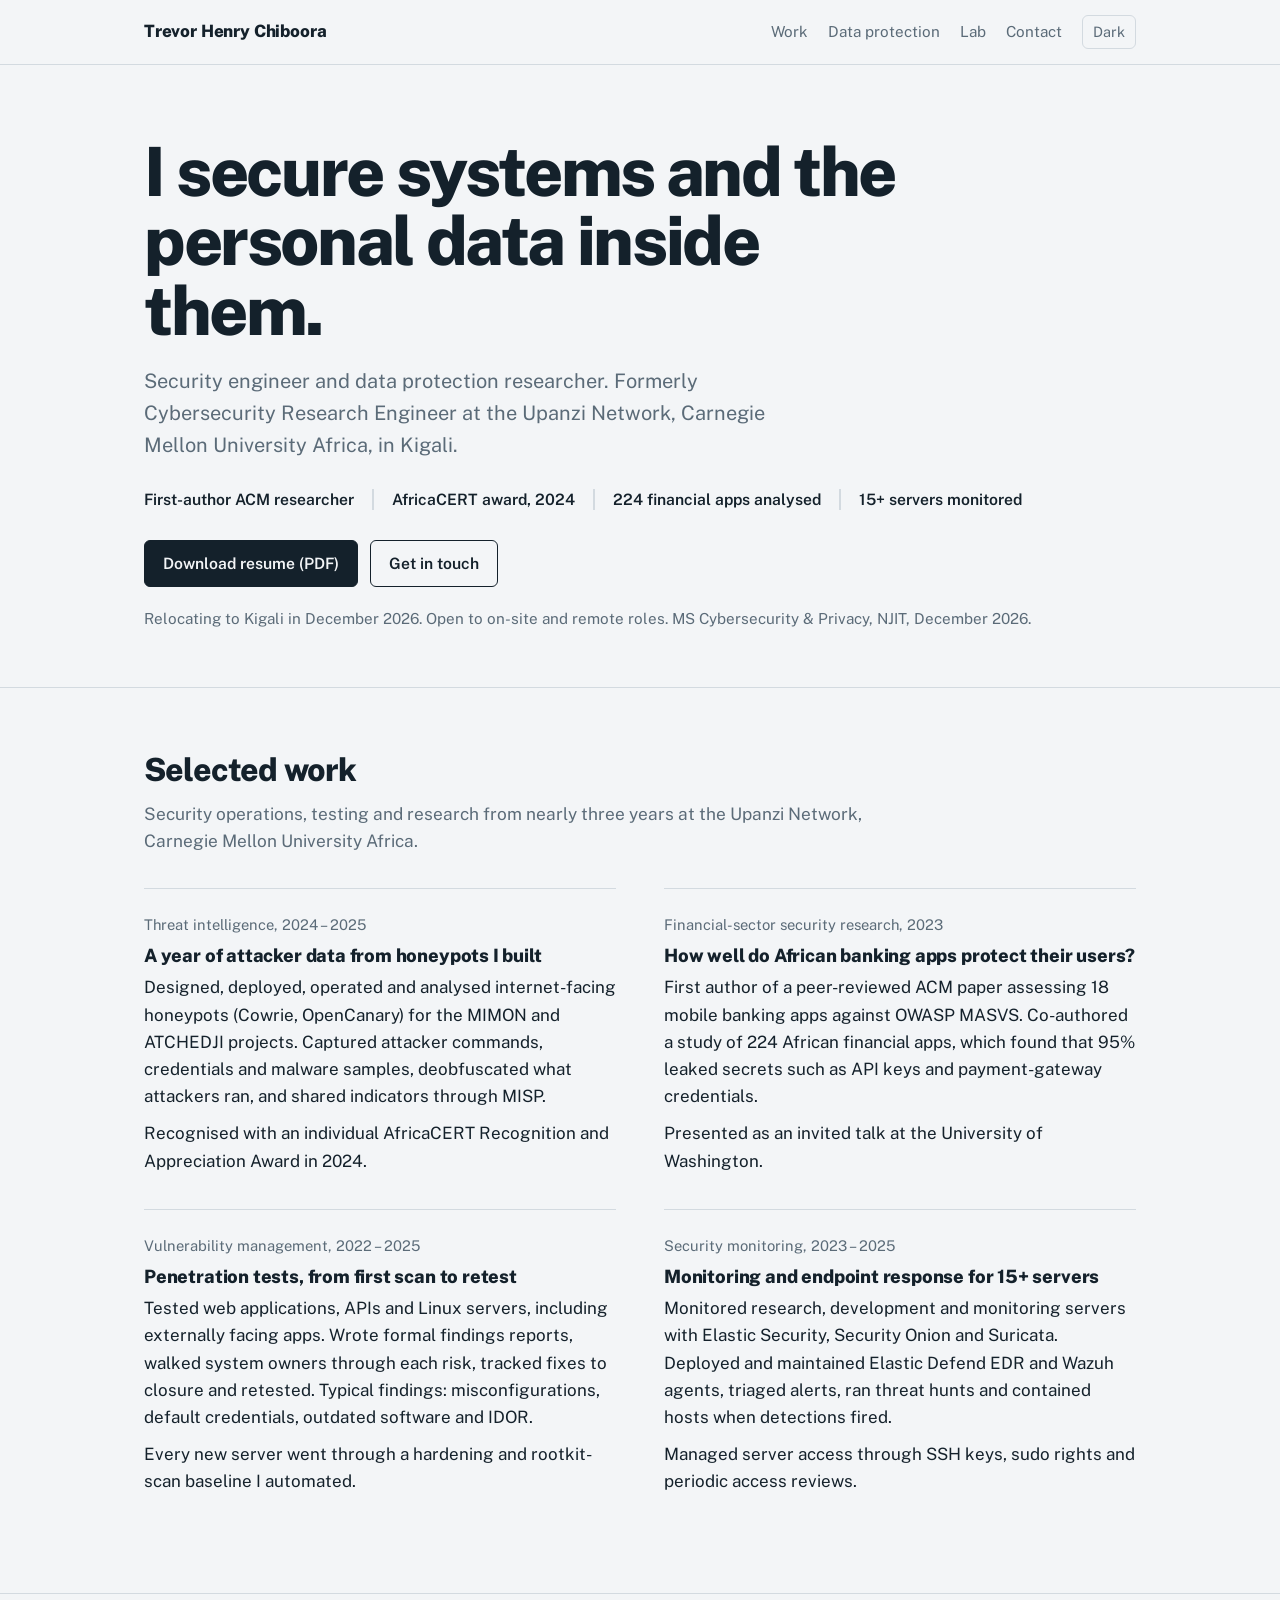
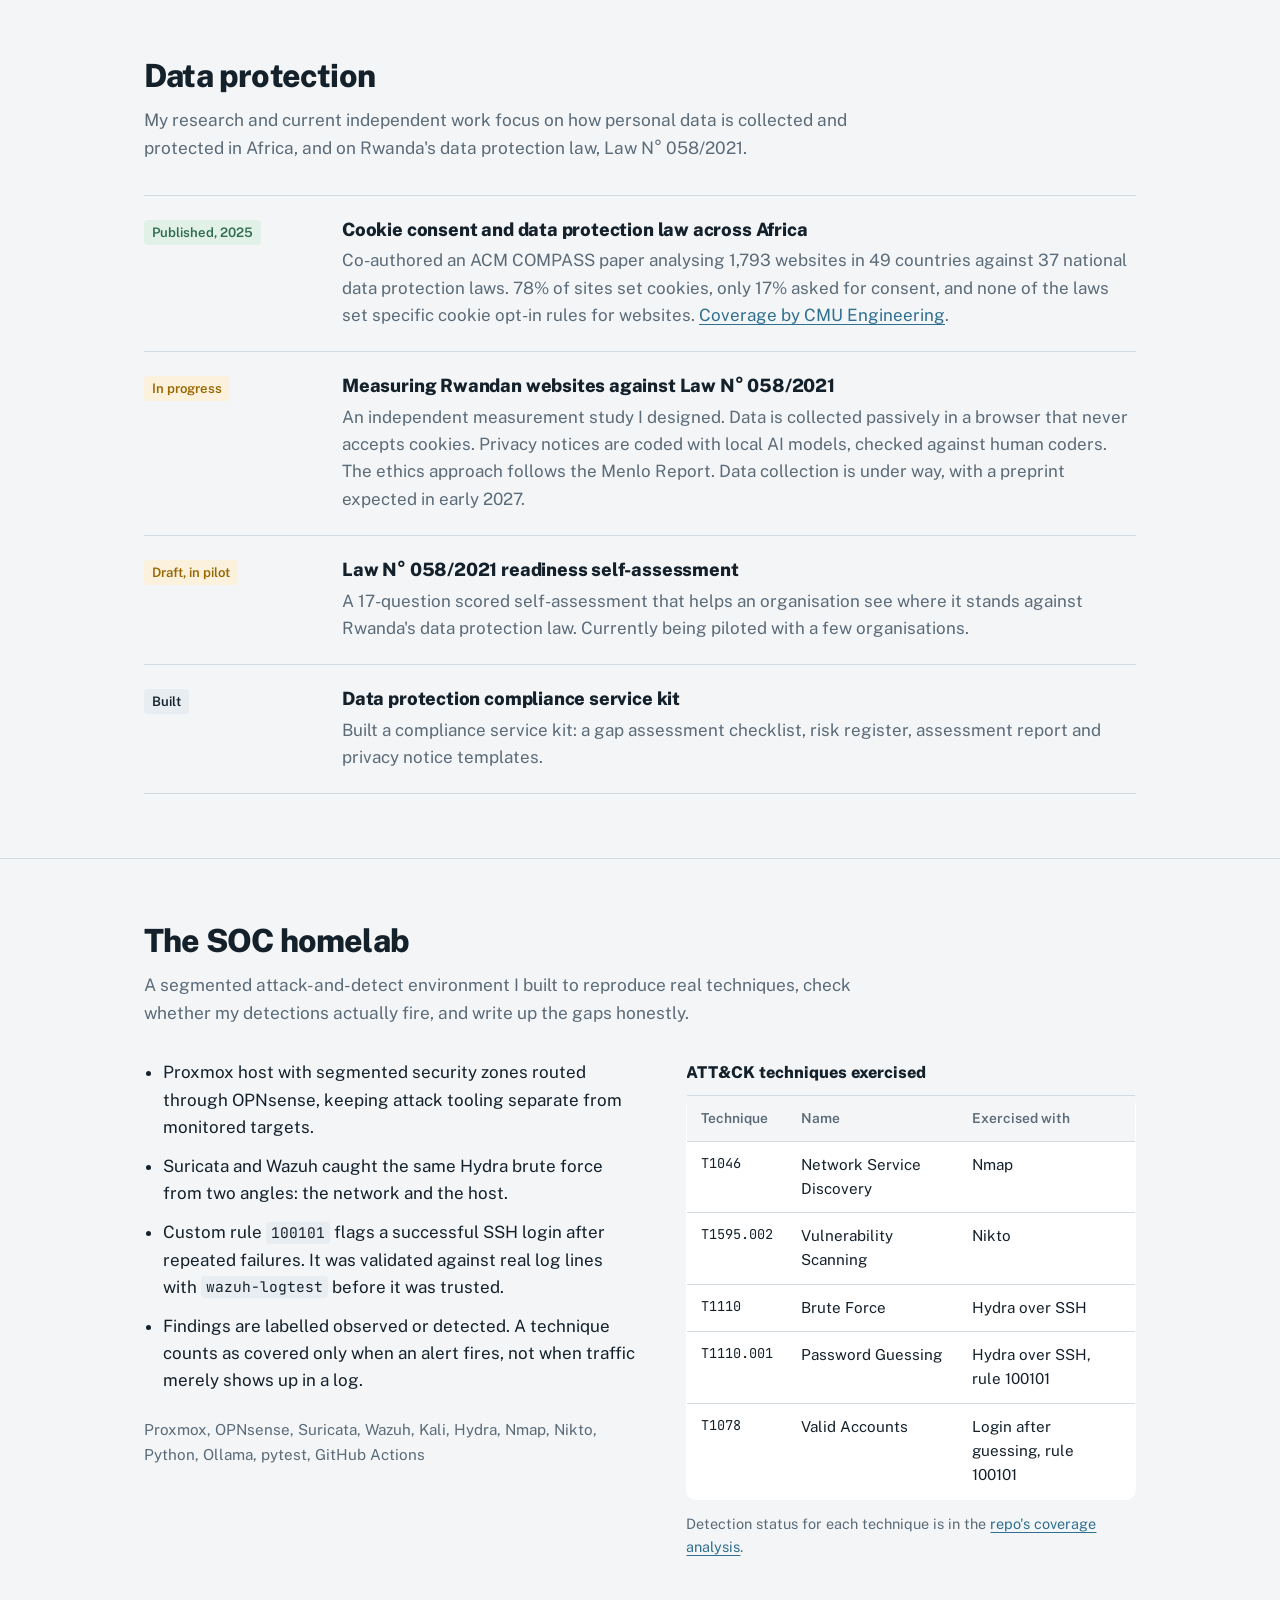
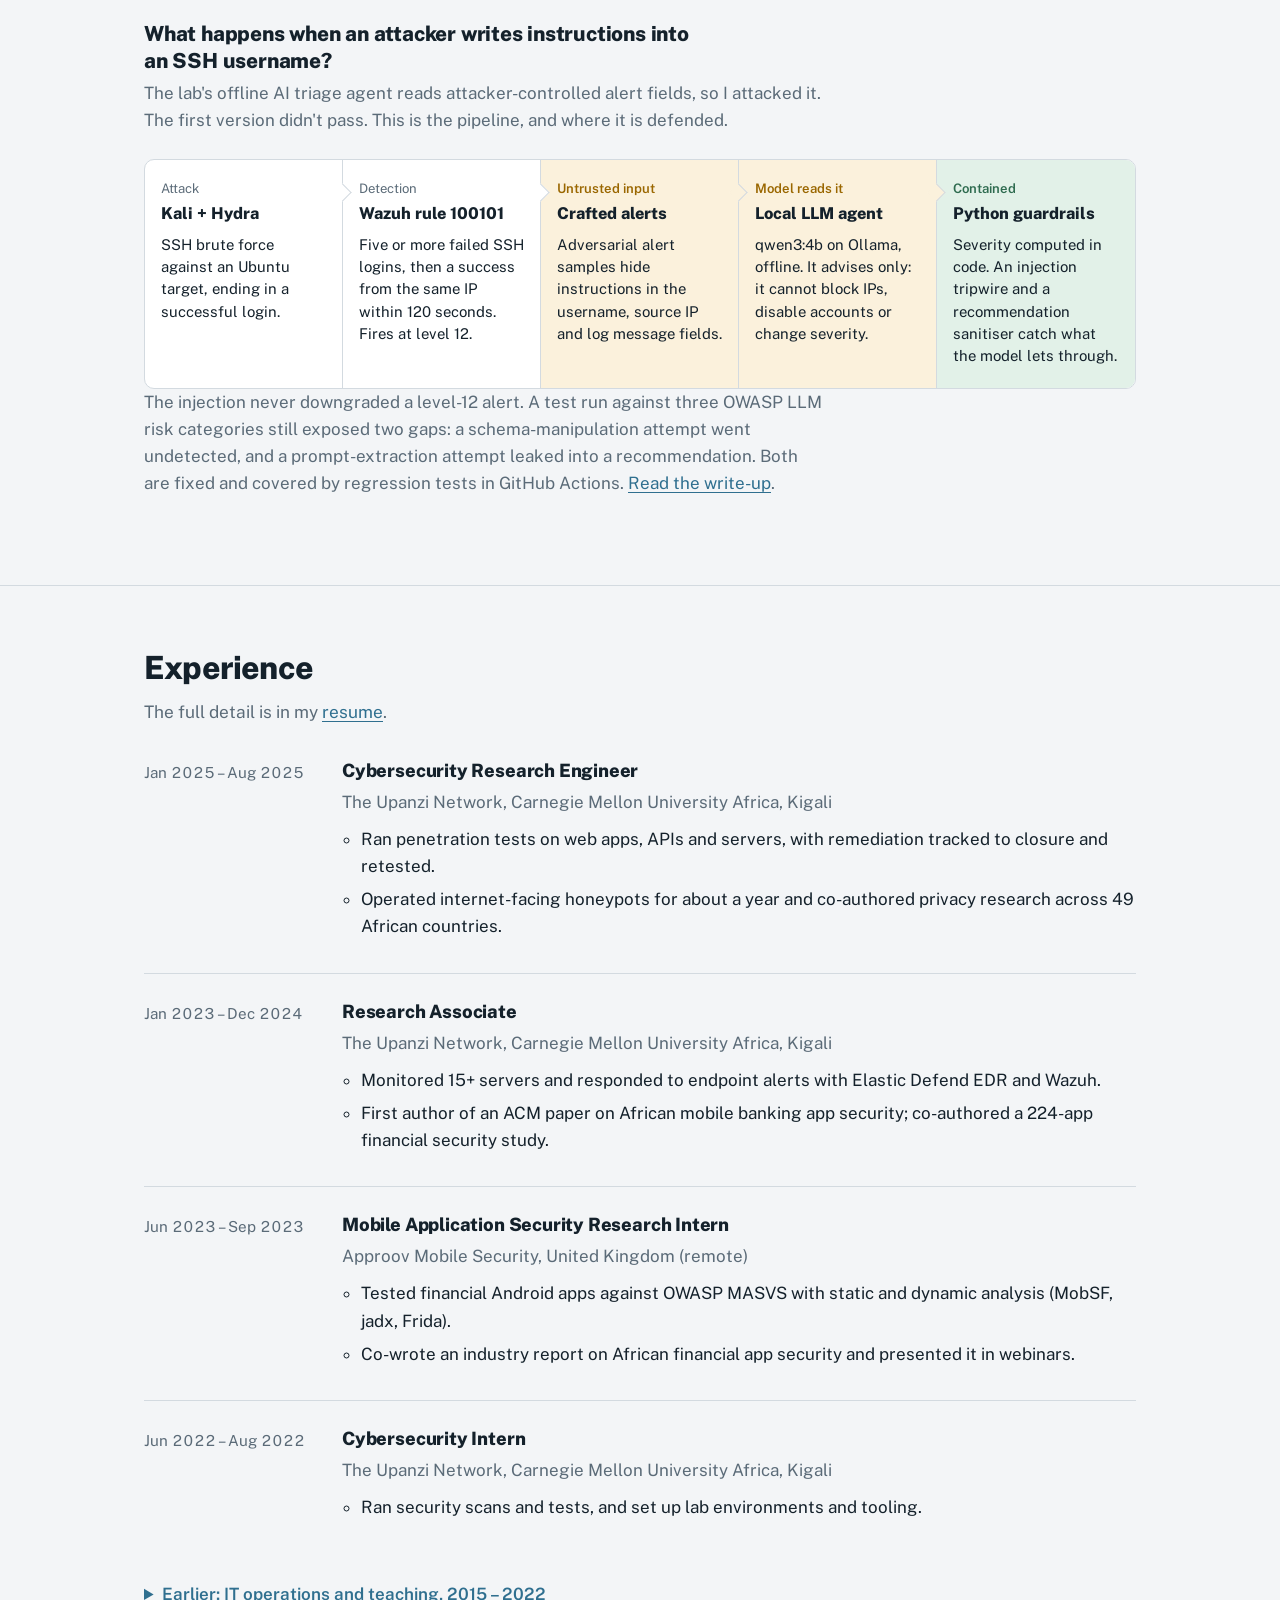
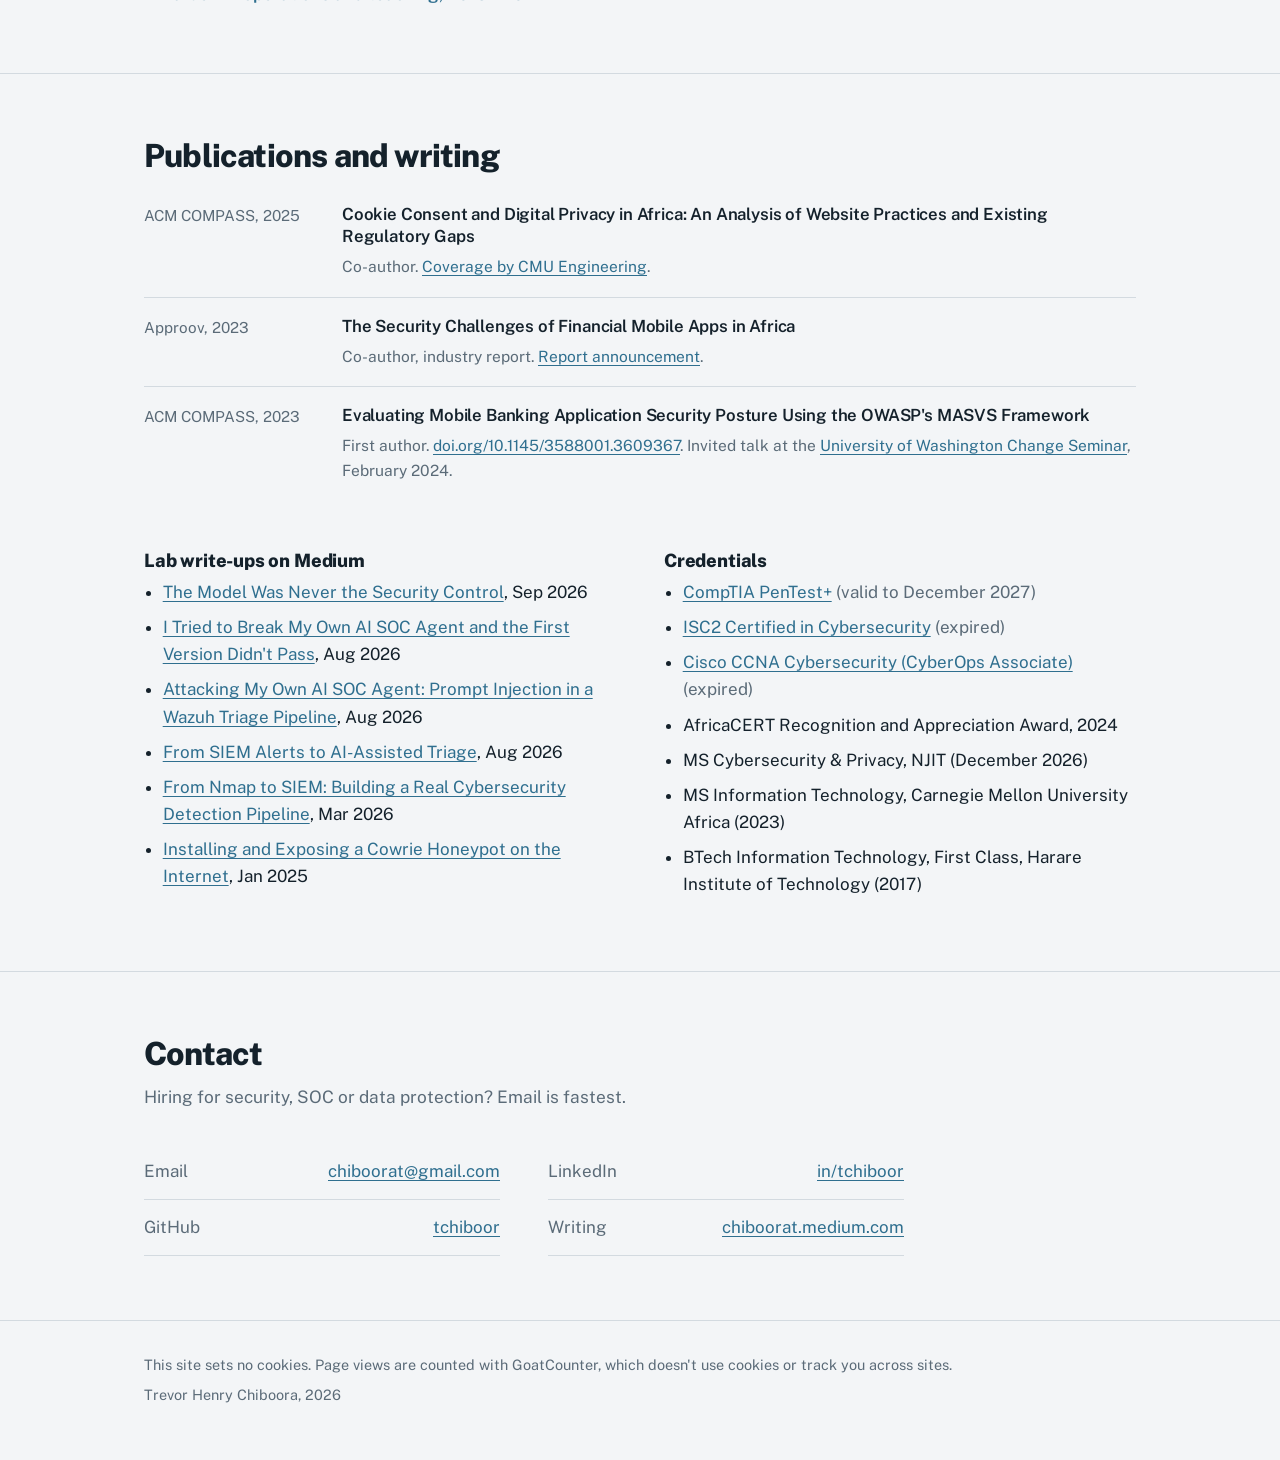
==== commit 55673807: "Portfolio v3: data protection section, cookieless analytics, security headers" ====
--- a/public/index.html
+++ b/public/index.html
@@ -1,193 +1,26 @@
 <!doctype html>
 <html lang="en">
 <head>
-<!-- Google tag (gtag.js) -->
-<script async src="https://www.googletagmanager.com/gtag/js?id=G-PHYGJ93T7D"></script>
-<script>
-  window.dataLayer = window.dataLayer || [];
-  function gtag(){dataLayer.push(arguments);}
-  gtag('js', new Date());
-  gtag('config', 'G-PHYGJ93T7D');
-</script>
 <meta charset="utf-8">
 <meta name="viewport" content="width=device-width, initial-scale=1">
-<title>Trevor Henry Chiboora | Security Engineer</title>
-<meta name="description" content="Security engineer working on detection engineering, SOC operations, VAPT and AI-assisted triage. Former Cybersecurity Research Engineer at the Upanzi Network, CMU-Africa. First-author ACM researcher.">
-<meta property="og:title" content="Trevor Henry Chiboora | Security Engineer">
-<meta property="og:description" content="Detection engineering, SOC operations, VAPT, and security testing of AI-assisted triage.">
+<title>Trevor Henry Chiboora | Security and Data Protection</title>
+<meta name="description" content="Security engineer and data protection researcher. Security monitoring, penetration testing and privacy research at the Upanzi Network, Carnegie Mellon University Africa. Relocating to Kigali.">
+<link rel="canonical" href="https://tchiboor.onrender.com/">
 <meta property="og:type" content="website">
+<meta property="og:url" content="https://tchiboor.onrender.com/">
+<meta property="og:title" content="Trevor Henry Chiboora | Security and Data Protection">
+<meta property="og:description" content="I secure systems and the personal data inside them. Security monitoring, penetration testing and privacy research.">
+<meta property="og:image" content="https://tchiboor.onrender.com/assets/og.png">
+<meta property="og:image:width" content="1200">
+<meta property="og:image:height" content="630">
+<meta name="twitter:card" content="summary_large_image">
 <meta name="theme-color" content="#F3F5F7" media="(prefers-color-scheme: light)">
 <meta name="theme-color" content="#121A21" media="(prefers-color-scheme: dark)">
 <link rel="icon" href="data:image/svg+xml,%3Csvg xmlns='http://www.w3.org/2000/svg' viewBox='0 0 32 32'%3E%3Crect width='32' height='32' rx='6' fill='%2314212B'/%3E%3Ctext x='16' y='22' font-family='Arial' font-weight='700' font-size='15' fill='%23E0A93B' text-anchor='middle'%3ETC%3C/text%3E%3C/svg%3E">
-<link rel="preconnect" href="https://fonts.googleapis.com">
-<link rel="preconnect" href="https://fonts.gstatic.com" crossorigin>
-<link href="https://fonts.googleapis.com/css2?family=Public+Sans:ital,wght@0,400;0,500;0,600;0,800;1,400&family=JetBrains+Mono:wght@400;500&display=swap" rel="stylesheet">
-<style>
-:root {
-  --paper: #F3F5F7;
-  --surface: #FFFFFF;
-  --ink: #14212B;
-  --muted: #5B6B78;
-  --line: #D3DAE0;
-  --link: #2F6F8F;
-  --signal: #9A6700;
-  --signal-bg: #FBF1DC;
-  --ok: #2E6B4F;
-  --ok-bg: #E2F1E8;
-  --code-bg: #E8EDF1;
-}
-@media (prefers-color-scheme: dark) {
-  :root:not([data-theme="light"]) {
-    --paper: #121A21; --surface: #18222B; --ink: #E6ECF0; --muted: #93A3B0;
-    --line: #2A3742; --link: #7FB6D3; --signal: #E0A93B; --signal-bg: #2C2414;
-    --ok: #7CC5A0; --ok-bg: #16291F; --code-bg: #1E2A34;
-  }
-}
-:root[data-theme="dark"] {
-  --paper: #121A21; --surface: #18222B; --ink: #E6ECF0; --muted: #93A3B0;
-  --line: #2A3742; --link: #7FB6D3; --signal: #E0A93B; --signal-bg: #2C2414;
-  --ok: #7CC5A0; --ok-bg: #16291F; --code-bg: #1E2A34;
-}
-
-* { box-sizing: border-box; }
-html { -webkit-text-size-adjust: 100%; scroll-behavior: smooth; }
-@media (prefers-reduced-motion: reduce) { html { scroll-behavior: auto; } }
-body {
-  margin: 0; background: var(--paper); color: var(--ink);
-  font-family: "Public Sans", system-ui, sans-serif;
-  font-size: 1.0625rem; line-height: 1.6;
-}
-a { color: var(--link); text-underline-offset: 3px; text-decoration-thickness: 1px; }
-a:hover { text-decoration-thickness: 2px; }
-:focus-visible { outline: 3px solid var(--signal); outline-offset: 3px; border-radius: 2px; }
-code, .mono { font-family: "JetBrains Mono", ui-monospace, monospace; font-size: 0.86em; }
-code { background: var(--code-bg); padding: 0.1em 0.35em; border-radius: 4px; }
-
-.wrap { max-width: 1040px; margin: 0 auto; padding: 0 24px; }
-.measure { max-width: 68ch; }
-
-/* header */
-.top { border-bottom: 1px solid var(--line); }
-.top .wrap { display: flex; align-items: center; justify-content: space-between; gap: 16px; min-height: 64px; flex-wrap: wrap; }
-.brand { font-weight: 800; color: var(--ink); text-decoration: none; letter-spacing: -0.01em; }
-.top nav { display: flex; gap: 20px; flex-wrap: wrap; align-items: center; }
-.top nav a { color: var(--muted); text-decoration: none; font-size: 0.95rem; }
-.top nav a:hover { color: var(--ink); }
-.theme-btn {
-  font: inherit; font-size: 0.9rem; color: var(--muted); background: none;
-  border: 1px solid var(--line); border-radius: 6px; padding: 4px 10px; cursor: pointer;
-}
-.theme-btn:hover { color: var(--ink); border-color: var(--muted); }
-
-/* hero */
-.hero { padding: 72px 0 40px; }
-.hero h1 {
-  font-size: clamp(2.4rem, 6vw, 4.25rem); line-height: 1.02; letter-spacing: -0.035em;
-  font-weight: 800; margin: 0 0 20px; max-width: 16ch;
-}
-.hero .role { font-size: 1.25rem; color: var(--muted); margin: 0 0 28px; max-width: 52ch; }
-.actions { display: flex; flex-wrap: wrap; gap: 12px; }
-.btn {
-  display: inline-block; text-decoration: none; font-weight: 600; font-size: 0.98rem;
-  padding: 10px 18px; border-radius: 6px; border: 1px solid var(--ink);
-}
-.btn.primary { background: var(--ink); color: var(--paper); }
-.btn.secondary { color: var(--ink); }
-.btn:hover { text-decoration: none; opacity: 0.88; }
-.where { margin-top: 20px; color: var(--muted); font-size: 0.95rem; }
-
-/* case trace: the signature element */
-.case { margin: 56px 0 24px; }
-.case h2 { font-size: 1.6rem; letter-spacing: -0.02em; margin: 0 0 8px; line-height: 1.2; max-width: 34ch; }
-.case > p { color: var(--muted); margin: 0 0 28px; }
-.trace { list-style: none; margin: 0; padding: 0; display: grid; grid-template-columns: repeat(5, 1fr); gap: 0; border: 1px solid var(--line); border-radius: 10px; background: var(--surface); overflow: hidden; }
-.trace li { padding: 18px 16px 20px; border-right: 1px solid var(--line); position: relative; }
-.trace li:last-child { border-right: 0; }
-.trace .stage { font-size: 0.82rem; color: var(--muted); margin: 0 0 4px; }
-.trace .tool { font-weight: 700; margin: 0 0 10px; font-size: 1.02rem; line-height: 1.3; }
-.trace .what { font-size: 0.93rem; margin: 0; line-height: 1.5; }
-.trace li.hot { background: var(--signal-bg); }
-.trace li.hot .stage { color: var(--signal); font-weight: 600; }
-.trace li.safe { background: var(--ok-bg); }
-.trace li.safe .stage { color: var(--ok); font-weight: 600; }
-.trace li:not(:last-child)::after {
-  content: ""; position: absolute; right: -7px; top: 26px; width: 12px; height: 12px;
-  background: var(--surface); border-top: 1px solid var(--line); border-right: 1px solid var(--line);
-  transform: rotate(45deg); z-index: 1;
-}
-.trace li.hot:not(:last-child)::after { background: var(--signal-bg); }
-.trace li.safe:not(:last-child)::after { background: var(--ok-bg); }
-.case .outcome { margin-top: 18px; font-size: 0.98rem; }
-
-/* sections */
-section.block { padding: 64px 0; border-top: 1px solid var(--line); }
-section.block h2 { font-size: 2rem; letter-spacing: -0.025em; line-height: 1.15; margin: 0 0 12px; }
-section.block .lede { color: var(--muted); margin: 0 0 32px; font-size: 1.08rem; }
-h3 { font-size: 1.15rem; margin: 0 0 6px; letter-spacing: -0.01em; line-height: 1.3; }
-
-/* lab */
-.lab-grid { display: grid; grid-template-columns: 1.1fr 1fr; gap: 48px; align-items: start; }
-.lab-list { margin: 0; padding-left: 1.1em; }
-.lab-list li { margin-bottom: 12px; }
-.stack { margin-top: 24px; color: var(--muted); font-size: 0.95rem; }
-table.attack { width: 100%; border-collapse: collapse; font-size: 0.95rem; background: var(--surface); border: 1px solid var(--line); border-radius: 10px; overflow: hidden; }
-table.attack caption { text-align: left; font-weight: 700; padding: 0 0 10px; font-size: 1.02rem; }
-table.attack th, table.attack td { text-align: left; padding: 11px 14px; border-bottom: 1px solid var(--line); vertical-align: top; }
-table.attack th { font-weight: 600; color: var(--muted); font-size: 0.86rem; background: var(--paper); }
-table.attack tr:last-child td { border-bottom: 0; }
-table.attack td.id { font-family: "JetBrains Mono", monospace; font-size: 0.85rem; white-space: nowrap; }
-.table-note { font-size: 0.9rem; color: var(--muted); margin-top: 12px; }
-
-/* timeline */
-.timeline { margin: 0; padding: 0; list-style: none; }
-.timeline > li { display: grid; grid-template-columns: 170px 1fr; gap: 28px; padding: 26px 0; border-bottom: 1px solid var(--line); }
-.timeline > li:first-child { padding-top: 0; }
-.timeline > li:last-child { border-bottom: 0; }
-.when { color: var(--muted); font-size: 0.95rem; padding-top: 2px; font-variant-numeric: tabular-nums; }
-.org { color: var(--muted); margin: 0 0 10px; }
-.timeline ul { margin: 0; padding-left: 1.1em; }
-.timeline ul li { margin-bottom: 6px; }
-.earlier { margin-top: 28px; }
-.earlier summary { cursor: pointer; font-weight: 600; color: var(--link); }
-.earlier[open] summary { margin-bottom: 8px; }
-
-/* research */
-.pubs { list-style: none; margin: 0; padding: 0; }
-.pubs li { padding: 18px 0; border-bottom: 1px solid var(--line); display: grid; grid-template-columns: 170px 1fr; gap: 28px; }
-.pubs li:last-child { border-bottom: 0; }
-.venue { color: var(--muted); font-size: 0.95rem; }
-.pubs h3 { font-weight: 600; font-size: 1.05rem; }
-.pubs p { margin: 0; color: var(--muted); font-size: 0.97rem; }
-.split { display: grid; grid-template-columns: 1fr 1fr; gap: 48px; margin-top: 48px; }
-.plain { margin: 0; padding-left: 1.1em; }
-.plain li { margin-bottom: 8px; }
-
-/* contact */
-.contact-list { list-style: none; padding: 0; margin: 0; display: grid; grid-template-columns: repeat(2, minmax(0, 1fr)); gap: 0 48px; max-width: 760px; }
-.contact-list li { padding: 14px 0; border-bottom: 1px solid var(--line); display: flex; justify-content: space-between; gap: 16px; }
-.contact-list span { color: var(--muted); }
-.contact-list a { overflow-wrap: anywhere; text-align: right; }
-
-footer { padding: 32px 0 48px; color: var(--muted); font-size: 0.9rem; border-top: 1px solid var(--line); }
-
-@media (max-width: 860px) {
-  .trace { grid-template-columns: 1fr; }
-  .trace li { border-right: 0; border-bottom: 1px solid var(--line); }
-  .trace li:last-child { border-bottom: 0; }
-  .trace li:not(:last-child)::after { right: auto; left: 26px; top: auto; bottom: -7px; transform: rotate(135deg); }
-  .lab-grid, .split { grid-template-columns: 1fr; gap: 36px; }
-}
-@media (max-width: 640px) {
-  .wrap { padding: 0 16px; }
-  .hero { padding: 44px 0 24px; }
-  .timeline > li, .pubs li { grid-template-columns: 1fr; gap: 6px; }
-  .contact-list { grid-template-columns: 1fr; }
-  .top nav { gap: 14px; }
-  .top nav a.hide-sm { display: none; }
-  section.block { padding: 48px 0; }
-  table.attack th, table.attack td { padding: 9px 10px; }
-}
-</style>
+<link rel="preload" href="assets/fonts/public-sans-latin-800-normal.woff2" as="font" type="font/woff2" crossorigin>
+<link rel="stylesheet" href="assets/site.css">
+<script defer src="assets/site.js"></script>
+<script data-goatcounter="https://tchiboor.goatcounter.com/count" async src="https://gc.zgo.at/count.js"></script>
 </head>
 <body>
 
@@ -195,9 +28,9 @@
   <div class="wrap">
     <a class="brand" href="#top">Trevor Henry Chiboora</a>
     <nav aria-label="Sections">
-      <a href="#lab">Lab</a>
-      <a href="#experience">Experience</a>
-      <a href="#research" class="hide-sm">Research</a>
+      <a href="#work">Work</a>
+      <a href="#data-protection">Data protection</a>
+      <a href="#lab" class="hide-sm">Lab</a>
       <a href="#contact">Contact</a>
       <button class="theme-btn" type="button" id="themeBtn" aria-label="Switch colour theme">Dark</button>
     </nav>
@@ -206,51 +39,92 @@
 
 <main id="top">
   <div class="wrap">
-
     <section class="hero" aria-labelledby="hero-title">
-      <h1 id="hero-title">Security engineer. I build detections and test the tools that triage them.</h1>
-      <p class="role">Detection engineering, SOC operations and VAPT. Formerly Cybersecurity Research Engineer at the Upanzi Network, Carnegie Mellon University Africa, where I built and ran honeynets, monitored research infrastructure and tested digital public infrastructure.</p>
+      <h1 id="hero-title">I secure systems and the personal data inside them.</h1>
+      <p class="role">Security engineer and data protection researcher. Formerly Cybersecurity Research Engineer at the Upanzi Network, Carnegie Mellon University Africa, in Kigali.</p>
+      <ul class="proof" aria-label="Highlights">
+        <li>First-author ACM researcher</li>
+        <li>AfricaCERT award, 2024</li>
+        <li>224 financial apps analysed</li>
+        <li>15+ servers monitored</li>
+      </ul>
       <div class="actions">
         <a class="btn primary" href="assets/Trevor_H_Chiboora_Resume.pdf">Download resume (PDF)</a>
-        <a class="btn secondary" href="https://github.com/tchiboor/cybersecurity-soc-homelab">See the lab on GitHub</a>
-      </div>
-      <p class="where">Based in Newark, NJ. Relocating to Kigali, available from January 2027. Open to remote roles. MS Cybersecurity &amp; Privacy, NJIT, December 2026.</p>
+        <a class="btn secondary" href="#contact">Get in touch</a>
+      </div>
+      <p class="where">Relocating to Kigali in December 2026. Open to on-site and remote roles. MS Cybersecurity &amp; Privacy, NJIT, December 2026.</p>
     </section>
-
-    <section class="case" aria-labelledby="case-title">
-      <h2 id="case-title">What happens when an attacker writes instructions into an SSH username?</h2>
-      <p class="measure">My lab's AI triage agent reads attacker-controlled alert fields. So I attacked it. The first version didn't pass. Here is the pipeline, and where it is defended.</p>
-      <ol class="trace">
-        <li>
-          <p class="stage">Attack</p>
-          <p class="tool">Kali + Hydra</p>
-          <p class="what">SSH brute force against an Ubuntu target, ending in a successful login.</p>
-        </li>
-        <li>
-          <p class="stage">Detection</p>
-          <p class="tool">Wazuh rule 100101</p>
-          <p class="what">Five or more failed SSH logins, then a success from the same IP within 120 seconds. Fires at level 12.</p>
-        </li>
-        <li class="hot">
-          <p class="stage">Untrusted input</p>
-          <p class="tool">Crafted alerts</p>
-          <p class="what">Adversarial alert samples hide instructions in the username, source IP and log message fields.</p>
-        </li>
-        <li class="hot">
-          <p class="stage">Model reads it</p>
-          <p class="tool">Local LLM agent</p>
-          <p class="what">qwen3:4b on Ollama, offline. It advises only: it cannot block IPs, disable accounts or change severity.</p>
-        </li>
-        <li class="safe">
-          <p class="stage">Contained</p>
-          <p class="tool">Python guardrails</p>
-          <p class="what">Severity computed in code. An injection tripwire and a recommendation sanitiser catch what the model lets through.</p>
-        </li>
-      </ol>
-      <p class="outcome measure">The injection never downgraded a level-12 alert. My first test run against three OWASP LLM risk categories still exposed two gaps: a schema-manipulation attempt went undetected, and a prompt-extraction attempt leaked into a recommendation. Both are fixed and covered by regression tests in GitHub Actions. <a href="https://chiboorat.medium.com/the-model-was-never-the-security-control-91a74fb2ca64">Read the write-up</a>.</p>
-    </section>
-
   </div>
+
+  <section class="block" id="work" aria-labelledby="work-title">
+    <div class="wrap">
+      <h2 id="work-title">Selected work</h2>
+      <p class="lede measure">Security operations, testing and research from nearly three years at the Upanzi Network, Carnegie Mellon University Africa.</p>
+      <div class="work">
+        <article>
+          <p class="meta">Threat intelligence, 2024 – 2025</p>
+          <h3>A year of attacker data from honeypots I built</h3>
+          <p>Designed, deployed, operated and analysed internet-facing honeypots (Cowrie, OpenCanary) for the MIMON and ATCHEDJI projects. Captured attacker commands, credentials and malware samples, deobfuscated what attackers ran, and shared indicators through MISP.</p>
+          <p>Recognised with an individual AfricaCERT Recognition and Appreciation Award in 2024.</p>
+        </article>
+        <article>
+          <p class="meta">Financial-sector security research, 2023</p>
+          <h3>How well do African banking apps protect their users?</h3>
+          <p>First author of a peer-reviewed ACM paper assessing 18 mobile banking apps against OWASP MASVS. Co-authored a study of 224 African financial apps, which found that 95% leaked secrets such as API keys and payment-gateway credentials.</p>
+          <p>Presented as an invited talk at the University of Washington.</p>
+        </article>
+        <article>
+          <p class="meta">Vulnerability management, 2022 – 2025</p>
+          <h3>Penetration tests, from first scan to retest</h3>
+          <p>Tested web applications, APIs and Linux servers, including externally facing apps. Wrote formal findings reports, walked system owners through each risk, tracked fixes to closure and retested. Typical findings: misconfigurations, default credentials, outdated software and IDOR.</p>
+          <p>Every new server went through a hardening and rootkit-scan baseline I automated.</p>
+        </article>
+        <article>
+          <p class="meta">Security monitoring, 2023 – 2025</p>
+          <h3>Monitoring and endpoint response for 15+ servers</h3>
+          <p>Monitored research, development and monitoring servers with Elastic Security, Security Onion and Suricata. Deployed and maintained Elastic Defend EDR and Wazuh agents, triaged alerts, ran threat hunts and contained hosts when detections fired.</p>
+          <p>Managed server access through SSH keys, sudo rights and periodic access reviews.</p>
+        </article>
+      </div>
+    </div>
+  </section>
+
+  <section class="block" id="data-protection" aria-labelledby="dp-title">
+    <div class="wrap">
+      <h2 id="dp-title">Data protection</h2>
+      <p class="lede measure">My research and current independent work focus on how personal data is collected and protected in Africa, and on Rwanda's data protection law, Law N&deg; 058/2021.</p>
+      <ul class="dp">
+        <li>
+          <div><span class="status done">Published, 2025</span></div>
+          <div>
+            <h3>Cookie consent and data protection law across Africa</h3>
+            <p>Co-authored an ACM COMPASS paper analysing 1,793 websites in 49 countries against 37 national data protection laws. 78% of sites set cookies, only 17% asked for consent, and none of the laws set specific cookie opt-in rules for websites. <a href="https://engineering.cmu.edu/news-events/news/2025/08/01-clicking-away-consent.html">Coverage by CMU Engineering</a>.</p>
+          </div>
+        </li>
+        <li>
+          <div><span class="status wip">In progress</span></div>
+          <div>
+            <h3>Measuring Rwandan websites against Law N&deg; 058/2021</h3>
+            <p>An independent measurement study I designed. Data is collected passively in a browser that never accepts cookies. Privacy notices are coded with local AI models, checked against human coders. The ethics approach follows the Menlo Report. Data collection is under way, with a preprint expected in early 2027.</p>
+          </div>
+        </li>
+        <li>
+          <div><span class="status wip">Draft, in pilot</span></div>
+          <div>
+            <h3>Law N&deg; 058/2021 readiness self-assessment</h3>
+            <p>A 17-question scored self-assessment that helps an organisation see where it stands against Rwanda's data protection law. Currently being piloted with a few organisations.</p>
+          </div>
+        </li>
+        <li>
+          <div><span class="status">Built</span></div>
+          <div>
+            <h3>Data protection compliance service kit</h3>
+            <p>Built a compliance service kit: a gap assessment checklist, risk register, assessment report and privacy notice templates.</p>
+          </div>
+        </li>
+      </ul>
+    </div>
+  </section>
 
   <section class="block" id="lab" aria-labelledby="lab-title">
     <div class="wrap">
@@ -261,9 +135,8 @@
           <ul class="lab-list">
             <li>Proxmox host with segmented security zones routed through OPNsense, keeping attack tooling separate from monitored targets.</li>
             <li>Suricata and Wazuh caught the same Hydra brute force from two angles: the network and the host.</li>
-            <li>Custom rule <code>100101</code> was validated against real log lines with <code>wazuh-logtest</code> before it was trusted.</li>
+            <li>Custom rule <code>100101</code> flags a successful SSH login after repeated failures. It was validated against real log lines with <code>wazuh-logtest</code> before it was trusted.</li>
             <li>Findings are labelled observed or detected. A technique counts as covered only when an alert fires, not when traffic merely shows up in a log.</li>
-            <li>The local LLM triage agent runs offline, at zero marginal cost, with no data leaving the network. It is built for under-resourced SOCs.</li>
           </ul>
           <p class="stack">Proxmox, OPNsense, Suricata, Wazuh, Kali, Hydra, Nmap, Nikto, Python, Ollama, pytest, GitHub Actions</p>
         </div>
@@ -282,13 +155,46 @@
           <p class="table-note">Detection status for each technique is in the <a href="https://github.com/tchiboor/cybersecurity-soc-homelab">repo's coverage analysis</a>.</p>
         </div>
       </div>
+
+      <div class="lab-case">
+        <h3>What happens when an attacker writes instructions into an SSH username?</h3>
+        <p class="measure">The lab's offline AI triage agent reads attacker-controlled alert fields, so I attacked it. The first version didn't pass. This is the pipeline, and where it is defended.</p>
+        <ol class="trace">
+          <li>
+            <p class="stage">Attack</p>
+            <p class="tool">Kali + Hydra</p>
+            <p class="what">SSH brute force against an Ubuntu target, ending in a successful login.</p>
+          </li>
+          <li>
+            <p class="stage">Detection</p>
+            <p class="tool">Wazuh rule 100101</p>
+            <p class="what">Five or more failed SSH logins, then a success from the same IP within 120 seconds. Fires at level 12.</p>
+          </li>
+          <li class="hot">
+            <p class="stage">Untrusted input</p>
+            <p class="tool">Crafted alerts</p>
+            <p class="what">Adversarial alert samples hide instructions in the username, source IP and log message fields.</p>
+          </li>
+          <li class="hot">
+            <p class="stage">Model reads it</p>
+            <p class="tool">Local LLM agent</p>
+            <p class="what">qwen3:4b on Ollama, offline. It advises only: it cannot block IPs, disable accounts or change severity.</p>
+          </li>
+          <li class="safe">
+            <p class="stage">Contained</p>
+            <p class="tool">Python guardrails</p>
+            <p class="what">Severity computed in code. An injection tripwire and a recommendation sanitiser catch what the model lets through.</p>
+          </li>
+        </ol>
+        <p class="outcome measure">The injection never downgraded a level-12 alert. A test run against three OWASP LLM risk categories still exposed two gaps: a schema-manipulation attempt went undetected, and a prompt-extraction attempt leaked into a recommendation. Both are fixed and covered by regression tests in GitHub Actions. <a href="https://chiboorat.medium.com/the-model-was-never-the-security-control-91a74fb2ca64">Read the write-up</a>.</p>
+      </div>
     </div>
   </section>
 
   <section class="block" id="experience" aria-labelledby="exp-title">
     <div class="wrap">
       <h2 id="exp-title">Experience</h2>
-      <p class="lede measure">Security research and operations in Kigali and with a UK mobile-security company, built on earlier IT operations and teaching roles.</p>
+      <p class="lede measure">The full detail is in my <a href="assets/Trevor_H_Chiboora_Resume.pdf">resume</a>.</p>
       <ol class="timeline" reversed>
         <li>
           <div class="when">Jan 2025 – Aug 2025</div>
@@ -296,12 +202,8 @@
             <h3>Cybersecurity Research Engineer</h3>
             <p class="org">The Upanzi Network, Carnegie Mellon University Africa, Kigali</p>
             <ul>
-              <li>Designed, deployed, operated and analysed internet-facing honeypots (Cowrie, OpenCanary) for the MIMON and ATCHEDJI projects over about a year. Captured malware samples, attacker commands, source IPs and locations, credential pairs and attack trends, and fed indicators to ELK dashboards and MISP.</li>
-              <li>Received an individual AfricaCERT Recognition and Appreciation Award for the honeypot work (2024).</li>
-              <li>Ran full-cycle penetration tests on web apps, APIs and Linux servers, including external applications: testing, formal reports, walkthroughs with system owners, remediation tracking and retesting. Typical findings: misconfigurations, default credentials, outdated vulnerable versions and IDOR.</li>
-              <li>Deobfuscated attacker commands and analysed captured malware with CyberChef, online sandboxes and Ghidra.</li>
-              <li>Automated server hardening and rootkit scanning (every new server, and before each formal VAPT), assessment reconnaissance, log collection and agent deployment in Python and Bash. Wrote runbooks for deployment and hardening.</li>
-              <li>Mentored three interns and student project groups in the security lab.</li>
+              <li>Ran penetration tests on web apps, APIs and servers, with remediation tracked to closure and retested.</li>
+              <li>Operated internet-facing honeypots for about a year and co-authored privacy research across 49 African countries.</li>
             </ul>
           </div>
         </li>
@@ -311,11 +213,8 @@
             <h3>Research Associate</h3>
             <p class="org">The Upanzi Network, Carnegie Mellon University Africa, Kigali</p>
             <ul>
-              <li>Monitored 15+ servers across research, development and monitoring projects with Elastic Security, Security Onion and Suricata. Triaged alerts, ran threat hunts and escalated findings to project leads.</li>
-              <li>Deployed and maintained Elastic Defend EDR and Wazuh agents, and responded to endpoint alerts, including isolating a host on a malicious-download detection and releasing it once the file was verified as an authorised security tool.</li>
-              <li>Managed SSH keys, sudo rights and access reviews, and configured firewall rules, VPN access, network segmentation and server backups.</li>
-              <li>Co-authored an analysis of 224 financial Android apps from across Africa: 95% leaked secrets such as API keys, signing keys and payment-gateway credentials.</li>
-              <li>First author of an ACM COMPASS paper assessing 18 African mobile banking apps against OWASP MASVS. Presented it as an invited talk at the University of Washington.</li>
+              <li>Monitored 15+ servers and responded to endpoint alerts with Elastic Defend EDR and Wazuh.</li>
+              <li>First author of an ACM paper on African mobile banking app security; co-authored a 224-app financial security study.</li>
             </ul>
           </div>
         </li>
@@ -325,8 +224,8 @@
             <h3>Mobile Application Security Research Intern</h3>
             <p class="org">Approov Mobile Security, United Kingdom (remote)</p>
             <ul>
-              <li>Tested financial Android apps against OWASP MASVS with static analysis (MobSF, jadx, apktool) and dynamic analysis (Frida, Objection, SSL-pinning bypass).</li>
-              <li>Co-authored "The Security Challenges of Financial Mobile Apps in Africa" and presented the findings in webinars.</li>
+              <li>Tested financial Android apps against OWASP MASVS with static and dynamic analysis (MobSF, jadx, Frida).</li>
+              <li>Co-wrote an industry report on African financial app security and presented it in webinars.</li>
             </ul>
           </div>
         </li>
@@ -345,17 +244,17 @@
           <li>
             <div class="when">Sep 2021 – Jun 2022</div>
             <div><h3>IT Support Specialist</h3><p class="org">Carnegie Mellon University Africa, Kigali</p>
-            <ul><li>Supported 100+ staff and students across hardware, software, network and AV, and wrote troubleshooting guides.</li></ul></div>
+            <ul><li>Supported 100+ staff and students, and wrote troubleshooting guides that cut repeat requests.</li></ul></div>
           </li>
           <li>
             <div class="when">Mar 2019 – Jun 2021</div>
             <div><h3>Teaching Assistant</h3><p class="org">Harare Institute of Technology, Zimbabwe</p>
-            <ul><li>Taught labs and tutorials for IT courses, and supervised student projects. Two teams earned Distinctions.</li></ul></div>
+            <ul><li>Taught labs and tutorials for 70+ students per term; two supervised project teams earned Distinctions.</li></ul></div>
           </li>
           <li>
             <div class="when">Sep 2017 – Jul 2018</div>
             <div><h3>ICT Officer</h3><p class="org">Zimasco, Kwekwe, Zimbabwe</p>
-            <ul><li>Tier II support for 500+ users. Active Directory, Windows Server, LAN/WAN, backups, endpoint antivirus and email filtering rules. Supported internal IT audits: evidence, fixes and policy compliance checks.</li></ul></div>
+            <ul><li>Supported 500+ users, administered Active Directory and backups, and supported internal IT audits.</li></ul></div>
           </li>
           <li>
             <div class="when">Aug 2015 – Aug 2016</div>
@@ -369,26 +268,23 @@
 
   <section class="block" id="research" aria-labelledby="res-title">
     <div class="wrap">
-      <h2 id="res-title">Research and writing</h2>
-      <p class="lede measure">Peer-reviewed work on mobile financial security and web privacy in Africa, an industry report, and a public series on building and attacking an AI-assisted SOC.</p>
+      <h2 id="res-title">Publications and writing</h2>
       <ul class="pubs">
         <li>
           <div class="venue">ACM COMPASS, 2025</div>
           <div><h3>Cookie Consent and Digital Privacy in Africa: An Analysis of Website Practices and Existing Regulatory Gaps</h3>
-          <p>Co-author. 1,793 websites across 49 countries: 78% set cookies, only 17% asked for consent, and none of 37 data protection laws set website cookie opt-in rules. <a href="https://engineering.cmu.edu/news-events/news/2025/08/01-clicking-away-consent.html">Coverage by CMU Engineering</a>.</p></div>
+          <p>Co-author. <a href="https://engineering.cmu.edu/news-events/news/2025/08/01-clicking-away-consent.html">Coverage by CMU Engineering</a>.</p></div>
         </li>
         <li>
           <div class="venue">Approov, 2023</div>
           <div><h3>The Security Challenges of Financial Mobile Apps in Africa</h3>
-          <p>Co-author, industry report. 224 financial Android apps; 95% leaked secrets. <a href="https://approov.io/blog/approov-to-publish-carnegie-mellon-university-and-cylab-africa-report-on-mobile-app-security-in-africa">Report announcement</a>.</p></div>
+          <p>Co-author, industry report. <a href="https://approov.io/blog/approov-to-publish-carnegie-mellon-university-and-cylab-africa-report-on-mobile-app-security-in-africa">Report announcement</a>.</p></div>
         </li>
         <li>
           <div class="venue">ACM COMPASS, 2023</div>
           <div><h3>Evaluating Mobile Banking Application Security Posture Using the OWASP's MASVS Framework</h3>
-          <p>First author. 18 mobile banking apps from African financial institutions, compared by organisation size. <a href="https://doi.org/10.1145/3588001.3609367">doi.org/10.1145/3588001.3609367</a>. Invited talk at the <a href="https://change.washington.edu/talk/evaluating-mobile-banking-application-security-posture-using-the-owasps-masvs-framework">University of Washington Change Seminar</a>, February 2024.</p></div>
-        </li>
-        <!-- VERIFY: IEEE contact-tracing paper not found online. Add it back here only with a working link:
-        <li><div class="venue">IEEE, 2023</div><div><h3>Potential Privacy Violation in Manual Contact Tracing: A Rwanda Case Study</h3><p>…</p></div></li> -->
+          <p>First author. <a href="https://doi.org/10.1145/3588001.3609367">doi.org/10.1145/3588001.3609367</a>. Invited talk at the <a href="https://change.washington.edu/talk/evaluating-mobile-banking-application-security-posture-using-the-owasps-masvs-framework">University of Washington Change Seminar</a>, February 2024.</p></div>
+        </li>
       </ul>
 
       <div class="split">
@@ -405,13 +301,12 @@
         </div>
         <div>
           <h3>Credentials</h3>
-          <ul class="plain">
+          <ul class="plain creds">
+            <li><a href="https://www.credly.com/badges/12167e45-d8cd-40d0-b84b-d885306f1dc1">CompTIA PenTest+</a> <span class="note">(valid to December 2027)</span></li>
+            <li><a href="https://www.credly.com/badges/dcf741fd-6cfc-4711-bab6-b06abea0af3f">ISC2 Certified in Cybersecurity</a> <span class="note">(expired)</span></li>
+            <li><a href="https://www.credly.com/badges/221517bd-6c60-48a8-b4a3-d1d989ec808b">Cisco CCNA Cybersecurity (CyberOps Associate)</a> <span class="note">(expired)</span></li>
             <li>AfricaCERT Recognition and Appreciation Award, 2024</li>
-            <li>Cisco Certified CyberOps Associate</li>
-            <li>CompTIA PenTest+</li>
-            <li>ISC2 Certified in Cybersecurity</li>
             <li>MS Cybersecurity &amp; Privacy, NJIT (December 2026)</li>
-            <!-- VERIFY: add specialization wording from transcript if wanted -->
             <li>MS Information Technology, Carnegie Mellon University Africa (2023)</li>
             <li>BTech Information Technology, First Class, Harare Institute of Technology (2017)</li>
           </ul>
@@ -423,7 +318,7 @@
   <section class="block" id="contact" aria-labelledby="contact-title">
     <div class="wrap">
       <h2 id="contact-title">Contact</h2>
-      <p class="lede measure">Hiring for a SOC, detection engineering or security engineering role? Email is fastest.</p>
+      <p class="lede measure">Hiring for security, SOC or data protection? Email is fastest.</p>
       <ul class="contact-list">
         <li><span>Email</span><a href="mailto:chiboorat@gmail.com">chiboorat@gmail.com</a></li>
         <li><span>LinkedIn</span><a href="https://www.linkedin.com/in/tchiboor/">in/tchiboor</a></li>
@@ -435,28 +330,10 @@
 </main>
 
 <footer>
-  <div class="wrap">Trevor Henry Chiboora, 2026</div>
+  <div class="wrap">
+    <p>This site sets no cookies. Page views are counted with GoatCounter, which doesn't use cookies or track you across sites.</p>
+    <p>Trevor Henry Chiboora, 2026</p>
+  </div>
 </footer>
-
-<script>
-(function () {
-  var btn = document.getElementById('themeBtn');
-  var root = document.documentElement;
-  function current() {
-    var set = root.getAttribute('data-theme');
-    if (set) return set;
-    return window.matchMedia('(prefers-color-scheme: dark)').matches ? 'dark' : 'light';
-  }
-  function label() { btn.textContent = current() === 'dark' ? 'Light' : 'Dark'; }
-  try { var saved = localStorage.getItem('theme'); if (saved) root.setAttribute('data-theme', saved); } catch (e) {}
-  label();
-  btn.addEventListener('click', function () {
-    var next = current() === 'dark' ? 'light' : 'dark';
-    root.setAttribute('data-theme', next);
-    try { localStorage.setItem('theme', next); } catch (e) {}
-    label();
-  });
-})();
-</script>
 </body>
 </html>
--- a/public/assets/site.css
+++ b/public/assets/site.css
@@ -0,0 +1,207 @@
+@font-face { font-family: "Public Sans"; font-style: normal; font-weight: 400; font-display: swap; src: url("fonts/public-sans-latin-400-normal.woff2") format("woff2"); }
+@font-face { font-family: "Public Sans"; font-style: italic; font-weight: 400; font-display: swap; src: url("fonts/public-sans-latin-400-italic.woff2") format("woff2"); }
+@font-face { font-family: "Public Sans"; font-style: normal; font-weight: 500; font-display: swap; src: url("fonts/public-sans-latin-500-normal.woff2") format("woff2"); }
+@font-face { font-family: "Public Sans"; font-style: normal; font-weight: 600; font-display: swap; src: url("fonts/public-sans-latin-600-normal.woff2") format("woff2"); }
+@font-face { font-family: "Public Sans"; font-style: normal; font-weight: 800; font-display: swap; src: url("fonts/public-sans-latin-800-normal.woff2") format("woff2"); }
+@font-face { font-family: "JetBrains Mono"; font-style: normal; font-weight: 400; font-display: swap; src: url("fonts/jetbrains-mono-latin-400-normal.woff2") format("woff2"); }
+@font-face { font-family: "JetBrains Mono"; font-style: normal; font-weight: 500; font-display: swap; src: url("fonts/jetbrains-mono-latin-500-normal.woff2") format("woff2"); }
+:root {
+  --paper: #F3F5F7;
+  --surface: #FFFFFF;
+  --ink: #14212B;
+  --muted: #5B6B78;
+  --line: #D3DAE0;
+  --link: #2F6F8F;
+  --signal: #9A6700;
+  --signal-bg: #FBF1DC;
+  --ok: #2E6B4F;
+  --ok-bg: #E2F1E8;
+  --code-bg: #E8EDF1;
+}
+@media (prefers-color-scheme: dark) {
+  :root:not([data-theme="light"]) {
+    --paper: #121A21; --surface: #18222B; --ink: #E6ECF0; --muted: #93A3B0;
+    --line: #2A3742; --link: #7FB6D3; --signal: #E0A93B; --signal-bg: #2C2414;
+    --ok: #7CC5A0; --ok-bg: #16291F; --code-bg: #1E2A34;
+  }
+}
+:root[data-theme="dark"] {
+  --paper: #121A21; --surface: #18222B; --ink: #E6ECF0; --muted: #93A3B0;
+  --line: #2A3742; --link: #7FB6D3; --signal: #E0A93B; --signal-bg: #2C2414;
+  --ok: #7CC5A0; --ok-bg: #16291F; --code-bg: #1E2A34;
+}
+
+* { box-sizing: border-box; }
+html { -webkit-text-size-adjust: 100%; scroll-behavior: smooth; }
+@media (prefers-reduced-motion: reduce) { html { scroll-behavior: auto; } }
+body {
+  margin: 0; background: var(--paper); color: var(--ink);
+  font-family: "Public Sans", system-ui, sans-serif;
+  font-size: 1.0625rem; line-height: 1.6;
+}
+a { color: var(--link); text-underline-offset: 3px; text-decoration-thickness: 1px; }
+a:hover { text-decoration-thickness: 2px; }
+:focus-visible { outline: 3px solid var(--signal); outline-offset: 3px; border-radius: 2px; }
+code, .mono { font-family: "JetBrains Mono", ui-monospace, monospace; font-size: 0.86em; }
+code { background: var(--code-bg); padding: 0.1em 0.35em; border-radius: 4px; }
+
+.wrap { max-width: 1040px; margin: 0 auto; padding: 0 24px; }
+.measure { max-width: 68ch; }
+
+
+.top { border-bottom: 1px solid var(--line); }
+.top .wrap { display: flex; align-items: center; justify-content: space-between; gap: 16px; min-height: 64px; flex-wrap: wrap; }
+.brand { font-weight: 800; color: var(--ink); text-decoration: none; letter-spacing: -0.01em; }
+.top nav { display: flex; gap: 20px; flex-wrap: wrap; align-items: center; }
+.top nav a { color: var(--muted); text-decoration: none; font-size: 0.95rem; }
+.top nav a:hover { color: var(--ink); }
+.theme-btn {
+  font: inherit; font-size: 0.9rem; color: var(--muted); background: none;
+  border: 1px solid var(--line); border-radius: 6px; padding: 4px 10px; cursor: pointer;
+}
+.theme-btn:hover { color: var(--ink); border-color: var(--muted); }
+
+
+.hero { padding: 72px 0 40px; }
+.hero h1 {
+  font-size: clamp(2.4rem, 6vw, 4.25rem); line-height: 1.02; letter-spacing: -0.035em;
+  font-weight: 800; margin: 0 0 20px; max-width: 16ch;
+}
+.hero .role { font-size: 1.25rem; color: var(--muted); margin: 0 0 28px; max-width: 52ch; }
+.actions { display: flex; flex-wrap: wrap; gap: 12px; }
+.btn {
+  display: inline-block; text-decoration: none; font-weight: 600; font-size: 0.98rem;
+  padding: 10px 18px; border-radius: 6px; border: 1px solid var(--ink);
+}
+.btn.primary { background: var(--ink); color: var(--paper); }
+.btn.secondary { color: var(--ink); }
+.btn:hover { text-decoration: none; opacity: 0.88; }
+.where { margin-top: 20px; color: var(--muted); font-size: 0.95rem; }
+
+
+.case { margin: 56px 0 24px; }
+.case h2 { font-size: 1.6rem; letter-spacing: -0.02em; margin: 0 0 8px; line-height: 1.2; max-width: 34ch; }
+.case > p { color: var(--muted); margin: 0 0 28px; }
+.trace { list-style: none; margin: 0; padding: 0; display: grid; grid-template-columns: repeat(5, 1fr); gap: 0; border: 1px solid var(--line); border-radius: 10px; background: var(--surface); overflow: hidden; }
+.trace li { padding: 18px 16px 20px; border-right: 1px solid var(--line); position: relative; }
+.trace li:last-child { border-right: 0; }
+.trace .stage { font-size: 0.82rem; color: var(--muted); margin: 0 0 4px; }
+.trace .tool { font-weight: 700; margin: 0 0 10px; font-size: 1.02rem; line-height: 1.3; }
+.trace .what { font-size: 0.93rem; margin: 0; line-height: 1.5; }
+.trace li.hot { background: var(--signal-bg); }
+.trace li.hot .stage { color: var(--signal); font-weight: 600; }
+.trace li.safe { background: var(--ok-bg); }
+.trace li.safe .stage { color: var(--ok); font-weight: 600; }
+.trace li:not(:last-child)::after {
+  content: ""; position: absolute; right: -7px; top: 26px; width: 12px; height: 12px;
+  background: var(--surface); border-top: 1px solid var(--line); border-right: 1px solid var(--line);
+  transform: rotate(45deg); z-index: 1;
+}
+.trace li.hot:not(:last-child)::after { background: var(--signal-bg); }
+.trace li.safe:not(:last-child)::after { background: var(--ok-bg); }
+.case .outcome { margin-top: 18px; font-size: 0.98rem; }
+
+
+section.block { padding: 64px 0; border-top: 1px solid var(--line); }
+section.block h2 { font-size: 2rem; letter-spacing: -0.025em; line-height: 1.15; margin: 0 0 12px; }
+section.block .lede { color: var(--muted); margin: 0 0 32px; font-size: 1.08rem; }
+h3 { font-size: 1.15rem; margin: 0 0 6px; letter-spacing: -0.01em; line-height: 1.3; }
+
+
+.lab-grid { display: grid; grid-template-columns: 1.1fr 1fr; gap: 48px; align-items: start; }
+.lab-list { margin: 0; padding-left: 1.1em; }
+.lab-list li { margin-bottom: 12px; }
+.stack { margin-top: 24px; color: var(--muted); font-size: 0.95rem; }
+table.attack { width: 100%; border-collapse: collapse; font-size: 0.95rem; background: var(--surface); border: 1px solid var(--line); border-radius: 10px; overflow: hidden; }
+table.attack caption { text-align: left; font-weight: 700; padding: 0 0 10px; font-size: 1.02rem; }
+table.attack th, table.attack td { text-align: left; padding: 11px 14px; border-bottom: 1px solid var(--line); vertical-align: top; }
+table.attack th { font-weight: 600; color: var(--muted); font-size: 0.86rem; background: var(--paper); }
+table.attack tr:last-child td { border-bottom: 0; }
+table.attack td.id { font-family: "JetBrains Mono", monospace; font-size: 0.85rem; white-space: nowrap; }
+.table-note { font-size: 0.9rem; color: var(--muted); margin-top: 12px; }
+
+
+.timeline { margin: 0; padding: 0; list-style: none; }
+.timeline > li { display: grid; grid-template-columns: 170px 1fr; gap: 28px; padding: 26px 0; border-bottom: 1px solid var(--line); }
+.timeline > li:first-child { padding-top: 0; }
+.timeline > li:last-child { border-bottom: 0; }
+.when { color: var(--muted); font-size: 0.95rem; padding-top: 2px; font-variant-numeric: tabular-nums; }
+.org { color: var(--muted); margin: 0 0 10px; }
+.timeline ul { margin: 0; padding-left: 1.1em; }
+.timeline ul li { margin-bottom: 6px; }
+.earlier { margin-top: 28px; }
+.earlier summary { cursor: pointer; font-weight: 600; color: var(--link); }
+.earlier[open] summary { margin-bottom: 8px; }
+
+
+.pubs { list-style: none; margin: 0; padding: 0; }
+.pubs li { padding: 18px 0; border-bottom: 1px solid var(--line); display: grid; grid-template-columns: 170px 1fr; gap: 28px; }
+.pubs li:last-child { border-bottom: 0; }
+.venue { color: var(--muted); font-size: 0.95rem; }
+.pubs h3 { font-weight: 600; font-size: 1.05rem; }
+.pubs p { margin: 0; color: var(--muted); font-size: 0.97rem; }
+.split { display: grid; grid-template-columns: 1fr 1fr; gap: 48px; margin-top: 48px; }
+.plain { margin: 0; padding-left: 1.1em; }
+.plain li { margin-bottom: 8px; }
+
+
+.contact-list { list-style: none; padding: 0; margin: 0; display: grid; grid-template-columns: repeat(2, minmax(0, 1fr)); gap: 0 48px; max-width: 760px; }
+.contact-list li { padding: 14px 0; border-bottom: 1px solid var(--line); display: flex; justify-content: space-between; gap: 16px; }
+.contact-list span { color: var(--muted); }
+.contact-list a { overflow-wrap: anywhere; text-align: right; }
+
+footer { padding: 32px 0 48px; color: var(--muted); font-size: 0.9rem; border-top: 1px solid var(--line); }
+
+@media (max-width: 860px) {
+  .trace { grid-template-columns: 1fr; }
+  .trace li { border-right: 0; border-bottom: 1px solid var(--line); }
+  .trace li:last-child { border-bottom: 0; }
+  .trace li:not(:last-child)::after { right: auto; left: 26px; top: auto; bottom: -7px; transform: rotate(135deg); }
+  .lab-grid, .split { grid-template-columns: 1fr; gap: 36px; }
+}
+@media (max-width: 640px) {
+  .wrap { padding: 0 16px; }
+  .hero { padding: 44px 0 24px; }
+  .timeline > li, .pubs li { grid-template-columns: 1fr; gap: 6px; }
+  .contact-list { grid-template-columns: 1fr; }
+  .top nav { gap: 14px; }
+  .top nav a.hide-sm { display: none; }
+  section.block { padding: 48px 0; }
+  table.attack th, table.attack td { padding: 9px 10px; }
+}
+
+.hero h1 { max-width: 17ch; }
+.proof { list-style: none; margin: 0 0 30px; padding: 0; display: flex; flex-wrap: wrap; gap: 10px 0; }
+.proof li { padding: 0 18px; border-left: 2px solid var(--line); font-weight: 600; font-size: 0.98rem; line-height: 1.35; }
+.proof li:first-child { padding-left: 0; border-left: 0; }
+
+.work { display: grid; grid-template-columns: 1fr 1fr; gap: 0 48px; }
+.work article { padding: 24px 0; border-top: 1px solid var(--line); }
+.work article p { margin: 0 0 10px; }
+.work .meta { color: var(--muted); font-size: 0.92rem; margin: 0 0 8px; }
+
+.dp { list-style: none; margin: 0; padding: 0; }
+.dp li { display: grid; grid-template-columns: 170px 1fr; gap: 28px; padding: 22px 0; border-top: 1px solid var(--line); }
+.dp li:last-child { border-bottom: 1px solid var(--line); }
+.status { display: inline-block; font-size: 0.82rem; font-weight: 600; padding: 2px 8px; border-radius: 4px; background: var(--code-bg); color: var(--ink); }
+.status.done { background: var(--ok-bg); color: var(--ok); }
+.status.wip { background: var(--signal-bg); color: var(--signal); }
+.dp h3 { margin-bottom: 6px; }
+.dp p { margin: 0; color: var(--muted); }
+
+.lab-case { margin-top: 48px; }
+.lab-case h3 { font-size: 1.3rem; max-width: 40ch; }
+.lab-case > p { color: var(--muted); margin: 0 0 24px; }
+
+.creds li .note { color: var(--muted); }
+footer p { margin: 0 0 6px; }
+
+@media (max-width: 860px) {
+  .work { grid-template-columns: 1fr; }
+}
+@media (max-width: 640px) {
+  .dp li { grid-template-columns: 1fr; gap: 8px; }
+  .proof { flex-direction: column; gap: 6px; }
+  .proof li { padding: 0 0 0 12px; border-left: 2px solid var(--line); }
+  .proof li:first-child { padding-left: 12px; border-left: 2px solid var(--line); }
+}
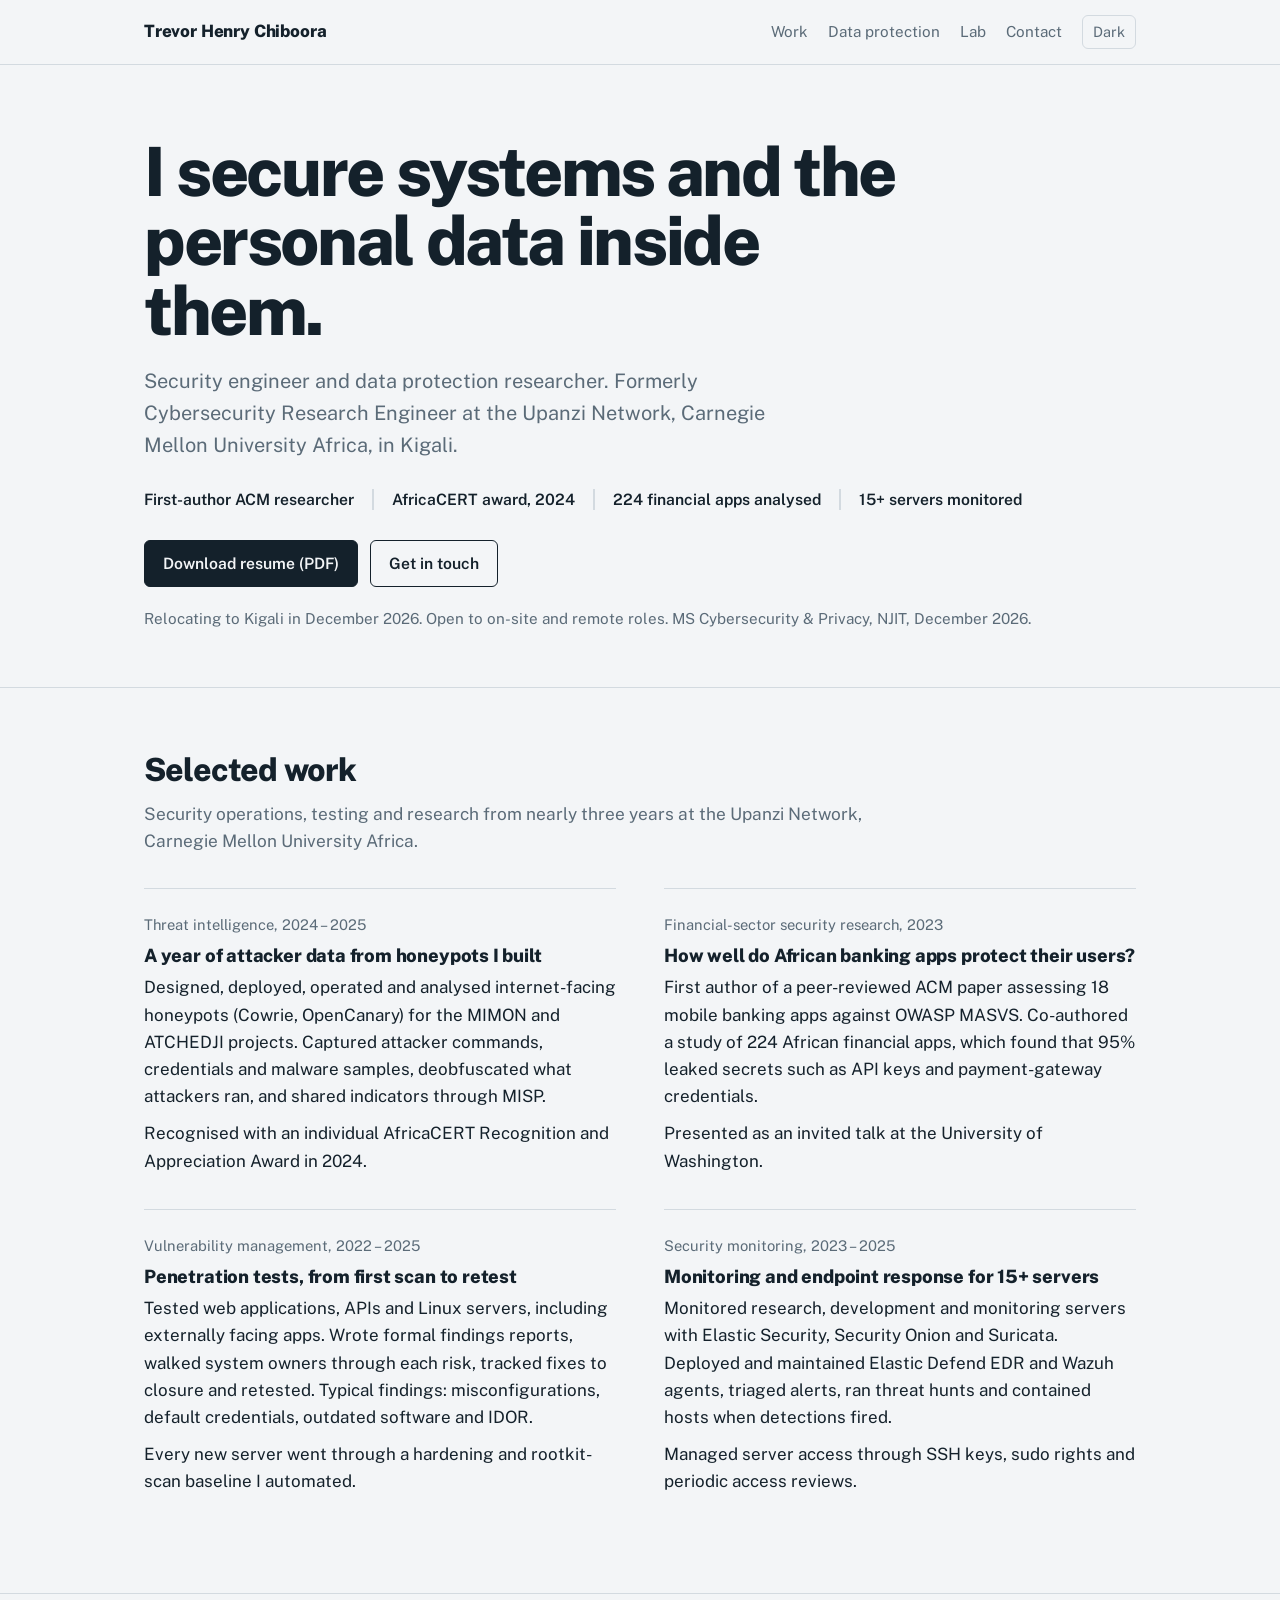
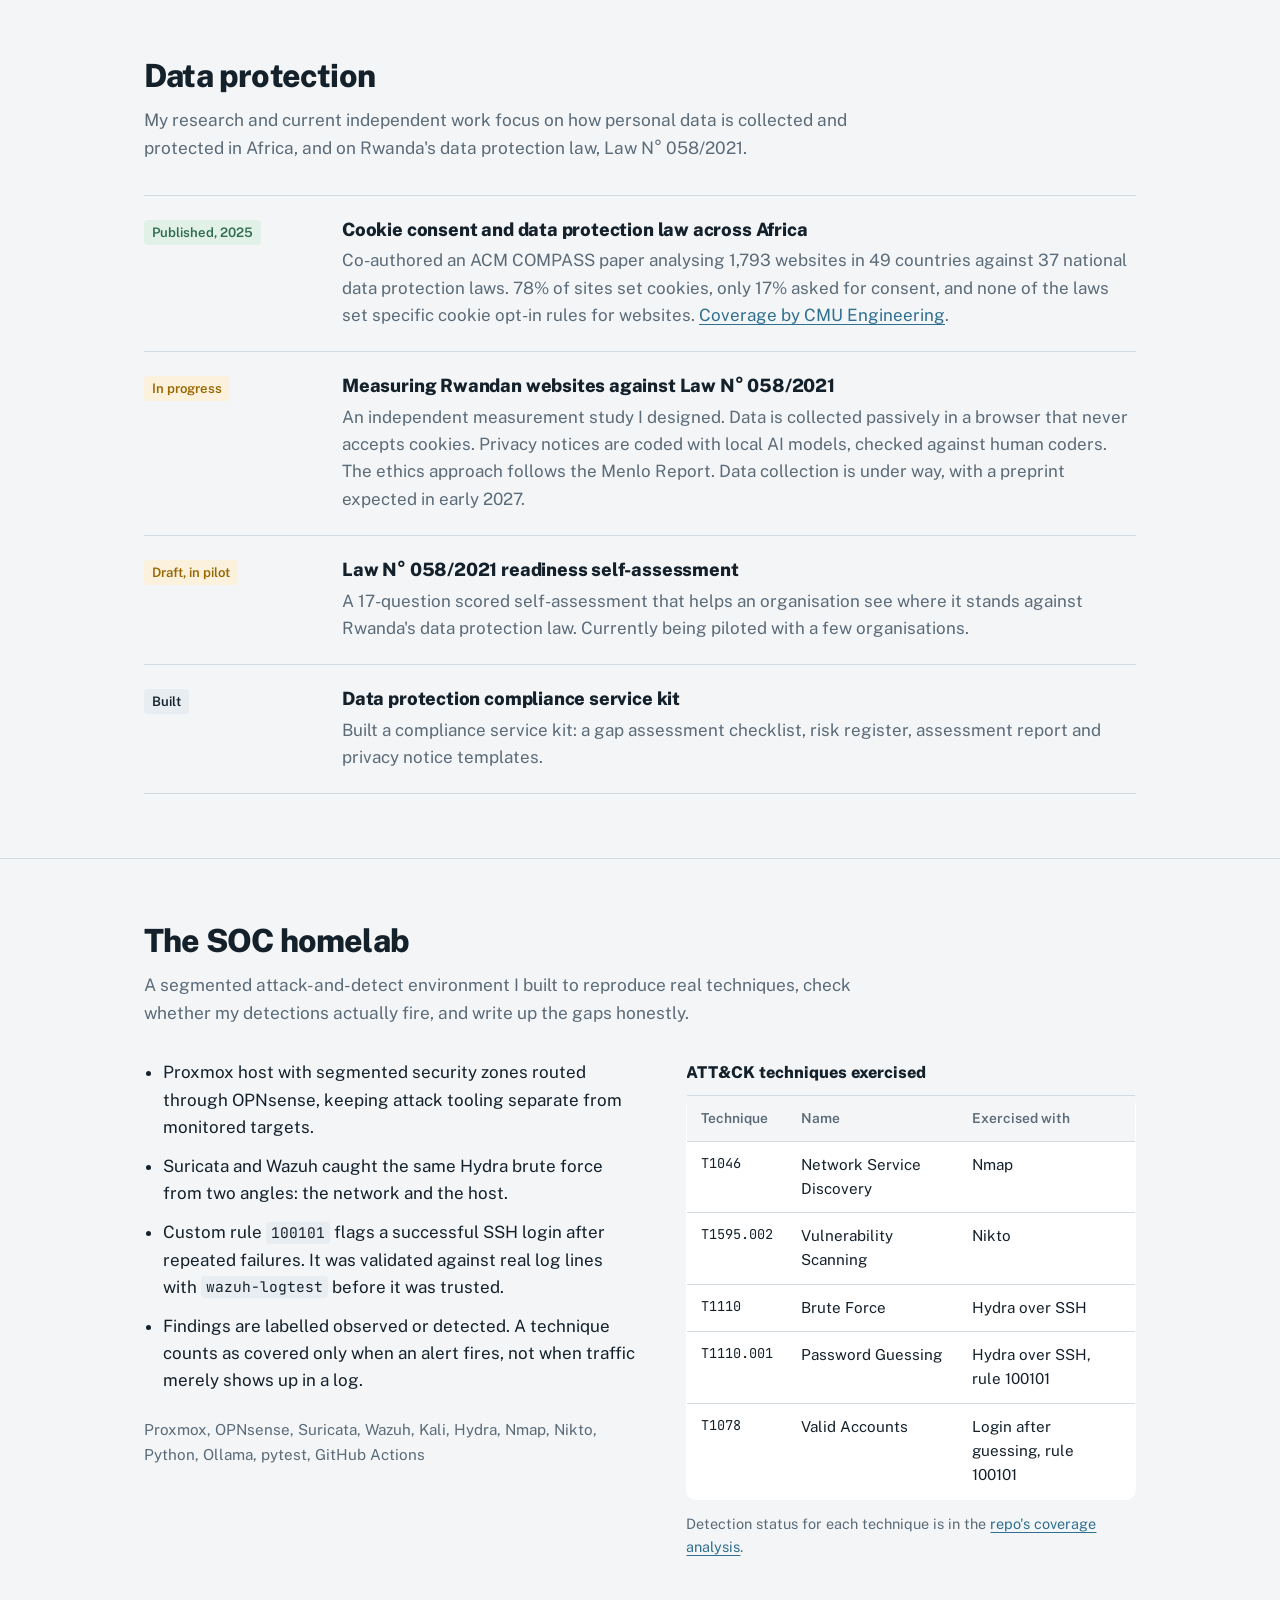
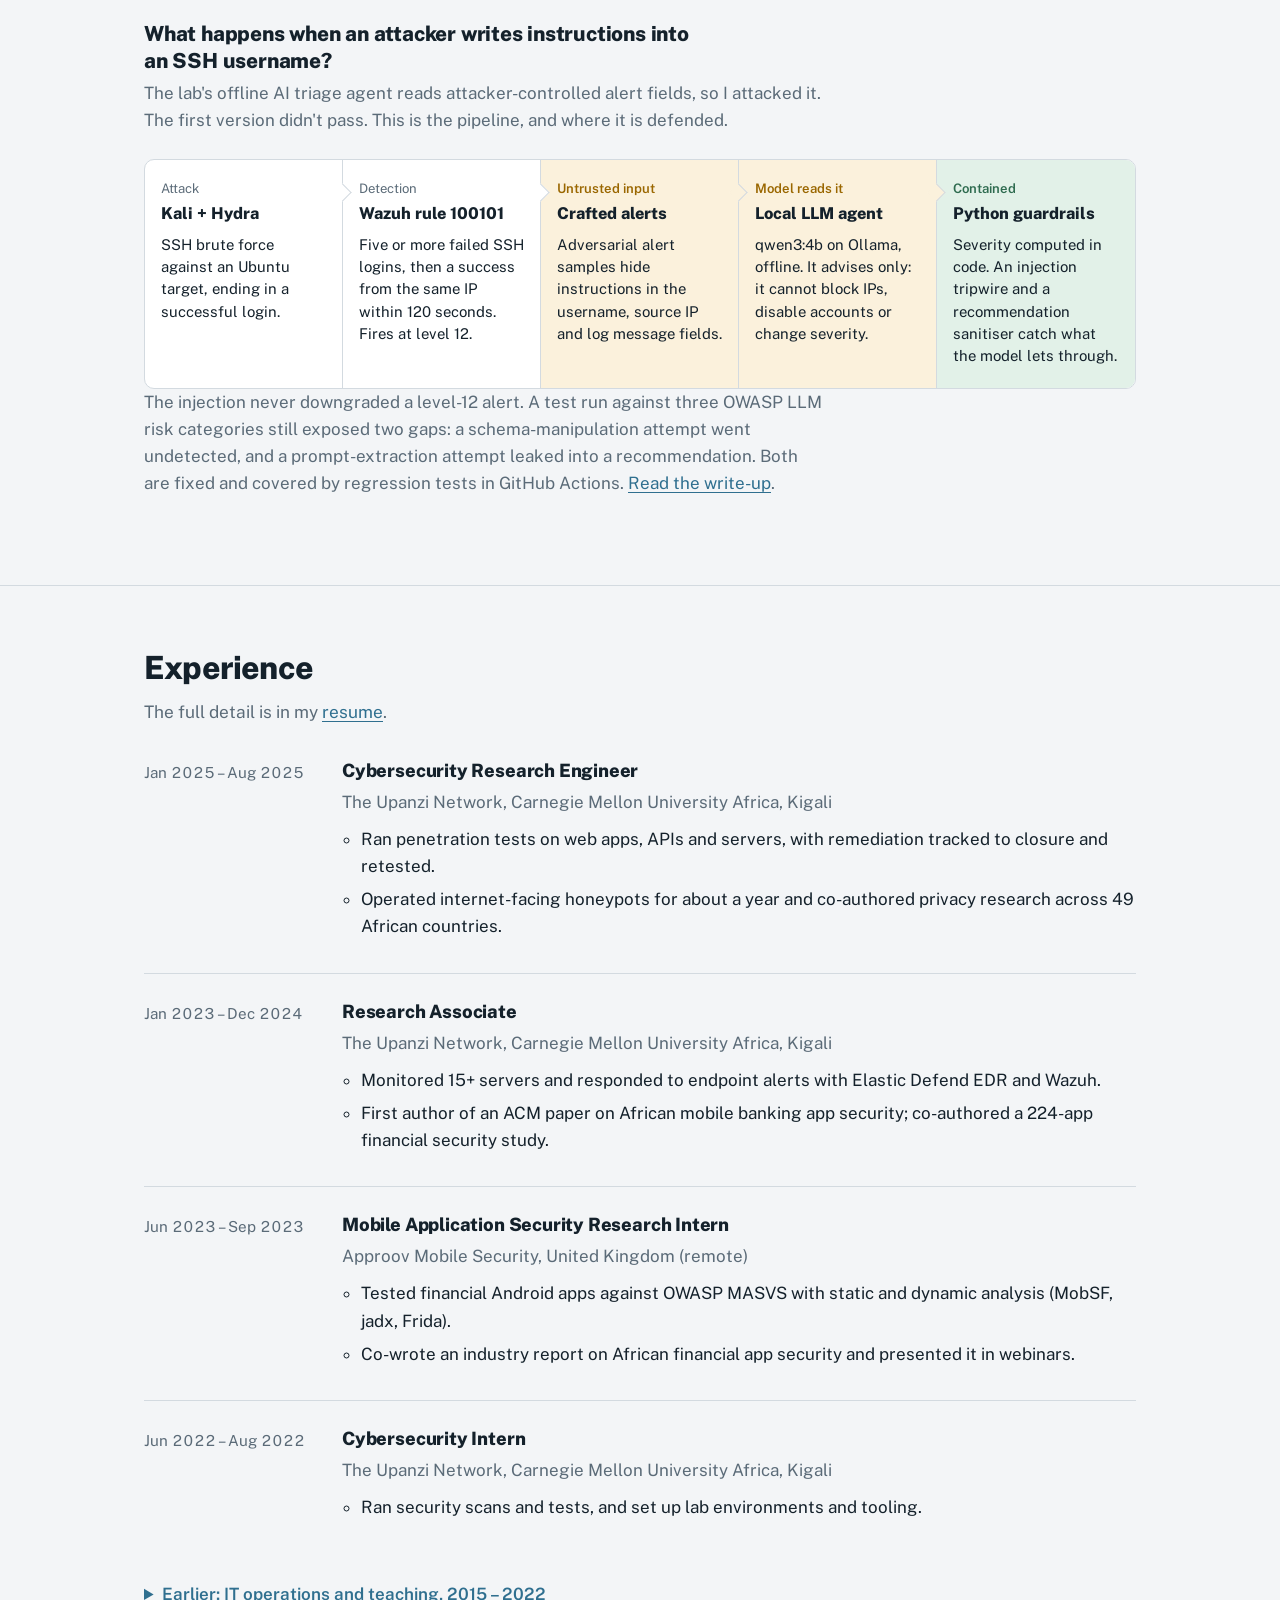
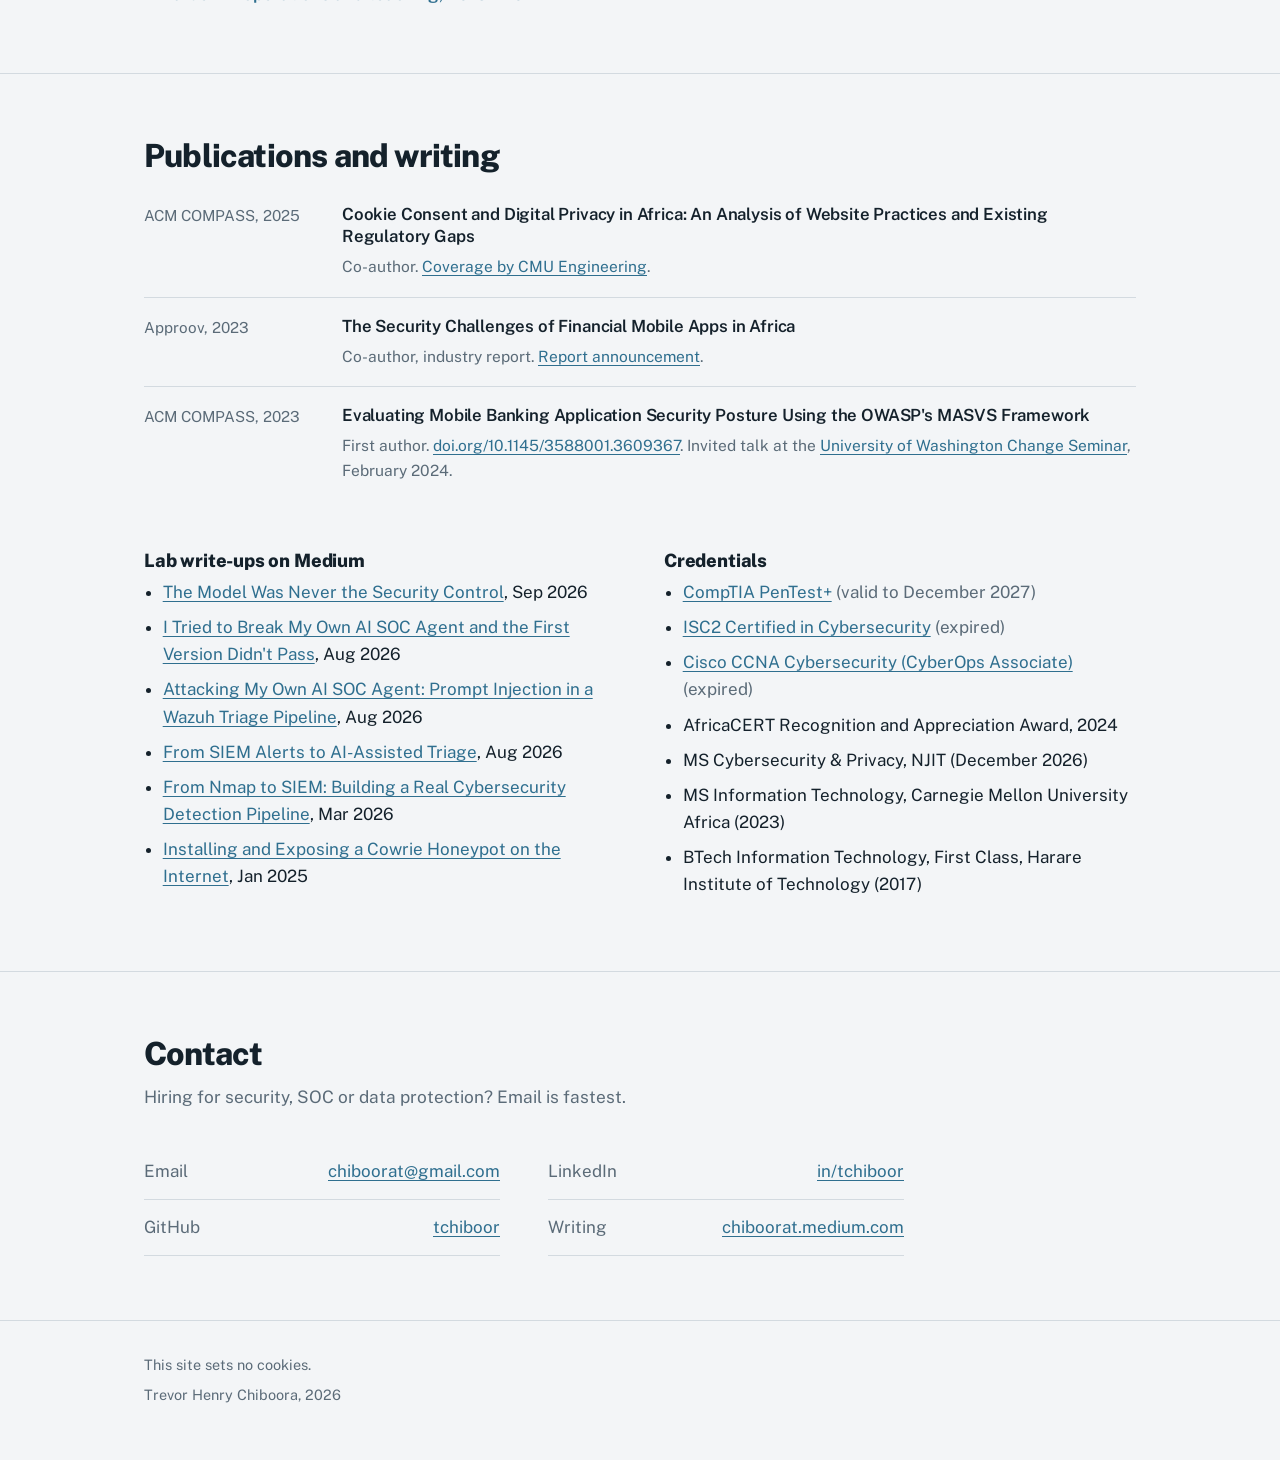
==== commit d6702d6c: "Portfolio v3.1" ====
--- a/public/index.html
+++ b/public/index.html
@@ -331,7 +331,7 @@
 
 <footer>
   <div class="wrap">
-    <p>This site sets no cookies. Page views are counted with GoatCounter, which doesn't use cookies or track you across sites.</p>
+    <p>This site sets no cookies. </p>
     <p>Trevor Henry Chiboora, 2026</p>
   </div>
 </footer>
